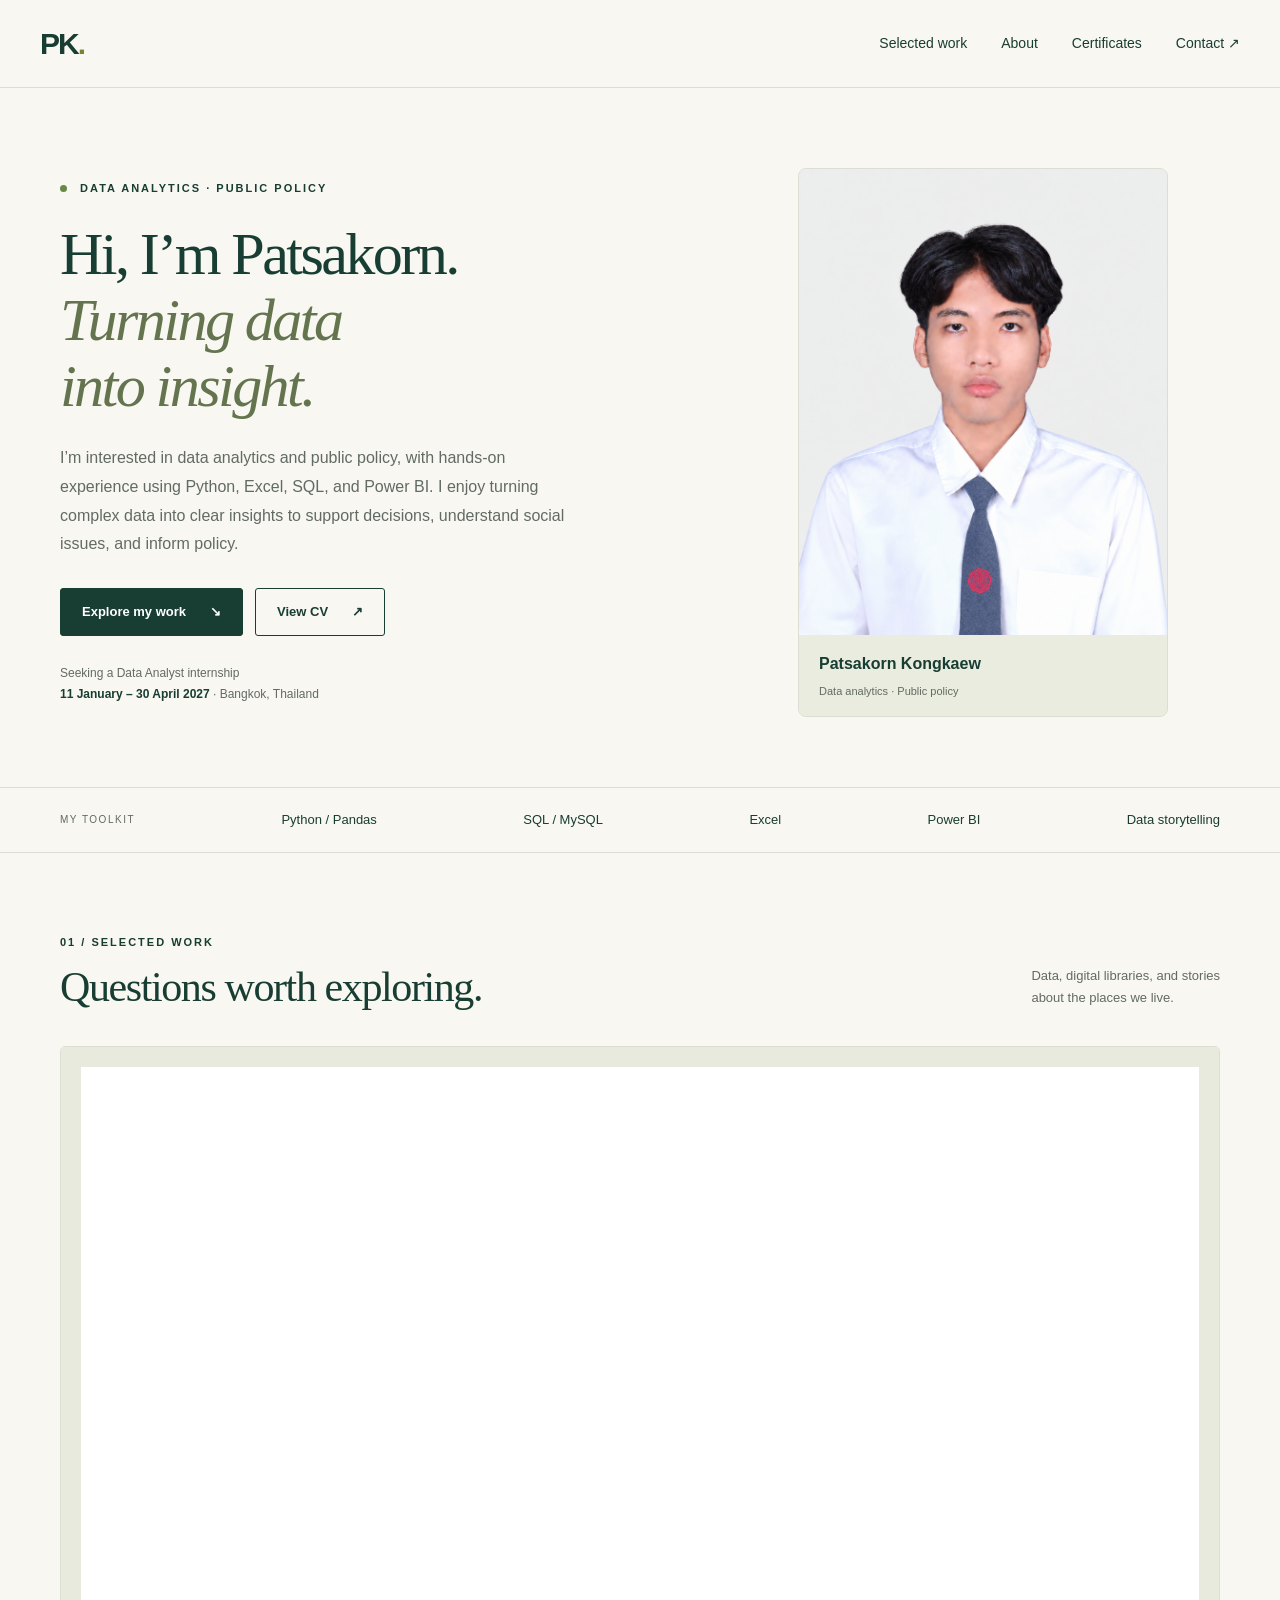
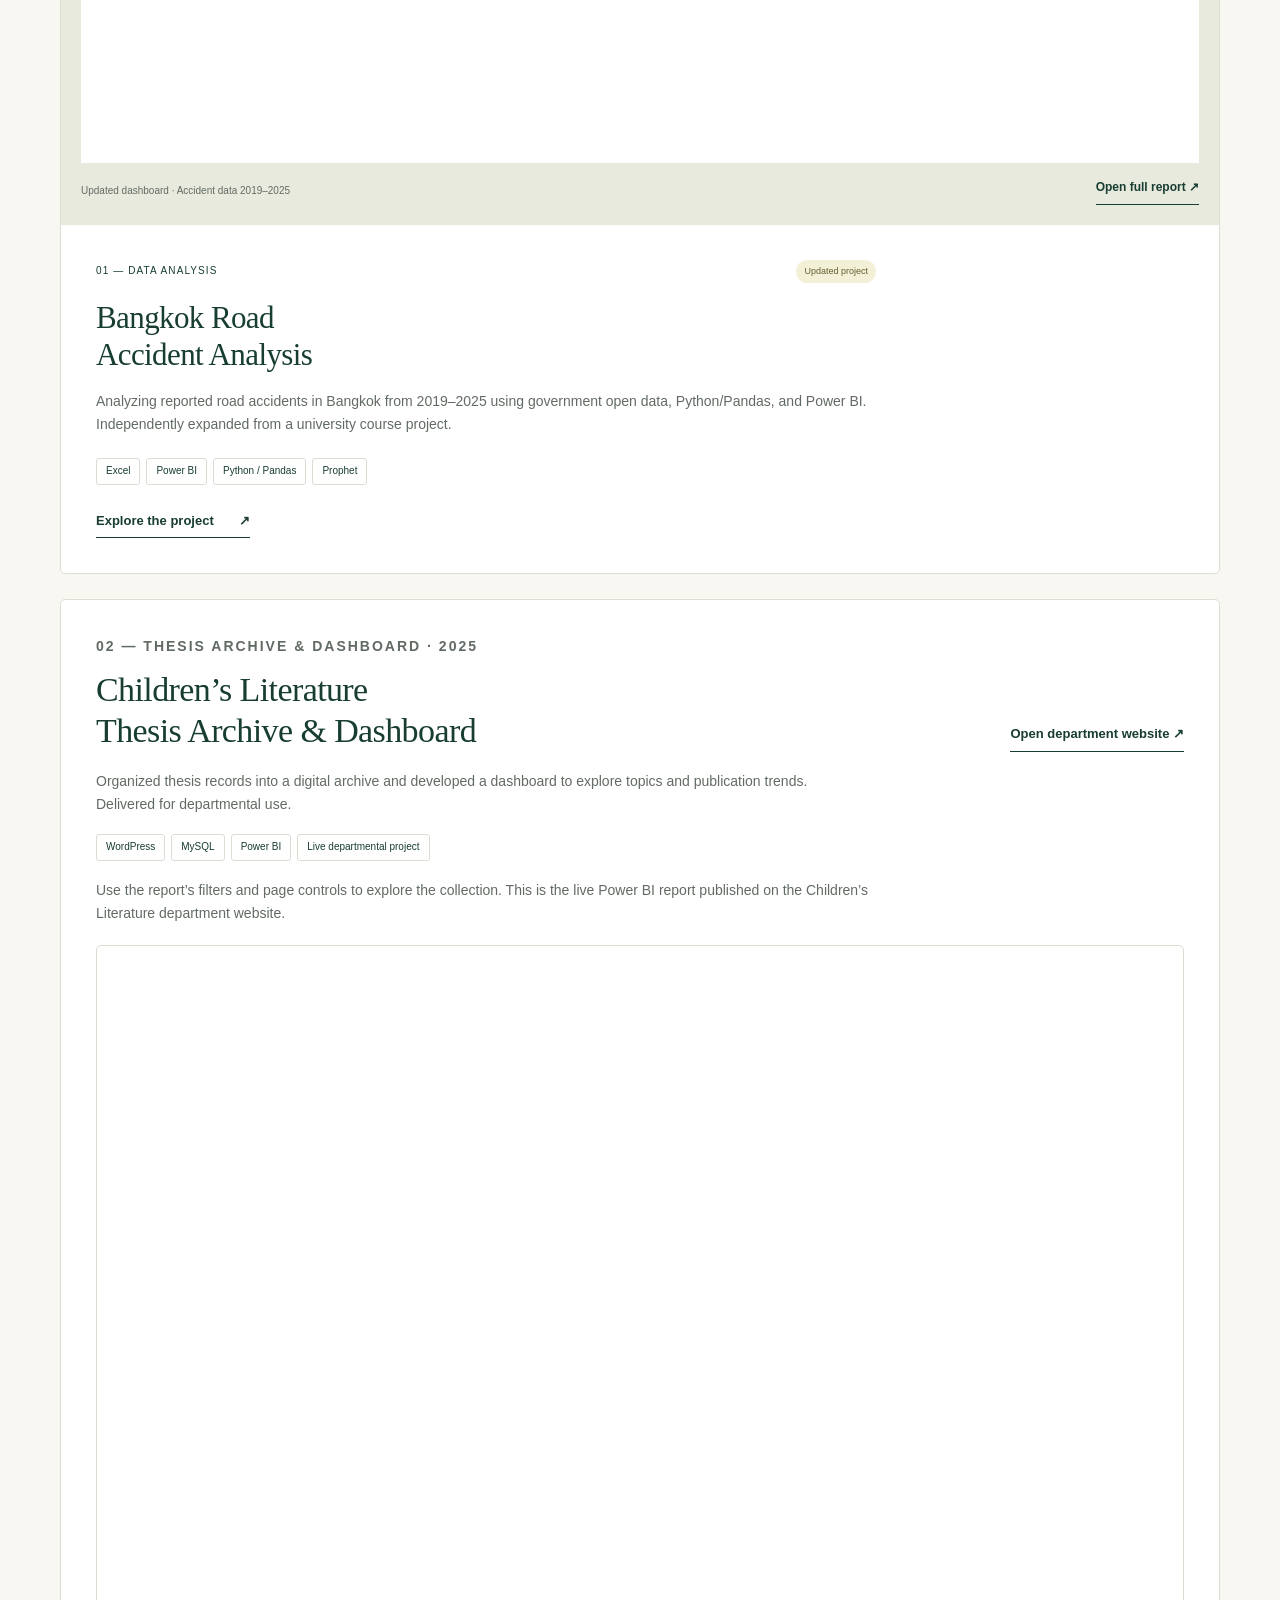
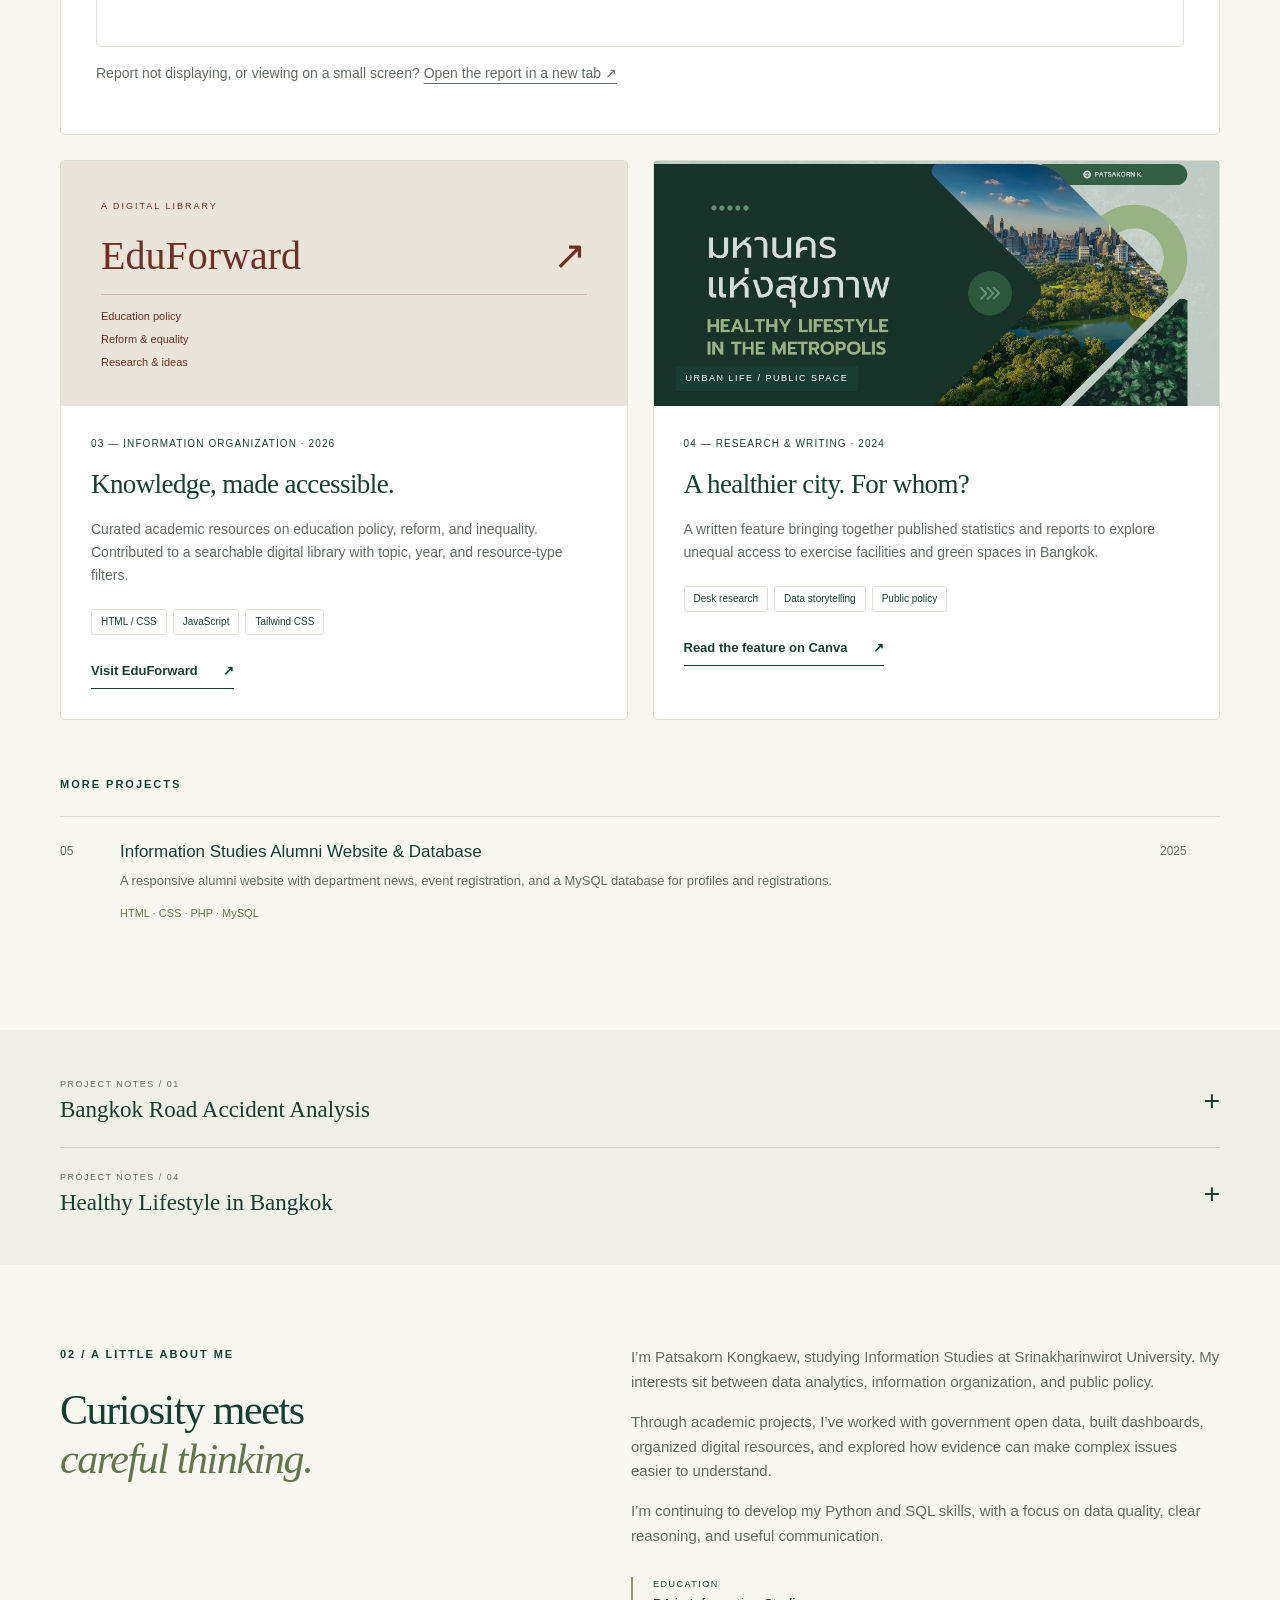
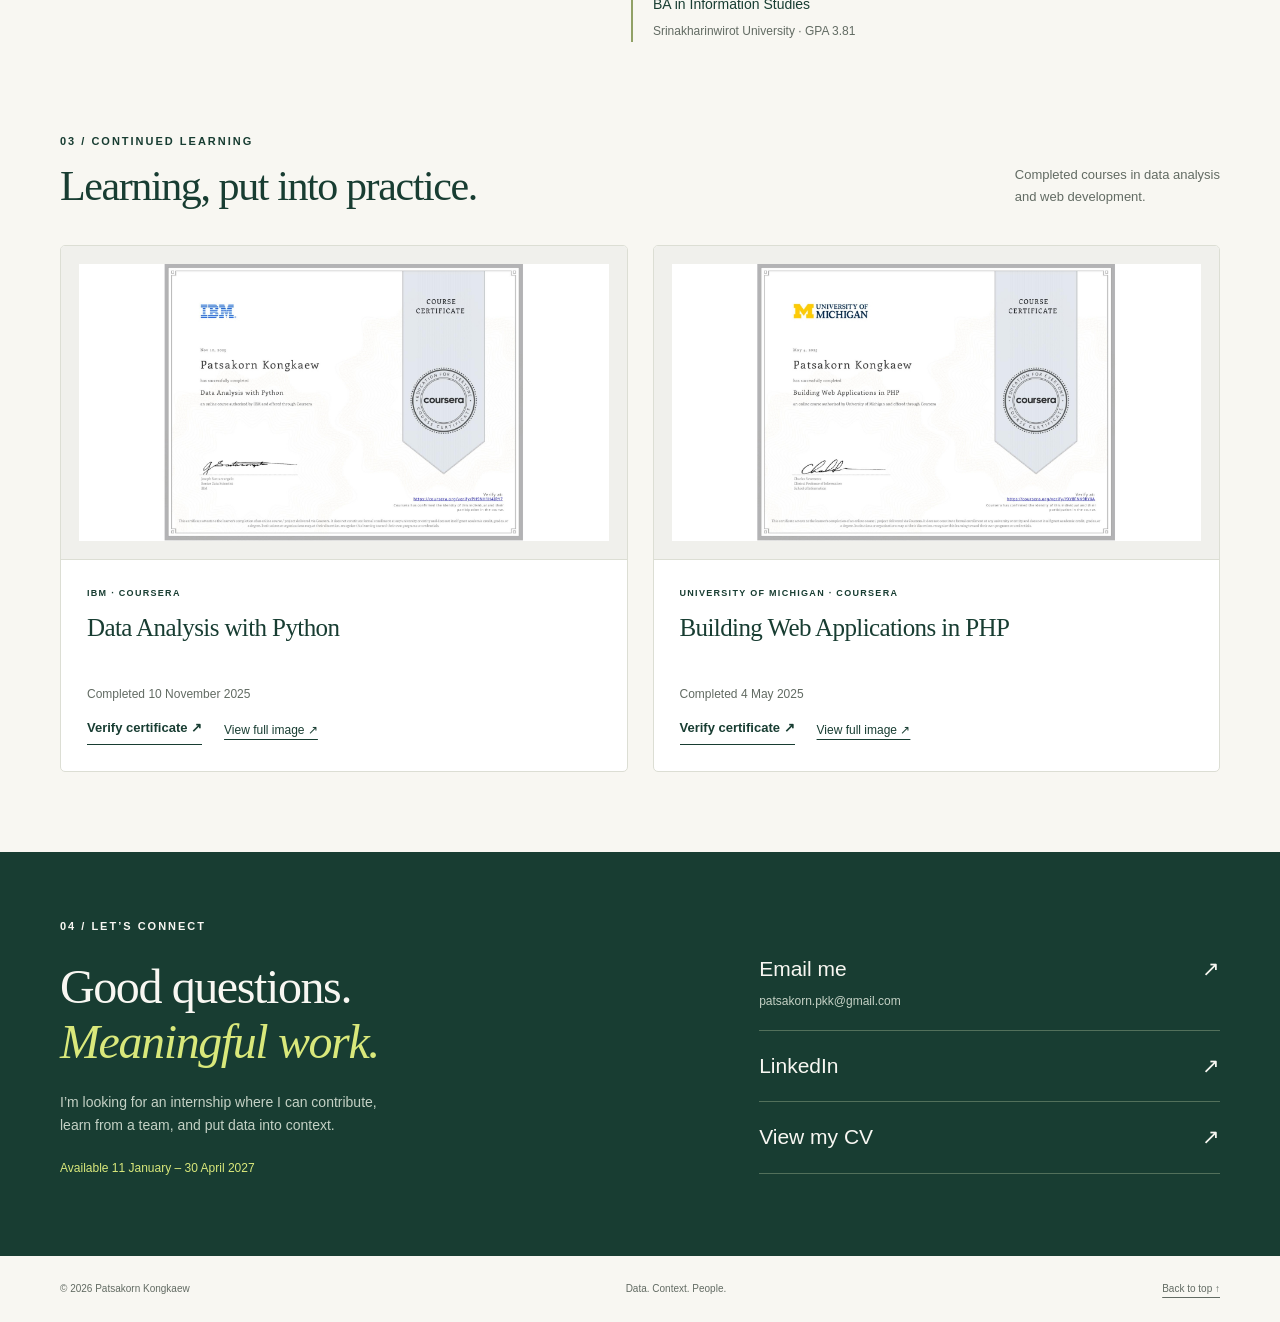
==== index.html @ ab0fe8e2 "Add files via upload" ====
<!doctype html>
<html lang="en">
<head>
  <meta charset="utf-8">
  <meta name="viewport" content="width=device-width, initial-scale=1">
  <meta name="description" content="Patsakorn Kongkaew — data analytics, public policy, and information design. Selected projects and internship portfolio.">
  <meta name="theme-color" content="#163d32">
  <title>Patsakorn Kongkaew | Data & Policy Portfolio</title>
  <link rel="icon" href="assets/favicon.svg" type="image/svg+xml">
  <link rel="stylesheet" href="styles.css">
  <script src="script.js" defer></script>
</head>
<body>
<a class="skip" href="#main">Skip to content</a>
<header class="header"><a class="wordmark" href="#home" aria-label="Patsakorn home">PK<span>.</span></a><nav aria-label="Main navigation"><a href="#work">Selected work</a><a href="#about">About</a><a href="#certificates">Certificates</a><a href="#contact">Contact <span aria-hidden="true">↗</span></a></nav></header>
<main id="main">
  <section id="home" class="hero wrap">
    <div class="hero-copy"><p class="eyebrow"><span class="status-dot"></span> DATA ANALYTICS · PUBLIC POLICY</p>
    <h1>Hi, I’m Patsakorn.<br><em>Turning data<br>into insight.</em></h1>
    <p class="intro">I’m interested in data analytics and public policy, with hands-on experience using Python, Excel, SQL, and Power BI. I enjoy turning complex data into clear insights to support decisions, understand social issues, and inform policy.</p>
    <div class="actions"><a class="button primary" href="#work">Explore my work <span aria-hidden="true">↘</span></a><a class="button secondary" href="assets/patsakorn-cv.pdf" target="_blank" rel="noopener">View CV <span aria-hidden="true">↗</span></a></div>
    <p class="availability">Seeking a Data Analyst internship<br><strong>11 January – 30 April 2027</strong> <span>· Bangkok, Thailand</span></p></div>
<figure class="hero-portrait"><img src="assets/patsakorn-portrait.png?v=2" alt="Portrait of Patsakorn Kongkaew" width="1545" height="1955" fetchpriority="high"><figcaption><strong>Patsakorn Kongkaew</strong><span>Data analytics · Public policy</span></figcaption></figure>
  </section>
  <div class="skills-strip"><div class="wrap"><span>MY TOOLKIT</span><span>Python / Pandas</span><span>SQL / MySQL</span><span>Excel</span><span>Power BI</span><span>Data storytelling</span></div></div>
  <section id="work" class="work wrap section">
    <div class="section-heading"><div><p class="eyebrow">01 / SELECTED WORK</p><h2>Questions worth exploring.</h2></div><p>Data, digital libraries, and stories<br>about the places we live.</p></div>
    <article id="accident-dashboard" class="featured project accident-feature">
      <div class="project-visual accident-live"><iframe title="accident 2019-2025" src="https://app.powerbi.com/view?r=eyJrIjoiYjRhNjEyZDYtMDhlZS00NzNiLWE5MTMtZjIyMmQ3YTM2ZWQxIiwidCI6ImY5MGM0NjQ3LTg4NmYtNGI0Yy1iMmViLTU1NWRmOWVjNGU4MSIsImMiOjEwfQ%3D%3D" loading="eager" allowfullscreen></iframe><div class="accident-report-footer"><span class="image-caption">Updated dashboard · Accident data 2019–2025</span><a class="text-link" href="https://app.powerbi.com/view?r=eyJrIjoiYjRhNjEyZDYtMDhlZS00NzNiLWE5MTMtZjIyMmQ3YTM2ZWQxIiwidCI6ImY5MGM0NjQ3LTg4NmYtNGI0Yy1iMmViLTU1NWRmOWVjNGU4MSIsImMiOjEwfQ%3D%3D" target="_blank" rel="noopener">Open full report ↗</a></div></div>
      <div class="project-copy"><div class="project-meta"><span>01 — DATA ANALYSIS</span><span class="pill">Updated project</span></div><h3>Bangkok Road<br>Accident Analysis</h3><p>Analyzing reported road accidents in Bangkok from 2019–2025 using government open data, Python/Pandas, and Power BI. Independently expanded from a university course project.</p><div class="tags"><span>Excel</span><span>Power BI</span><span>Python / Pandas</span><span>Prophet</span></div><a class="text-link" href="#accident-case">Explore the project <span aria-hidden="true">↗</span></a></div>
    </article>
  <section id="thesis-dashboard" class="project thesis-feature" aria-labelledby="thesis-title">
    <div class="section-heading"><div><p class="eyebrow">02 — THESIS ARCHIVE & DASHBOARD · 2025</p><h3 id="thesis-title">Children’s Literature<br>Thesis Archive & Dashboard</h3></div><a class="text-link" href="https://www.childrenlitswu.com/dashboard/" target="_blank" rel="noopener">Open department website ↗</a></div>
    <p class="thesis-description">Organized thesis records into a digital archive and developed a dashboard to explore topics and publication trends. Delivered for departmental use.</p><div class="tags"><span>WordPress</span><span>MySQL</span><span>Power BI</span><span>Live departmental project</span></div>
    <p class="dashboard-intro">Use the report’s filters and page controls to explore the collection. This is the live Power BI report published on the Children’s Literature department website.</p>
    <div class="dashboard-frame"><iframe title="Children’s Literature thesis collection — interactive Power BI dashboard" src="https://app.powerbi.com/view?r=eyJrIjoiOGU0MTQ4YzYtZWM5Zi00N2QwLWJkZDktYTk1NjA2MTg5Njc1IiwidCI6ImY5MGM0NjQ3LTg4NmYtNGI0Yy1iMmViLTU1NWRmOWVjNGU4MSIsImMiOjEwfQ%3D%3D" loading="eager" allowfullscreen></iframe></div>
    <p class="dashboard-help">Report not displaying, or viewing on a small screen? <a href="https://app.powerbi.com/view?r=eyJrIjoiOGU0MTQ4YzYtZWM5Zi00N2QwLWJkZDktYTk1NjA2MTg5Njc1IiwidCI6ImY5MGM0NjQ3LTg4NmYtNGI0Yy1iMmViLTU1NWRmOWVjNGU4MSIsImMiOjEwfQ%3D%3D" target="_blank" rel="noopener">Open the report in a new tab ↗</a></p>
  </section>
    <div class="project-grid">
      <article class="project small-project"><div class="edu-visual" aria-hidden="true"><span class="mini-label">A DIGITAL LIBRARY</span><strong>EduForward<span>↗</span></strong><div class="book-lines"><span>Education policy</span><span>Reform & equality</span><span>Research & ideas</span></div></div><div class="small-copy"><p class="project-meta">03 — INFORMATION ORGANIZATION · 2026</p><h3>Knowledge, made accessible.</h3><p>Curated academic resources on education policy, reform, and inequality. Contributed to a searchable digital library with topic, year, and resource-type filters.</p><div class="tags"><span>HTML / CSS</span><span>JavaScript</span><span>Tailwind CSS</span></div><a class="text-link" href="https://eduforward.vercel.app/" target="_blank" rel="noopener">Visit EduForward <span aria-hidden="true">↗</span></a></div></article>
      <article class="project small-project"><div class="feature-visual"><img src="assets/urban-feature.jpg" alt="Cover of Healthy Lifestyle in the Metropolis, a Thai feature on urban health and public spaces" loading="lazy"><span>URBAN LIFE / PUBLIC SPACE</span></div><div class="small-copy"><p class="project-meta">04 — RESEARCH & WRITING · 2024</p><h3>A healthier city. For whom?</h3><p>A written feature bringing together published statistics and reports to explore unequal access to exercise facilities and green spaces in Bangkok.</p><div class="tags"><span>Desk research</span><span>Data storytelling</span><span>Public policy</span></div><a class="text-link" href="https://canva.link/8oh652t1zyog7kq" target="_blank" rel="noopener">Read the feature on Canva <span aria-hidden="true">↗</span></a></div></article>
    </div>
    <div class="other-work"><p class="eyebrow">MORE PROJECTS</p><div class="other-row"><span class="row-number">05</span><div><h3>Information Studies Alumni Website & Database</h3><p>A responsive alumni website with department news, event registration, and a MySQL database for profiles and registrations.</p><span class="tools">HTML · CSS · PHP · MySQL</span></div><span class="year">2025</span></div></div>
  </section>


  <section class="case-section" aria-label="Project details"><div class="wrap">
    <details id="accident-case" class="case"><summary><span><small>PROJECT NOTES / 01</small>Bangkok Road Accident Analysis</span><span class="toggle" aria-hidden="true">+</span></summary><div class="case-body"><div><h4>Problem</h4><p>How can reported accident records be organized to explore patterns over time and communicate road safety questions?</p></div><div><h4>Data & scope</h4><p>Open data from Thailand’s Ministry of Transport, focused on Bangkok. Expanded from the original 2022–2025 university course project to cover 2019–2025. This is not a complete census of accidents on every Bangkok road.</p><a href="https://datagov.mot.go.th/dataset/roadaccident" target="_blank" rel="noopener">Visit the data source ↗</a></div><div><h4>Cleaning & analysis</h4><p>The original project used Excel and Power BI. The updated version uses Python/Pandas for data cleaning and standardization across years, alongside an updated Power BI dashboard. The original course project also included exploratory time-series forecasting with Prophet.</p></div><div><h4>Insight & interpretation</h4><p>The project highlights the importance of separating recorded accident counts from risk: counts alone do not account for traffic exposure. Comparisons across years also depend on coverage and completeness.</p></div><div><h4>Interpretation guidelines</h4><p>Compare reporting periods and category definitions before interpreting trends. Use the dashboard to explore recorded patterns; assessing relative road risk requires additional traffic exposure data.</p></div><div><h4>My contribution</h4><p>I carried out the original course project and independently developed this updated version, expanding the time coverage and improving data preparation and visualization.</p></div></div></details>
    <details id="urban-case" class="case"><summary><span><small>PROJECT NOTES / 04</small>Healthy Lifestyle in Bangkok</span><span class="toggle" aria-hidden="true">+</span></summary><div class="case-body"><div><h4>Question</h4><p>What does access to exercise facilities and green spaces mean for everyday life in Bangkok?</p></div><div><h4>Research approach</h4><p>Synthesized published statistics, articles, and reports into an illustrated academic feature. This work uses secondary sources rather than an original field survey.</p></div><div><h4>Story & policy context</h4><p>Connected differences in public-space access with urban wellbeing and discussed initiatives such as the 15-minute park concept and the reuse of vacant land.</p></div><div><h4>What I learned</h4><p>How a place is classified matters: a green area is not necessarily a publicly accessible park. Clear definitions, source attribution, and careful visual communication are essential when telling a story with data.</p></div></div></details>
  </div></section>
  <section id="about" class="about wrap section"><div><p class="eyebrow">02 / A LITTLE ABOUT ME</p><h2>Curiosity meets<br><em>careful thinking.</em></h2></div><div class="about-copy"><p>I’m Patsakorn Kongkaew, studying Information Studies at Srinakharinwirot University. My interests sit between data analytics, information organization, and public policy.</p><p>Through academic projects, I’ve worked with government open data, built dashboards, organized digital resources, and explored how evidence can make complex issues easier to understand.</p><p>I’m continuing to develop my Python and SQL skills, with a focus on data quality, clear reasoning, and useful communication.</p><div class="education"><span>EDUCATION</span><strong>BA in Information Studies</strong><p>Srinakharinwirot University · GPA 3.81</p></div></div></section>
  <section id="certificates" class="wrap section certificates" aria-labelledby="certificates-title">
    <div class="section-heading"><div><p class="eyebrow">03 / CONTINUED LEARNING</p><h2 id="certificates-title">Learning, put into practice.</h2></div><p>Completed courses in data analysis<br>and web development.</p></div>
    <div class="certificate-grid">
      <article class="certificate-card">
        <a class="certificate-image" href="assets/certificate-python.jpeg" target="_blank" rel="noopener" aria-label="View full certificate: Data Analysis with Python"><img src="assets/certificate-python.jpeg" alt="IBM Data Analysis with Python course certificate awarded to Patsakorn Kongkaew on November 10, 2025" loading="lazy" width="1772" height="928"></a>
        <div class="certificate-copy"><p class="eyebrow">IBM · COURSERA</p><h3>Data Analysis with Python</h3><p>Completed <time datetime="2025-11-10">10 November 2025</time></p><div class="certificate-links"><a class="text-link" href="https://www.coursera.org/account/accomplishments/verify/PH9NH1H4IRY7" target="_blank" rel="noopener">Verify certificate ↗</a><a href="assets/certificate-python.jpeg" target="_blank" rel="noopener">View full image ↗</a></div></div>
      </article>
      <article class="certificate-card">
        <a class="certificate-image" href="assets/certificate-php.jpeg" target="_blank" rel="noopener" aria-label="View full certificate: Building Web Applications in PHP"><img src="assets/certificate-php.jpeg" alt="University of Michigan Building Web Applications in PHP course certificate awarded to Patsakorn Kongkaew on May 4, 2025" loading="lazy" width="1772" height="928"></a>
        <div class="certificate-copy"><p class="eyebrow">UNIVERSITY OF MICHIGAN · COURSERA</p><h3>Building Web Applications in PHP</h3><p>Completed <time datetime="2025-05-04">4 May 2025</time></p><div class="certificate-links"><a class="text-link" href="https://www.coursera.org/account/accomplishments/verify/YXY8FNK9RYXA" target="_blank" rel="noopener">Verify certificate ↗</a><a href="assets/certificate-php.jpeg" target="_blank" rel="noopener">View full image ↗</a></div></div>
      </article>
    </div>
  </section>
  <section id="contact" class="contact"><div class="wrap contact-inner"><div><p class="eyebrow">04 / LET’S CONNECT</p><h2>Good questions.<br><em>Meaningful work.</em></h2><p>I’m looking for an internship where I can contribute,<br>learn from a team, and put data into context.</p><p class="contact-date">Available 11 January – 30 April 2027</p></div><div class="contact-links"><a href="mailto:patsakorn.pkk@gmail.com">Email me <span aria-hidden="true">↗</span><small>patsakorn.pkk@gmail.com</small></a><a href="https://www.linkedin.com/in/patsakornpk/" target="_blank" rel="noopener">LinkedIn <span aria-hidden="true">↗</span></a><a href="assets/patsakorn-cv.pdf" target="_blank" rel="noopener">View my CV <span aria-hidden="true">↗</span></a></div></div></section>
</main>
<footer class="wrap footer"><span>© <span id="year">2026</span> Patsakorn Kongkaew</span><span>Data. Context. People.</span><a href="#home">Back to top ↑</a></footer>
</body>
</html>
---- styles.css ----
@charset "UTF-8";
:root{--paper:#f8f7f2;--ink:#183d32;--muted:#626b63;--line:#dcded4;--accent:#d9e87b;--white:#fff;--serif:Georgia,'Times New Roman',serif}
*{box-sizing:border-box}html{scroll-behavior:smooth;scroll-padding-top:90px}body{margin:0;background:var(--paper);color:var(--ink);font-family:Arial,Helvetica,sans-serif;font-size:16px;line-height:1.65}a{color:inherit;text-underline-offset:5px}a:focus-visible,summary:focus-visible{outline:3px solid #987021;outline-offset:5px}img{display:block;max-width:100%}.wrap{width:min(1160px,calc(100% - 80px));margin-inline:auto}.header{height:88px;max-width:1320px;margin:auto;padding:0 40px;display:flex;align-items:center;justify-content:space-between;border-bottom:1px solid var(--line)}.wordmark{font-size:30px;letter-spacing:-2px;font-weight:bold;text-decoration:none}.wordmark span{color:#748533}nav{display:flex;gap:34px}nav a{font-size:14px;text-decoration:none}nav a:hover,.text-link:hover{color:#687b24}.skip{position:fixed;left:15px;top:-80px;z-index:10;background:white;padding:12px}.skip:focus{top:10px}.hero{display:grid;grid-template-columns:1.3fr 1fr;gap:70px;align-items:center;padding-block:80px 70px}.eyebrow{font-size:11px;letter-spacing:2px;font-weight:bold;margin:0 0 23px}.status-dot{display:inline-block;width:7px;height:7px;border-radius:50%;background:#678846;margin-right:8px}h1,h2,h3,h4,p{margin-top:0}h1{font-family:var(--serif);font-size:clamp(44px,4.7vw,65px);line-height:1.1;font-weight:normal;letter-spacing:-2.6px;margin-bottom:25px}h1 em,h2 em{font-weight:normal;color:#63744e}.intro{max-width:520px;color:var(--muted);font-size:16px;line-height:1.8}.actions{display:flex;gap:12px;margin-top:29px}.button{display:inline-flex;gap:24px;align-items:center;padding:12px 21px;border:1px solid var(--ink);text-decoration:none;font-size:13px;font-weight:bold;border-radius:3px}.primary{background:var(--ink);color:white}.button:hover{background:#dce5cd;color:var(--ink)}.availability{font-size:12px;color:var(--muted);margin:27px 0 0;line-height:1.8}.availability strong{color:var(--ink)}.hero-art{background:#e9ecdf;min-height:445px;padding:25px;position:relative;border-radius:3px;overflow:hidden}.art-top{display:flex;justify-content:space-between;font-size:9px;letter-spacing:1.3px}.art-grid{position:relative;height:310px;background-image:linear-gradient(#cbd2bf66 1px,transparent 1px),linear-gradient(90deg,#cbd2bf66 1px,transparent 1px);background-size:31px 31px;margin:15px -25px 0;overflow:hidden}.orbit{border:1px solid #748767;position:absolute;border-radius:50%;width:210px;height:210px;left:50%;top:50%;transform:translate(-50%,-50%)}.orbit.one{margin-left:-48px}.orbit.two{margin-left:48px}.orbit.three{width:160px;height:160px;background:#c5d49880}.art-center{position:absolute;inset:0;display:flex;align-items:center;justify-content:center;flex-direction:column;font:38px/1.1 var(--serif);letter-spacing:-1px}.art-point{position:absolute;width:12px;height:12px;border-radius:50%;background:var(--ink)}.p1{left:25%;top:30%}.p2{right:24%;bottom:28%}.p3{right:20%;top:23%;background:#a2b347}.art-bottom{display:flex;justify-content:space-between;align-items:end;font-size:10px;line-height:1.8;letter-spacing:1px}.art-spark{font-size:42px;line-height:1}.skills-strip{border-block:1px solid var(--line)}.skills-strip .wrap{display:flex;justify-content:space-between;gap:20px;flex-wrap:wrap;padding-block:21px;font-size:13px}.skills-strip span:first-child{font-size:10px;letter-spacing:1.5px;color:var(--muted);align-self:center}.section{padding-block:80px}.section-heading{display:flex;justify-content:space-between;align-items:end;margin-bottom:35px}.section-heading .eyebrow{margin-bottom:12px}h2{font:normal 42px/1.15 var(--serif);letter-spacing:-1.4px;margin-bottom:0}.section-heading>p{font-size:13px;color:var(--muted);margin-bottom:3px}.project{border:1px solid var(--line);background:#fff;border-radius:5px;overflow:hidden}.featured{display:grid;grid-template-columns:1.2fr 1fr}.project-visual{display:flex;flex-direction:column;justify-content:center;background:#e9eade;padding:25px;gap:15px}.project-visual img{width:100%;height:auto;box-shadow:0 8px 30px #183d3210}.image-caption{font-size:10px;color:var(--muted)}.project-copy{padding:35px}.project-meta{font-size:10px;letter-spacing:1.1px;display:flex;justify-content:space-between;gap:10px;align-items:center;margin-bottom:16px}.pill{background:#f2f0d7;color:#655f30;padding:4px 8px;border-radius:20px;font-size:9px;letter-spacing:0;white-space:nowrap}h3{font:normal 31px/1.2 var(--serif);letter-spacing:-.6px;margin-bottom:17px}.project p:not(.project-meta){color:var(--muted);font-size:14px}.tags{display:flex;flex-wrap:wrap;gap:6px;margin:22px 0}.tags span{font-size:10px;border:1px solid var(--line);padding:4px 9px;border-radius:3px}.text-link{font-size:13px;font-weight:bold;text-decoration:none;display:inline-flex;gap:25px;border-bottom:1px solid var(--ink);padding-bottom:6px}.project-grid{display:grid;grid-template-columns:1fr 1fr;gap:25px;margin-top:25px}.small-copy{padding:30px}.small-copy h3{font-size:27px}.edu-visual,.feature-visual{height:245px;overflow:hidden}.edu-visual{background:#e9e5da;padding:30px 40px;color:#712f29}.mini-label{font-size:9px;letter-spacing:2px}.edu-visual strong{font:40px var(--serif);display:flex;justify-content:space-between;border-bottom:1px solid #712f2940;padding:15px 0}.book-lines{display:flex;flex-direction:column;font-size:11px;padding-top:12px;gap:5px}.feature-visual{background:#183d32;position:relative;display:flex;justify-content:center}.feature-visual img{width:100%;height:100%;object-fit:cover;object-position:center 40%;opacity:.83}.feature-visual>span{position:absolute;bottom:15px;left:22px;background:#183d32;color:white;padding:5px 10px;font-size:9px;letter-spacing:1.5px}.other-work{margin-top:55px}.other-row{display:grid;grid-template-columns:45px 1fr 60px;gap:15px;border-top:1px solid var(--line);padding:25px 0}.row-number,.year{font-size:12px;color:var(--muted)}.other-row h3{font-family:Arial,sans-serif;font-size:17px;font-weight:normal;letter-spacing:0;margin-bottom:8px}.other-row p{font-size:13px;color:var(--muted);max-width:760px;margin-bottom:7px}.tools{font-size:11px;color:#697947}.case-section{background:#efefe7;padding-block:25px}.case{border-bottom:1px solid #cdd2c4;scroll-margin-top:25px}.case:last-child{border:0}summary{cursor:pointer;list-style:none;display:flex;justify-content:space-between;align-items:center;padding:24px 0;font:23px var(--serif);gap:20px}summary::-webkit-details-marker{display:none}summary small{display:block;font:9px Arial,sans-serif;letter-spacing:1.5px;color:var(--muted);margin-bottom:8px}.toggle{font:28px Arial,sans-serif;transition:transform .2s}.case[open] .toggle{transform:rotate(45deg)}.case-body{display:grid;grid-template-columns:1fr 1fr;gap:25px 50px;padding:15px 0 30px}.case-body h4{font-size:13px;margin-bottom:6px}.case-body p,.case-body a{font-size:13px;color:var(--muted);margin-bottom:0}.about{display:grid;grid-template-columns:1fr 1.2fr;gap:80px}.about-copy>p{font-size:15px;color:var(--muted)}.education{border-left:2px solid #91a166;padding-left:20px;margin-top:28px}.education span{display:block;font-size:9px;letter-spacing:1.5px}.education strong{font-size:14px;font-weight:normal}.education p{font-size:12px;color:var(--muted);margin:4px 0 0}.contact{background:var(--ink);color:var(--paper);padding-block:65px}.contact-inner{display:grid;grid-template-columns:1.3fr 1fr;gap:100px;align-items:center}.contact h2{font-size:48px}.contact h2 em{color:var(--accent)}.contact p:not(.eyebrow){font-size:14px;color:#c4d1c5;margin-top:22px}.contact .contact-date{font-size:12px!important;color:var(--accent)!important}.contact-links a{display:block;text-decoration:none;border-bottom:1px solid #52705b;padding:18px 0;font-size:21px}.contact-links span{float:right}.contact-links small{display:block;font-size:12px;color:#c4d1c5;margin-top:5px}.contact-links a:hover{color:var(--accent)}.footer{display:flex;justify-content:space-between;gap:15px;flex-wrap:wrap;padding-block:25px;font-size:10px;color:var(--muted)}
@media(min-width:1500px){.hero{padding-block:95px}}@media(max-width:950px){.hero{gap:30px;grid-template-columns:1.25fr 1fr}.hero-art{padding:18px;min-height:400px}.art-grid{height:285px}.art-top{font-size:7px}.orbit{width:165px;height:165px}.orbit.one{margin-left:-30px}.orbit.two{margin-left:30px}.orbit.three{width:130px;height:130px}.art-center{font-size:32px}.featured{grid-template-columns:1fr}.project-visual{padding:30px}.about,.contact-inner{gap:40px}h1{font-size:47px}.project-meta{flex-wrap:wrap}}
@media(max-width:650px){.wrap{width:calc(100% - 36px)}.header{height:72px;padding:0 18px}nav{gap:18px}nav a{font-size:11px}.wordmark{font-size:27px}.hero{display:block;padding-block:45px}.hero h1{font-size:45px;letter-spacing:-1.8px}.intro{font-size:15px}.hero-art{margin-top:38px;min-height:370px}.art-grid{height:250px}.art-top{font-size:9px}.orbit{width:180px;height:180px}.skills-strip .wrap{justify-content:flex-start;gap:12px 22px;font-size:11px}.skills-strip span:first-child{width:100%}.section{padding-block:50px}.section-heading{display:block}.section-heading>p{margin-top:18px}h2{font-size:34px}.project-copy,.small-copy{padding:24px}.project-visual{padding:15px}.project-grid{grid-template-columns:1fr}.project-meta{font-size:9px}.other-row{grid-template-columns:24px 1fr;gap:10px}.other-row .year{grid-column:2}.other-row h3{font-size:16px}.case-body{grid-template-columns:1fr;gap:22px}summary{font-size:20px}.about,.contact-inner{grid-template-columns:1fr;gap:30px}.contact{padding-block:45px}.contact h2{font-size:40px}.contact p br{display:none}.footer{font-size:10px}.footer>span:nth-child(2){display:none}}
@media(prefers-reduced-motion:reduce){html{scroll-behavior:auto}*{transition:none!important}}

.dashboard-intro,.dashboard-help{color:var(--muted);font-size:14px;max-width:820px}.dashboard-frame{border:1px solid var(--line);background:white;border-radius:5px;overflow:hidden;margin-top:25px}.dashboard-frame iframe{display:block;width:100%;height:700px;border:0}.dashboard-help{font-size:12px;margin-top:15px}.thesis-section{padding-top:15px}.thesis-section .section-heading{gap:25px;flex-wrap:wrap}@media(max-width:650px){.dashboard-frame iframe{height:540px}.thesis-section .section-heading>a{margin-top:20px}}

.certificates{padding-top:10px}.certificate-grid{display:grid;grid-template-columns:1fr 1fr;gap:25px}.certificate-card{border:1px solid var(--line);border-radius:5px;background:white;overflow:hidden}.certificate-image{display:block;background:#f0f0ec;padding:18px;border-bottom:1px solid var(--line)}.certificate-image img{width:100%;height:auto;object-fit:contain}.certificate-copy{padding:26px}.certificate-copy .eyebrow{font-size:9px;letter-spacing:1.3px;margin-bottom:12px}.certificate-copy h3{font-size:25px;min-height:60px;margin-bottom:12px}.certificate-copy>p:not(.eyebrow){font-size:12px;color:var(--muted)}.certificate-links{display:flex;align-items:center;flex-wrap:wrap;gap:15px 22px}.certificate-links>a:not(.text-link){font-size:12px}@media(max-width:650px){.certificate-grid{grid-template-columns:1fr}.certificate-copy h3{min-height:0}.header nav{gap:12px}.header nav a{font-size:10px}.certificate-copy{padding:22px}}

.thesis-feature{margin-top:25px;padding:35px}.thesis-feature .section-heading{margin-bottom:18px;gap:25px;flex-wrap:wrap}.thesis-feature h3{font-size:34px;margin-bottom:0}.thesis-description{max-width:770px;color:var(--muted);font-size:14px}.thesis-feature .tags{margin:18px 0}.thesis-feature .dashboard-frame{margin-top:20px}@media(max-width:650px){.thesis-feature{padding:22px}.thesis-feature h3{font-size:28px}.thesis-feature .section-heading>a{margin-top:20px}}

.accident-feature{grid-template-columns:1fr}.accident-live{padding:20px;min-width:0}.accident-live iframe{display:block;width:100%;height:auto;aspect-ratio:600/373.5;border:0;background:white}.accident-report-footer{display:flex;justify-content:space-between;align-items:center;gap:12px;flex-wrap:wrap}.accident-report-footer .text-link{font-size:12px}.accident-feature .project-copy{max-width:850px}@media(max-width:650px){.accident-live{padding:10px}.accident-live iframe{min-height:280px}}

.hero-portrait{margin:0;max-width:370px;width:100%;justify-self:center;align-self:center;border:1px solid var(--line);border-radius:8px;overflow:hidden;background:#eeefec}.hero-portrait img{display:block;width:100%;height:auto}.hero-portrait figcaption{padding:16px 20px;background:#e9ecdf}.hero-portrait strong{display:block;font-size:16px}.hero-portrait figcaption span{display:block;margin-top:5px;font-size:11px;color:var(--muted)}@media(max-width:650px){.hero-portrait{max-width:290px;margin:30px auto 0}}
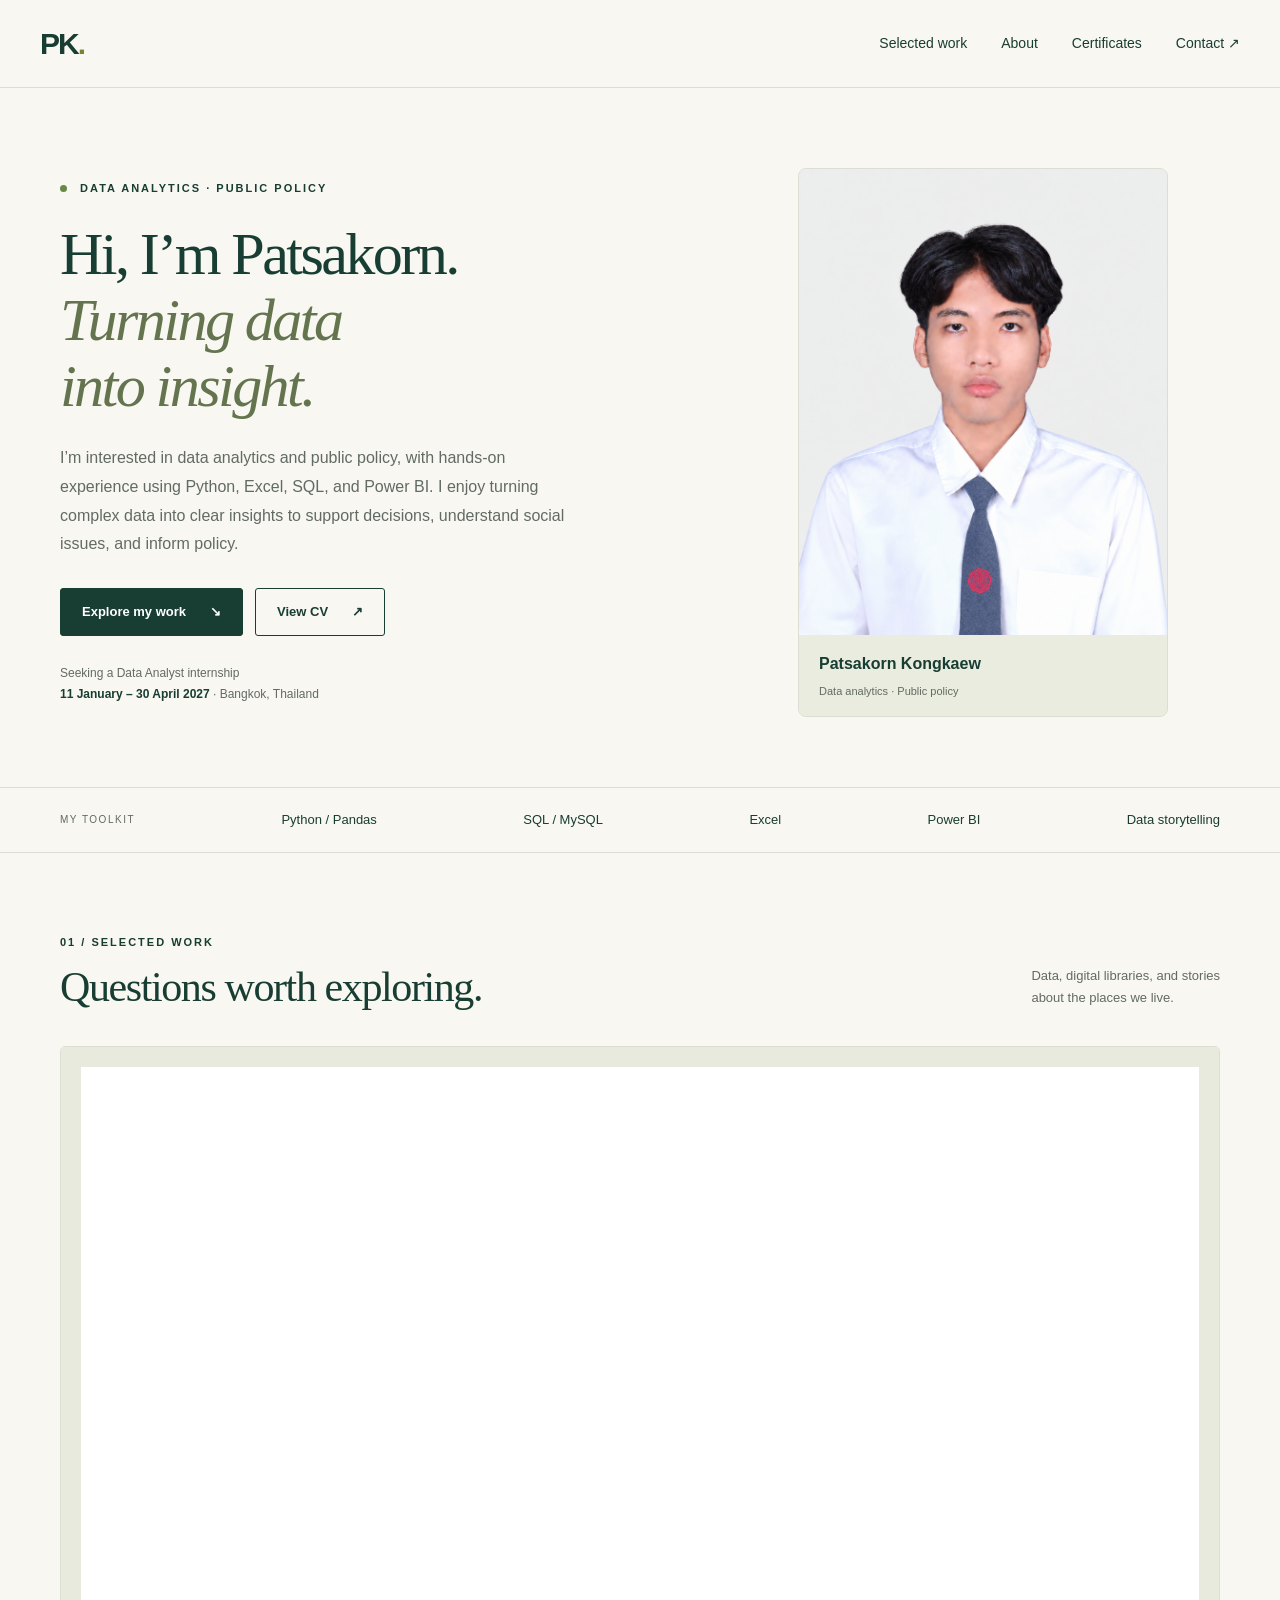
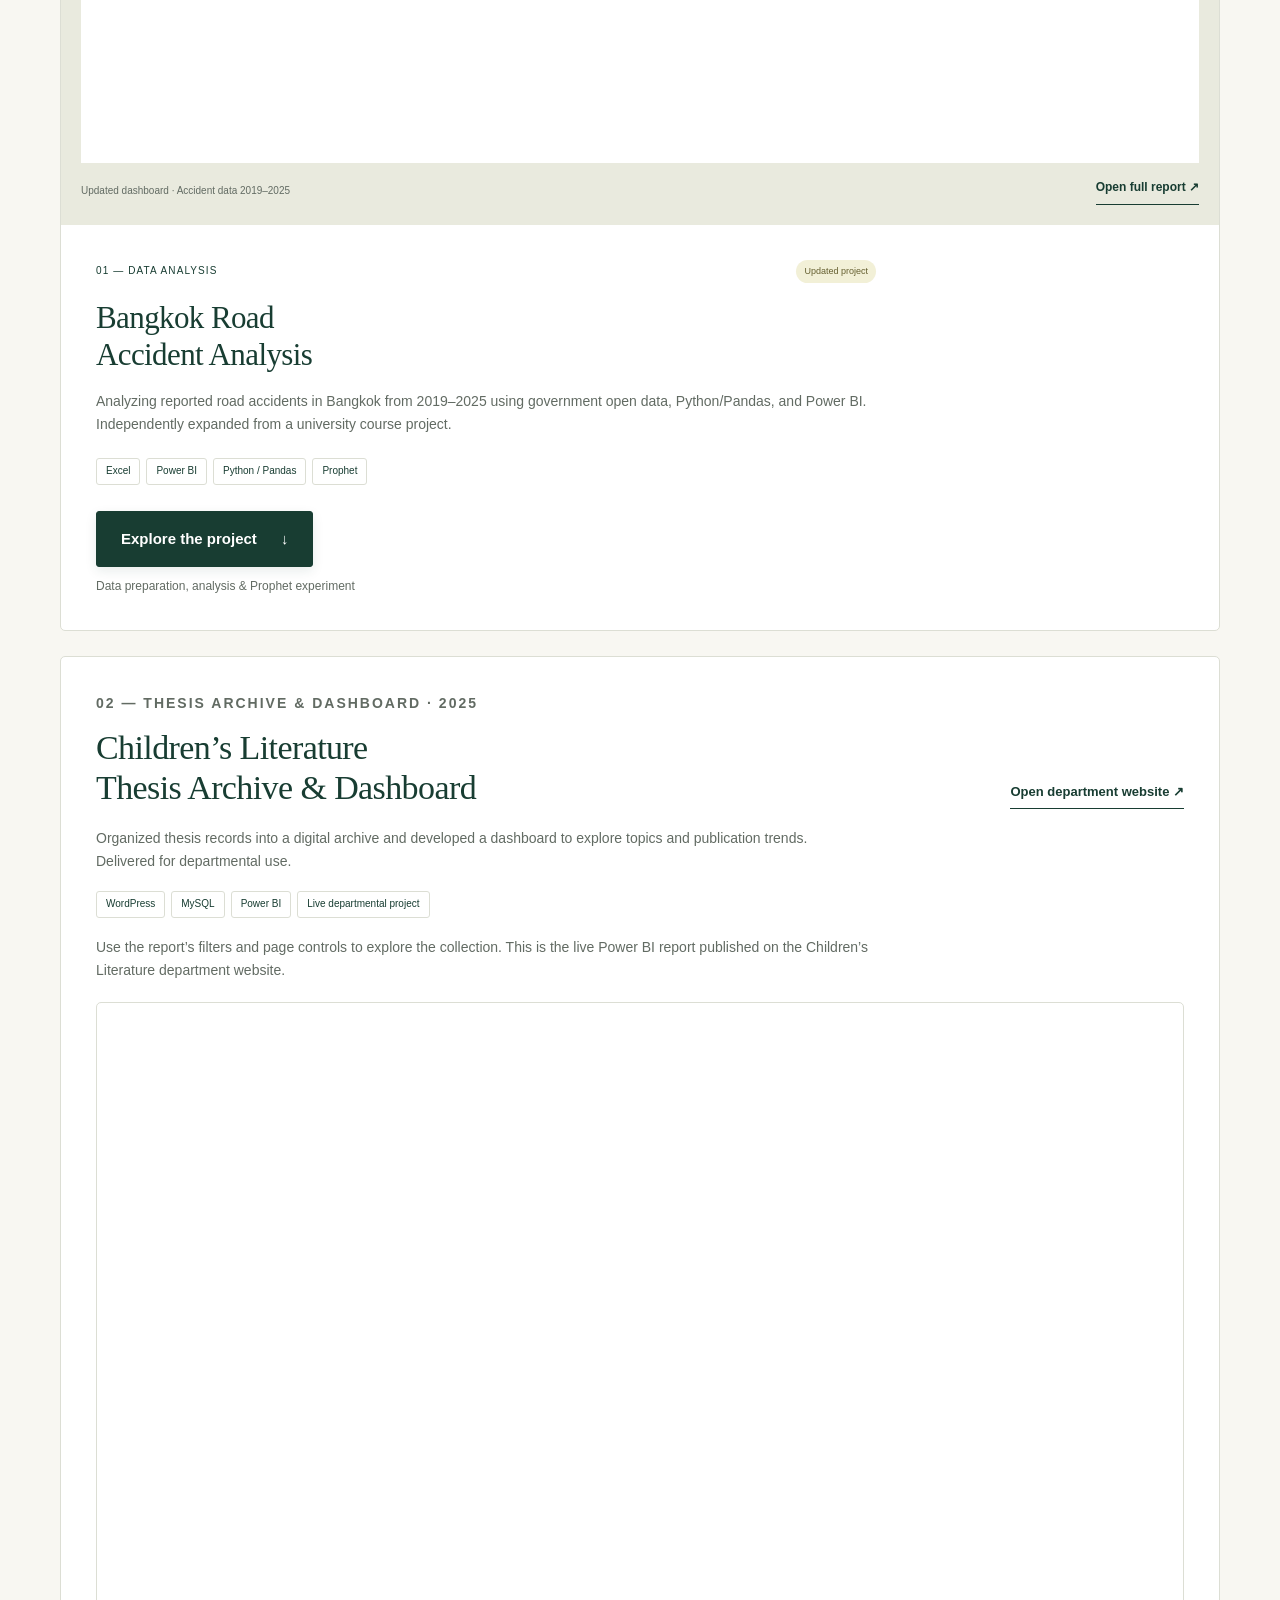
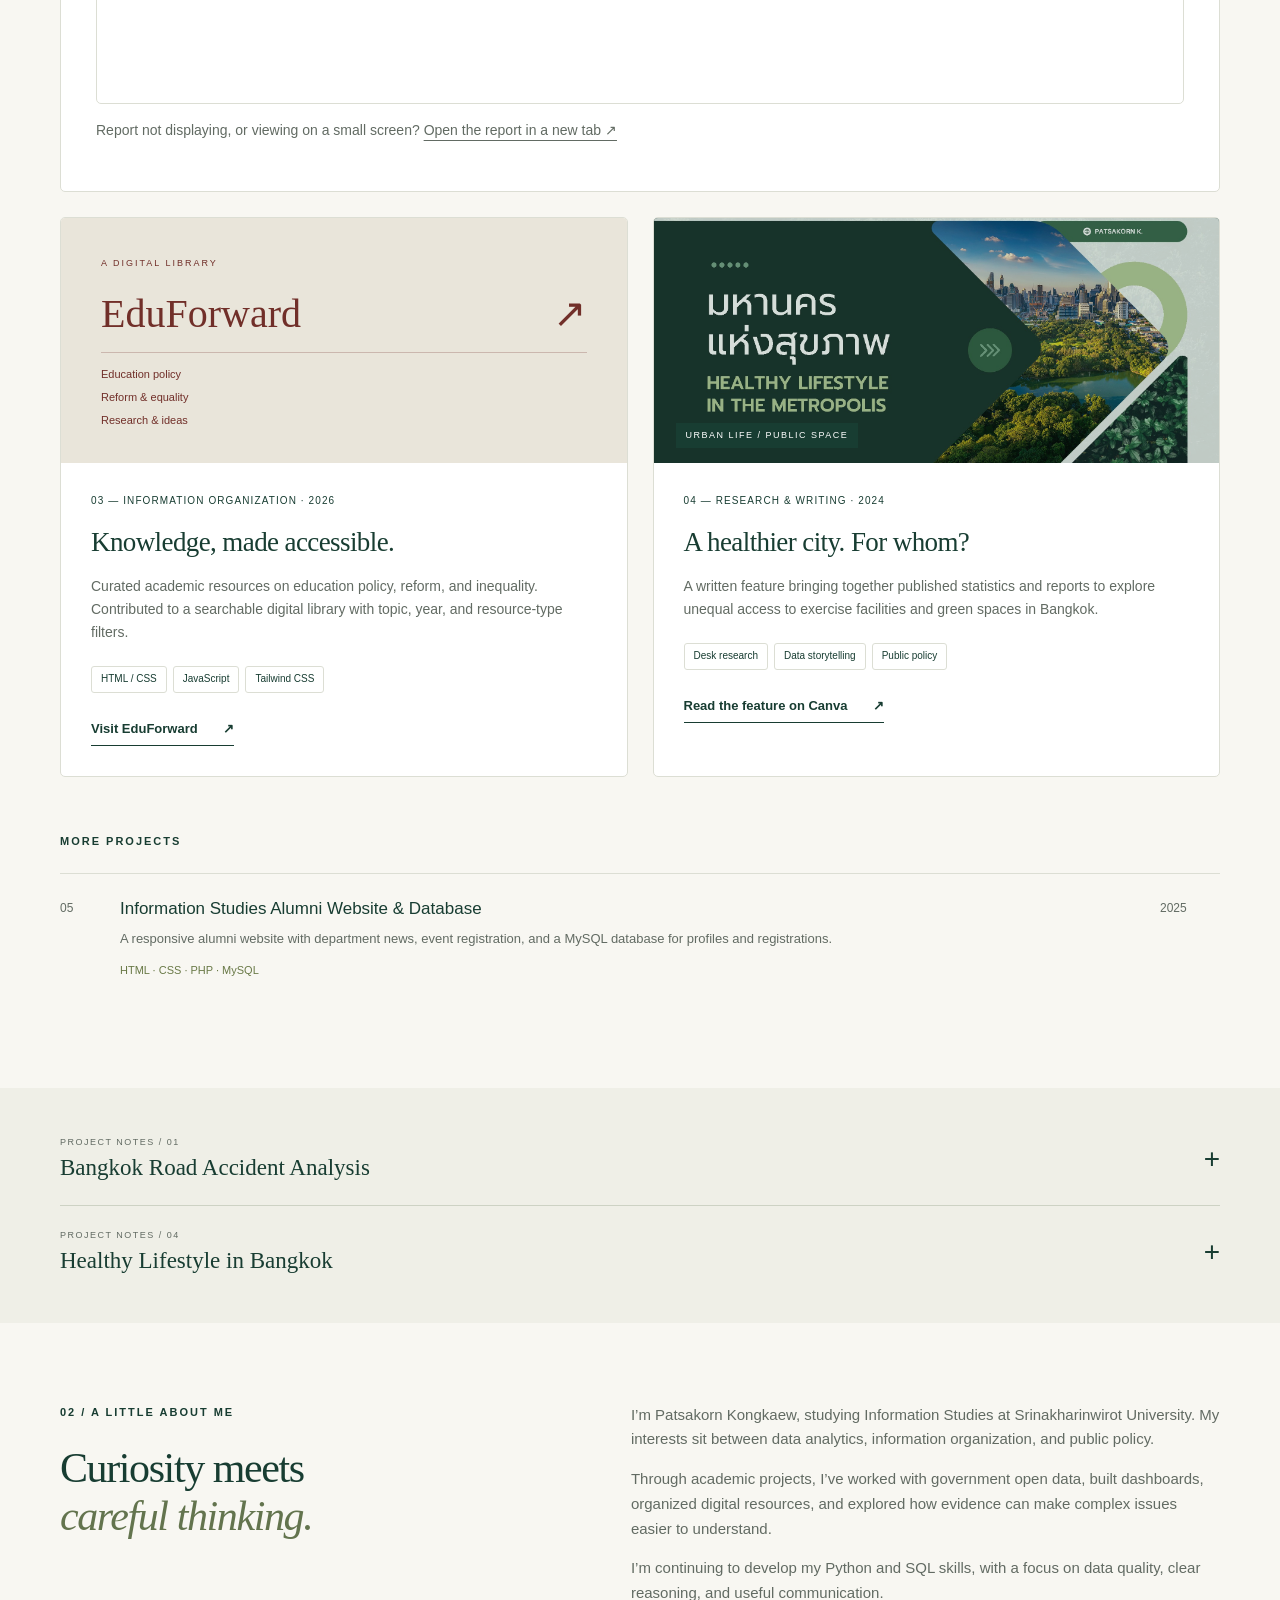
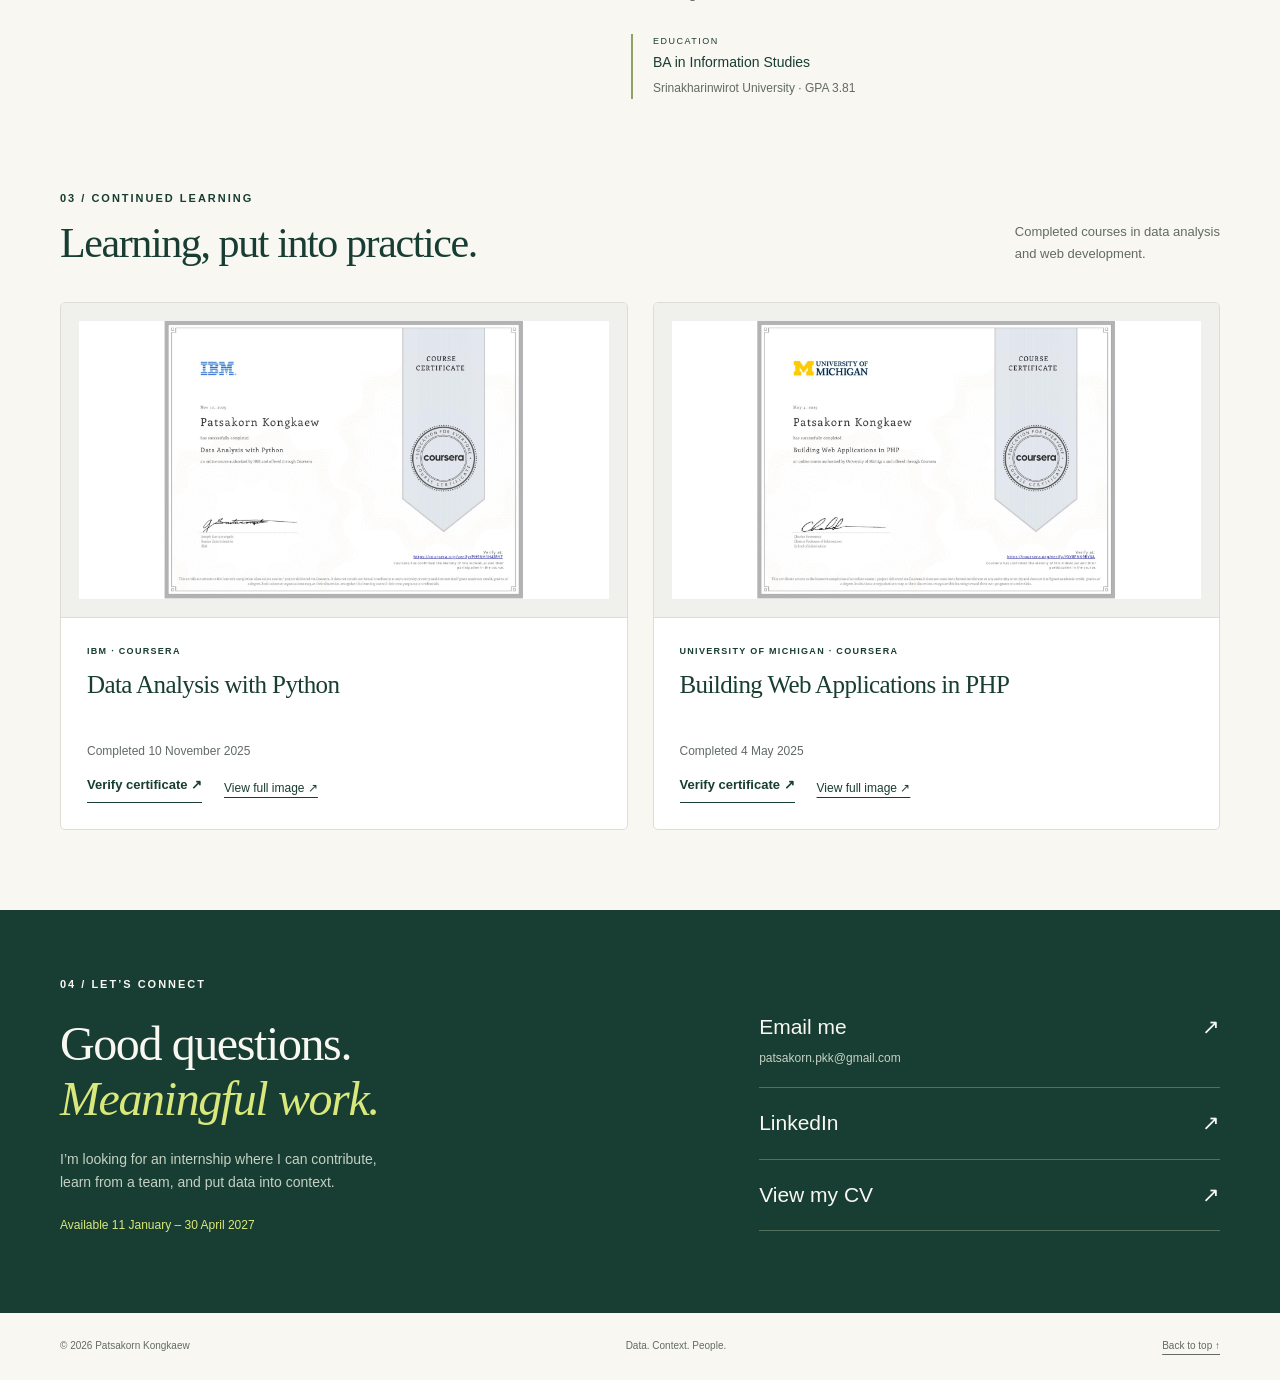
==== commit 6d036174: "Add files via upload" ====
--- a/index.html
+++ b/index.html
@@ -27,7 +27,7 @@
     <div class="section-heading"><div><p class="eyebrow">01 / SELECTED WORK</p><h2>Questions worth exploring.</h2></div><p>Data, digital libraries, and stories<br>about the places we live.</p></div>
     <article id="accident-dashboard" class="featured project accident-feature">
       <div class="project-visual accident-live"><iframe title="accident 2019-2025" src="https://app.powerbi.com/view?r=eyJrIjoiYjRhNjEyZDYtMDhlZS00NzNiLWE5MTMtZjIyMmQ3YTM2ZWQxIiwidCI6ImY5MGM0NjQ3LTg4NmYtNGI0Yy1iMmViLTU1NWRmOWVjNGU4MSIsImMiOjEwfQ%3D%3D" loading="eager" allowfullscreen></iframe><div class="accident-report-footer"><span class="image-caption">Updated dashboard · Accident data 2019–2025</span><a class="text-link" href="https://app.powerbi.com/view?r=eyJrIjoiYjRhNjEyZDYtMDhlZS00NzNiLWE5MTMtZjIyMmQ3YTM2ZWQxIiwidCI6ImY5MGM0NjQ3LTg4NmYtNGI0Yy1iMmViLTU1NWRmOWVjNGU4MSIsImMiOjEwfQ%3D%3D" target="_blank" rel="noopener">Open full report ↗</a></div></div>
-      <div class="project-copy"><div class="project-meta"><span>01 — DATA ANALYSIS</span><span class="pill">Updated project</span></div><h3>Bangkok Road<br>Accident Analysis</h3><p>Analyzing reported road accidents in Bangkok from 2019–2025 using government open data, Python/Pandas, and Power BI. Independently expanded from a university course project.</p><div class="tags"><span>Excel</span><span>Power BI</span><span>Python / Pandas</span><span>Prophet</span></div><a class="text-link" href="#accident-case">Explore the project <span aria-hidden="true">↗</span></a></div>
+      <div class="project-copy"><div class="project-meta"><span>01 — DATA ANALYSIS</span><span class="pill">Updated project</span></div><h3>Bangkok Road<br>Accident Analysis</h3><p>Analyzing reported road accidents in Bangkok from 2019–2025 using government open data, Python/Pandas, and Power BI. Independently expanded from a university course project.</p><div class="tags"><span>Excel</span><span>Power BI</span><span>Python / Pandas</span><span>Prophet</span></div><div class="project-details-cta"><a class="button primary project-details-button" href="#accident-case">Explore the project <span aria-hidden="true">↓</span></a><span class="project-details-hint">Data preparation, analysis &amp; Prophet experiment</span></div></div>
     </article>
   <section id="thesis-dashboard" class="project thesis-feature" aria-labelledby="thesis-title">
     <div class="section-heading"><div><p class="eyebrow">02 — THESIS ARCHIVE & DASHBOARD · 2025</p><h3 id="thesis-title">Children’s Literature<br>Thesis Archive & Dashboard</h3></div><a class="text-link" href="https://www.childrenlitswu.com/dashboard/" target="_blank" rel="noopener">Open department website ↗</a></div>
@@ -45,7 +45,19 @@
 
 
   <section class="case-section" aria-label="Project details"><div class="wrap">
-    <details id="accident-case" class="case"><summary><span><small>PROJECT NOTES / 01</small>Bangkok Road Accident Analysis</span><span class="toggle" aria-hidden="true">+</span></summary><div class="case-body"><div><h4>Problem</h4><p>How can reported accident records be organized to explore patterns over time and communicate road safety questions?</p></div><div><h4>Data & scope</h4><p>Open data from Thailand’s Ministry of Transport, focused on Bangkok. Expanded from the original 2022–2025 university course project to cover 2019–2025. This is not a complete census of accidents on every Bangkok road.</p><a href="https://datagov.mot.go.th/dataset/roadaccident" target="_blank" rel="noopener">Visit the data source ↗</a></div><div><h4>Cleaning & analysis</h4><p>The original project used Excel and Power BI. The updated version uses Python/Pandas for data cleaning and standardization across years, alongside an updated Power BI dashboard. The original course project also included exploratory time-series forecasting with Prophet.</p></div><div><h4>Insight & interpretation</h4><p>The project highlights the importance of separating recorded accident counts from risk: counts alone do not account for traffic exposure. Comparisons across years also depend on coverage and completeness.</p></div><div><h4>Interpretation guidelines</h4><p>Compare reporting periods and category definitions before interpreting trends. Use the dashboard to explore recorded patterns; assessing relative road risk requires additional traffic exposure data.</p></div><div><h4>My contribution</h4><p>I carried out the original course project and independently developed this updated version, expanding the time coverage and improving data preparation and visualization.</p></div></div></details>
+    <details id="accident-case" class="case"><summary><span><small>PROJECT NOTES / 01</small>Bangkok Road Accident Analysis</span><span class="toggle" aria-hidden="true">+</span></summary><div class="case-body"><div><h4>Problem</h4><p>How can reported accident records be organized to explore patterns over time and communicate road safety questions?</p></div><div><h4>Data & scope</h4><p>Open data from Thailand’s Ministry of Transport, focused on Bangkok. Expanded from the original 2022–2025 university course project to cover 2019–2025. This is not a complete census of accidents on every Bangkok road.</p><a href="https://datagov.mot.go.th/dataset/roadaccident" target="_blank" rel="noopener">Visit the data source ↗</a></div><div><h4>Cleaning & analysis</h4><p>The original project used Excel and Power BI. The updated version uses Python/Pandas for data cleaning and standardization across years, alongside an updated Power BI dashboard. The original course project also included exploratory time-series forecasting with Prophet.</p></div><div><h4>Insight & interpretation</h4><p>The project highlights the importance of separating recorded accident counts from risk: counts alone do not account for traffic exposure. Comparisons across years also depend on coverage and completeness.</p></div><div><h4>Interpretation guidelines</h4><p>Compare reporting periods and category definitions before interpreting trends. Use the dashboard to explore recorded patterns; assessing relative road risk requires additional traffic exposure data.</p></div><div><h4>My contribution</h4><p>I carried out the original course project and independently developed this updated version, expanding the time coverage and improving data preparation and visualization.</p></div></div><section class="forecast-experiment" aria-labelledby="forecast-title">
+<p class="eyebrow">EARLIER COURSE PROJECT · 2022–2025 DATA</p>
+<h3 id="forecast-title">Exploring time-series forecasting with Prophet</h3>
+<p>I experimented with Prophet in Python to produce a 365-day forecast and explore trend, weekly, and yearly components. These figures come from the earlier university project, rather than a new model trained on the expanded 2019–2025 dataset.</p>
+<p class="forecast-note"><strong>Experimental work:</strong> These plots illustrate model outputs, not demonstrated forecasting accuracy. No holdout evaluation or baseline comparison is presented here. Seasonal components describe estimated contributions to the forecast, not observed accident counts or evidence that holidays cause accidents.</p>
+<div class="forecast-gallery">
+<figure><a href="assets/prophet-forecast.png" target="_blank" rel="noopener"><img src="assets/prophet-forecast.png" alt="Earlier Prophet experiment showing historical observations, a 365-day forecast and a shaded uncertainty interval" loading="lazy"></a><figcaption><strong>365-day forecast.</strong> An exploratory projection with uncertainty; the highlighted periods are annotations from the original presentation.</figcaption></figure>
+<figure><a href="assets/prophet-trend.png" target="_blank" rel="noopener"><img src="assets/prophet-trend.png" alt="Estimated long-term trend component from the earlier Prophet model" loading="lazy"></a><figcaption><strong>Trend component.</strong> The fitted long-term direction and its extrapolation, rather than a confirmed future decline.</figcaption></figure>
+<figure><a href="assets/prophet-weekly.png" target="_blank" rel="noopener"><img src="assets/prophet-weekly.png" alt="Estimated weekly seasonality component with higher values on Friday and Saturday" loading="lazy"></a><figcaption><strong>Weekly component.</strong> Friday and Saturday show higher estimated contributions in this model. This is not a direct ranking of observed accident totals.</figcaption></figure>
+<figure><a href="assets/prophet-yearly.png" target="_blank" rel="noopener"><img src="assets/prophet-yearly.png" alt="Estimated yearly seasonality component plotted across the calendar year" loading="lazy"></a><figcaption><strong>Yearly component.</strong> Estimated seasonal variation across the year. The original image title says “Day of week”; its horizontal axis actually represents the day of year. Holiday annotations are exploratory interpretations.</figcaption></figure>
+</div>
+<p><strong>Further validation:</strong> Use a chronological holdout or rolling evaluation and compare with a simple seasonal baseline before using forecasts to support decisions.</p>
+</section></details>
     <details id="urban-case" class="case"><summary><span><small>PROJECT NOTES / 04</small>Healthy Lifestyle in Bangkok</span><span class="toggle" aria-hidden="true">+</span></summary><div class="case-body"><div><h4>Question</h4><p>What does access to exercise facilities and green spaces mean for everyday life in Bangkok?</p></div><div><h4>Research approach</h4><p>Synthesized published statistics, articles, and reports into an illustrated academic feature. This work uses secondary sources rather than an original field survey.</p></div><div><h4>Story & policy context</h4><p>Connected differences in public-space access with urban wellbeing and discussed initiatives such as the 15-minute park concept and the reuse of vacant land.</p></div><div><h4>What I learned</h4><p>How a place is classified matters: a green area is not necessarily a publicly accessible park. Clear definitions, source attribution, and careful visual communication are essential when telling a story with data.</p></div></div></details>
   </div></section>
   <section id="about" class="about wrap section"><div><p class="eyebrow">02 / A LITTLE ABOUT ME</p><h2>Curiosity meets<br><em>careful thinking.</em></h2></div><div class="about-copy"><p>I’m Patsakorn Kongkaew, studying Information Studies at Srinakharinwirot University. My interests sit between data analytics, information organization, and public policy.</p><p>Through academic projects, I’ve worked with government open data, built dashboards, organized digital resources, and explored how evidence can make complex issues easier to understand.</p><p>I’m continuing to develop my Python and SQL skills, with a focus on data quality, clear reasoning, and useful communication.</p><div class="education"><span>EDUCATION</span><strong>BA in Information Studies</strong><p>Srinakharinwirot University · GPA 3.81</p></div></div></section>
--- a/styles.css
+++ b/styles.css
@@ -15,3 +15,9 @@
 
 .hero-portrait{margin:0;max-width:370px;width:100%;justify-self:center;align-self:center;border:1px solid var(--line);border-radius:8px;overflow:hidden;background:#eeefec}.hero-portrait img{display:block;width:100%;height:auto}.hero-portrait figcaption{padding:16px 20px;background:#e9ecdf}.hero-portrait strong{display:block;font-size:16px}.hero-portrait figcaption span{display:block;margin-top:5px;font-size:11px;color:var(--muted)}@media(max-width:650px){.hero-portrait{max-width:290px;margin:30px auto 0}}
 
+
+.forecast-experiment{padding:25px 0 35px;border-top:1px solid var(--line)}.forecast-experiment>p{max-width:900px;font-size:14px;color:var(--muted)}.forecast-experiment h3{font-size:28px}.forecast-note{padding:16px;background:#e9ecdf;border-left:3px solid #748767}.forecast-gallery{display:grid;grid-template-columns:1fr 1fr;gap:24px;margin:24px 0}.forecast-gallery figure{margin:0;min-width:0;background:white;border:1px solid var(--line);border-radius:5px;overflow:hidden}.forecast-gallery img{display:block;width:100%;height:auto}.forecast-gallery figcaption{padding:15px;font-size:12px;line-height:1.65;color:var(--muted)}@media(max-width:650px){.forecast-gallery{grid-template-columns:1fr}}
+
+
+.project-details-cta{display:flex;align-items:flex-start;flex-direction:column;gap:10px;margin-top:26px}.project-details-button{font-size:15px;padding:15px 24px;min-height:50px;box-shadow:0 4px 12px #183d3218}.project-details-button:hover{background:#284f40;color:white}.project-details-button:focus-visible{outline:3px solid #748767;outline-offset:4px}.project-details-hint{font-size:12px;color:var(--muted);line-height:1.5}@media(max-width:650px){.project-details-button{width:100%;justify-content:space-between}}
+
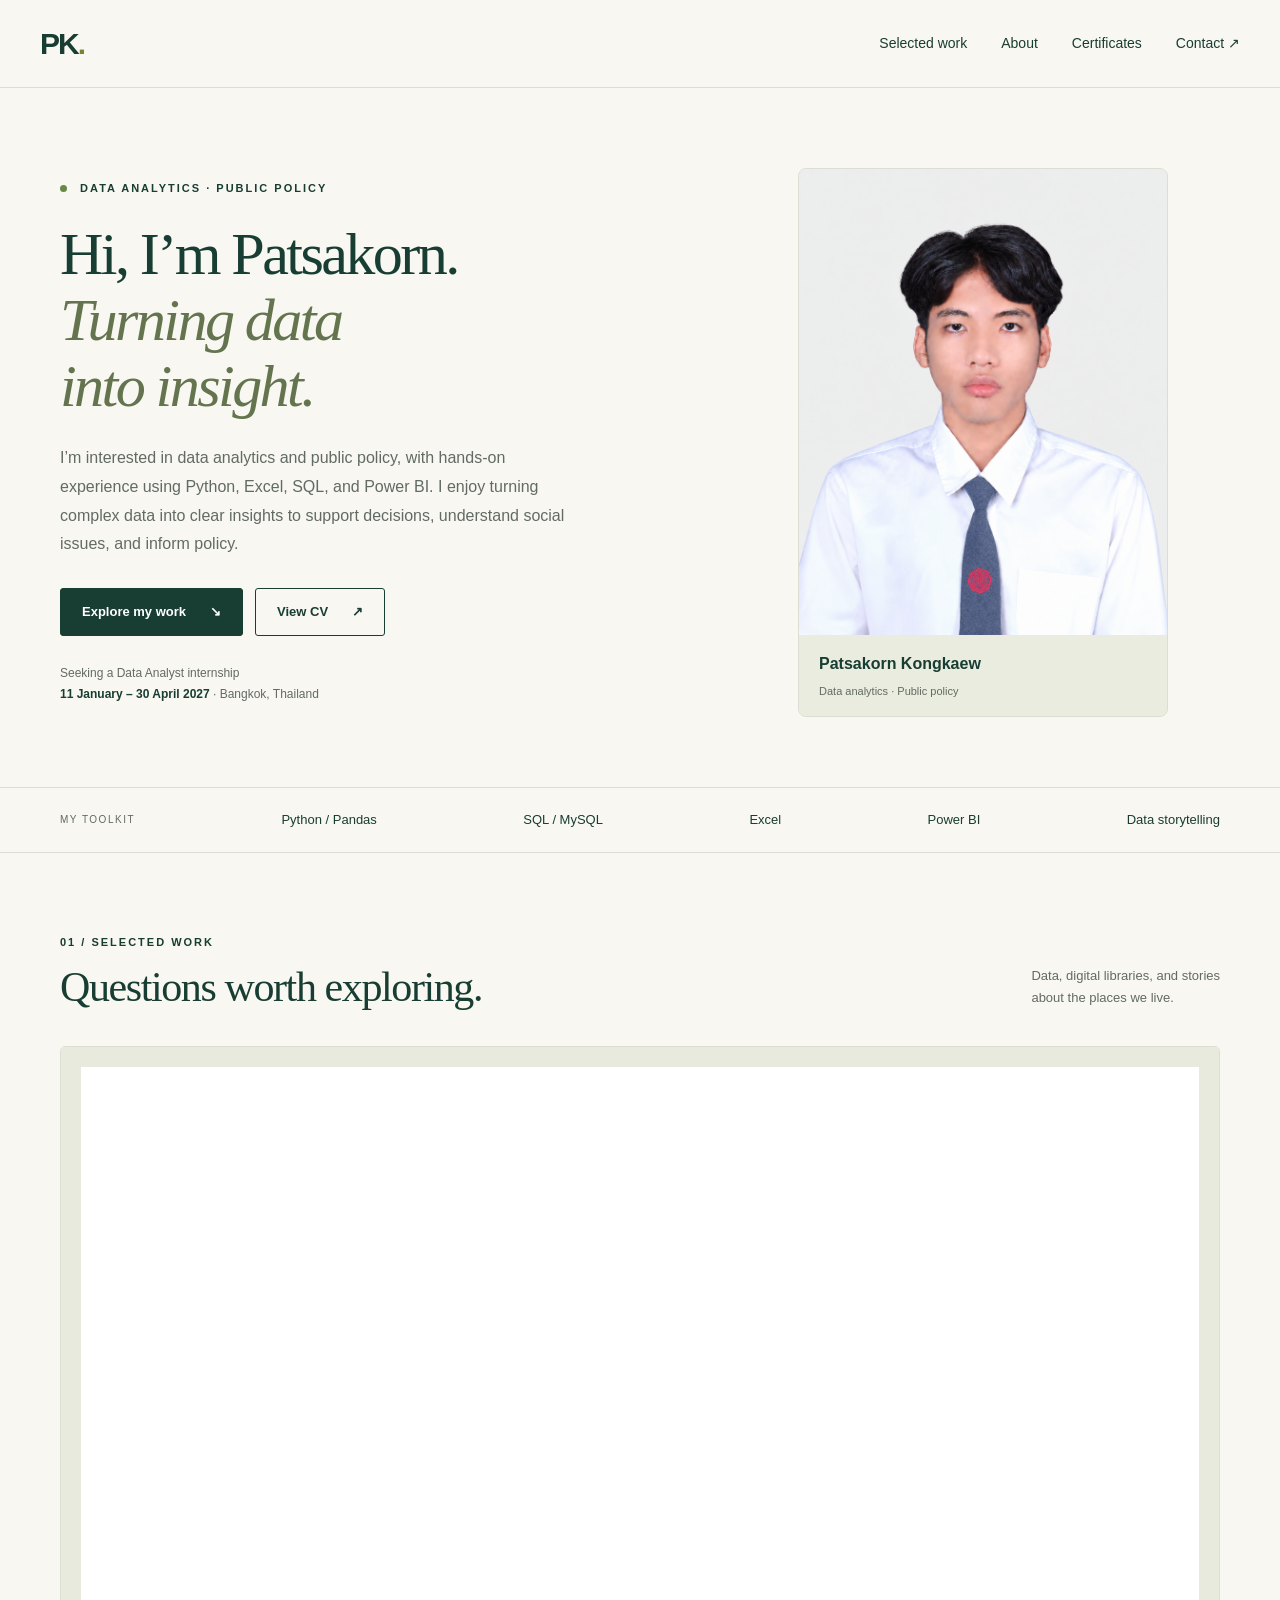
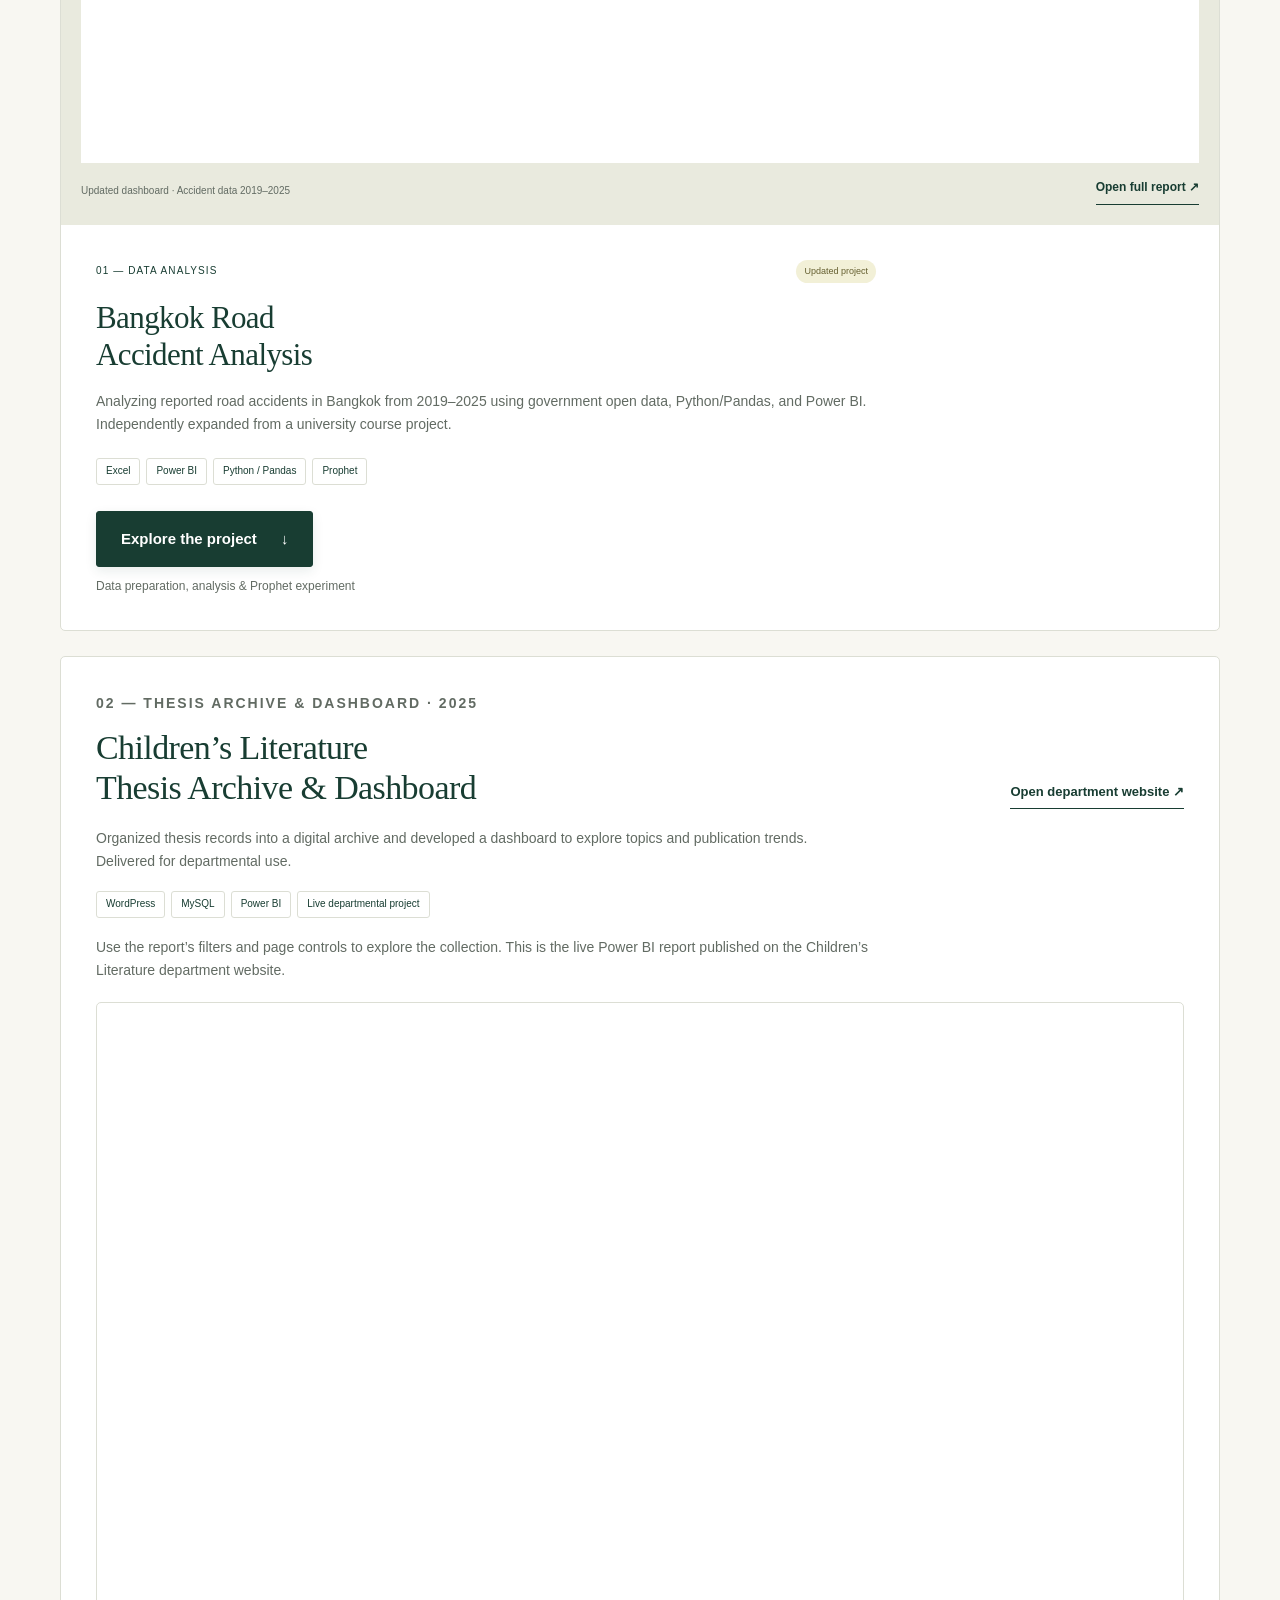
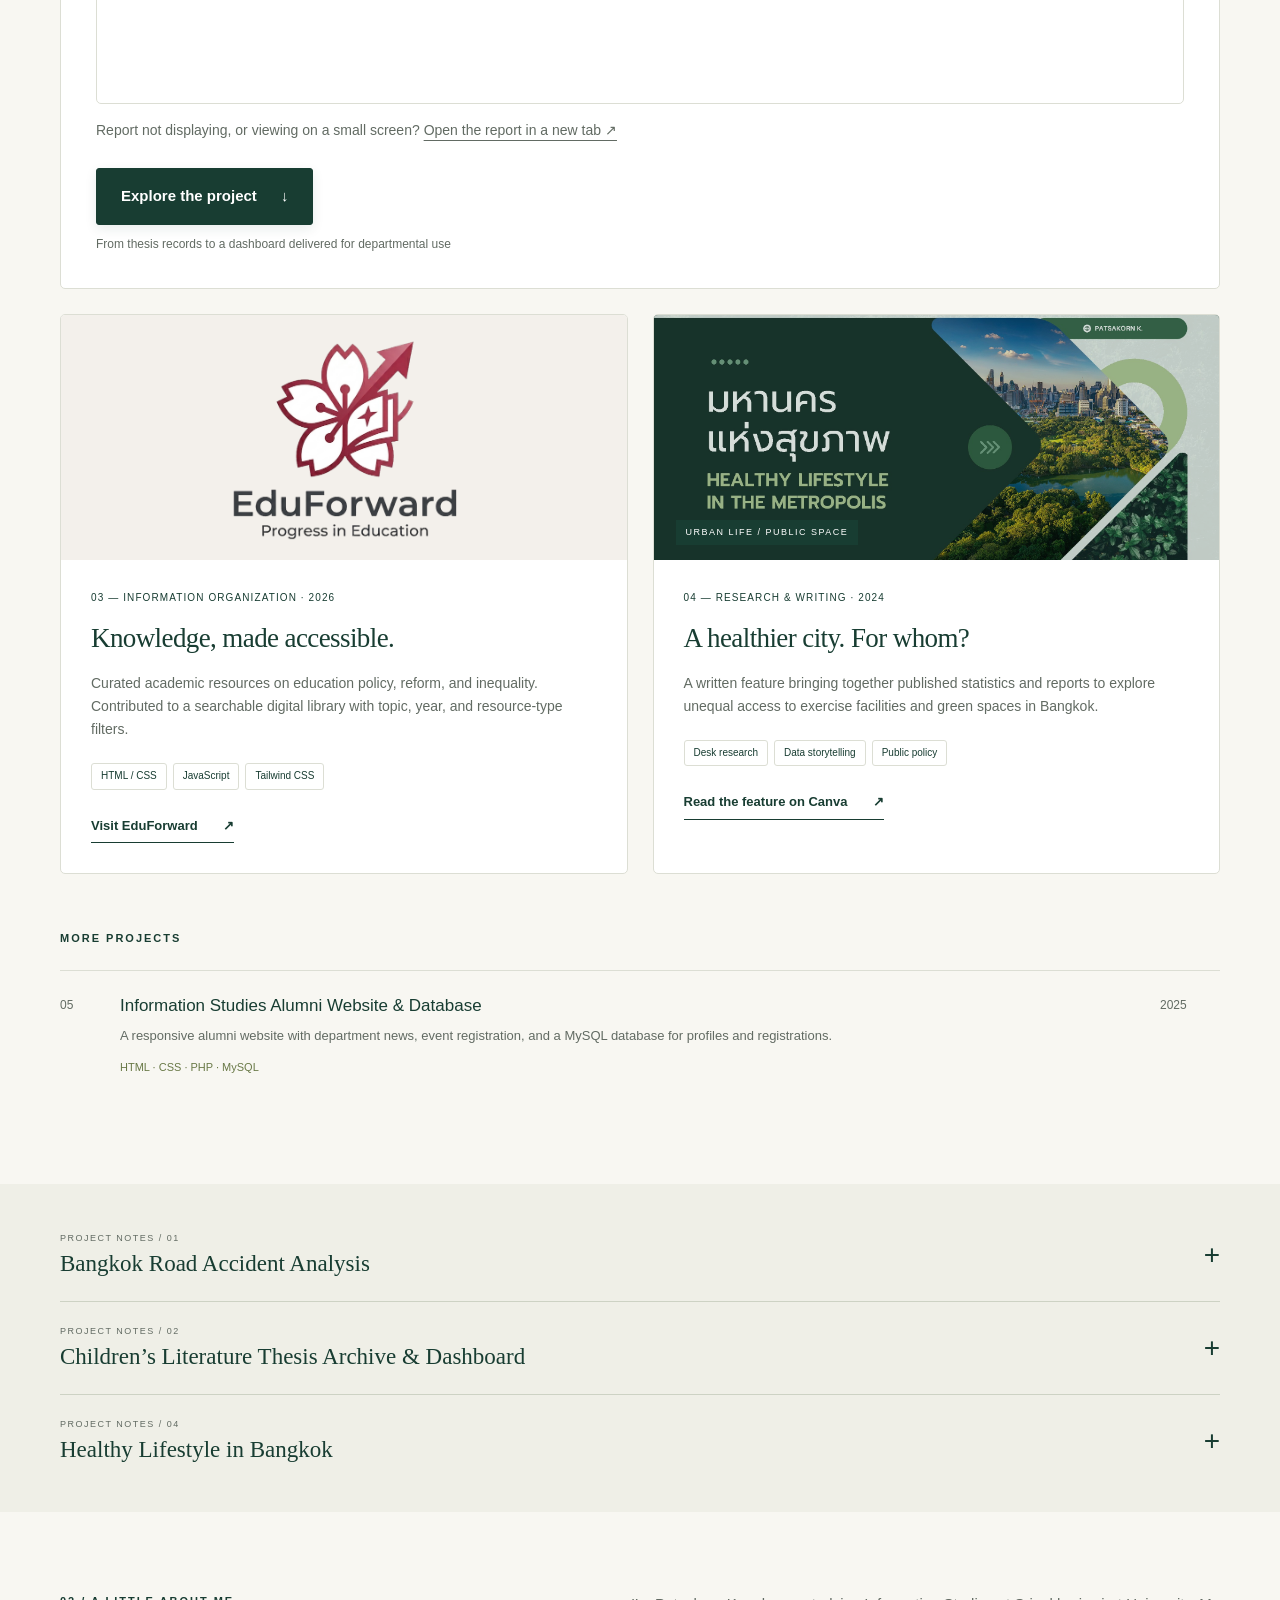
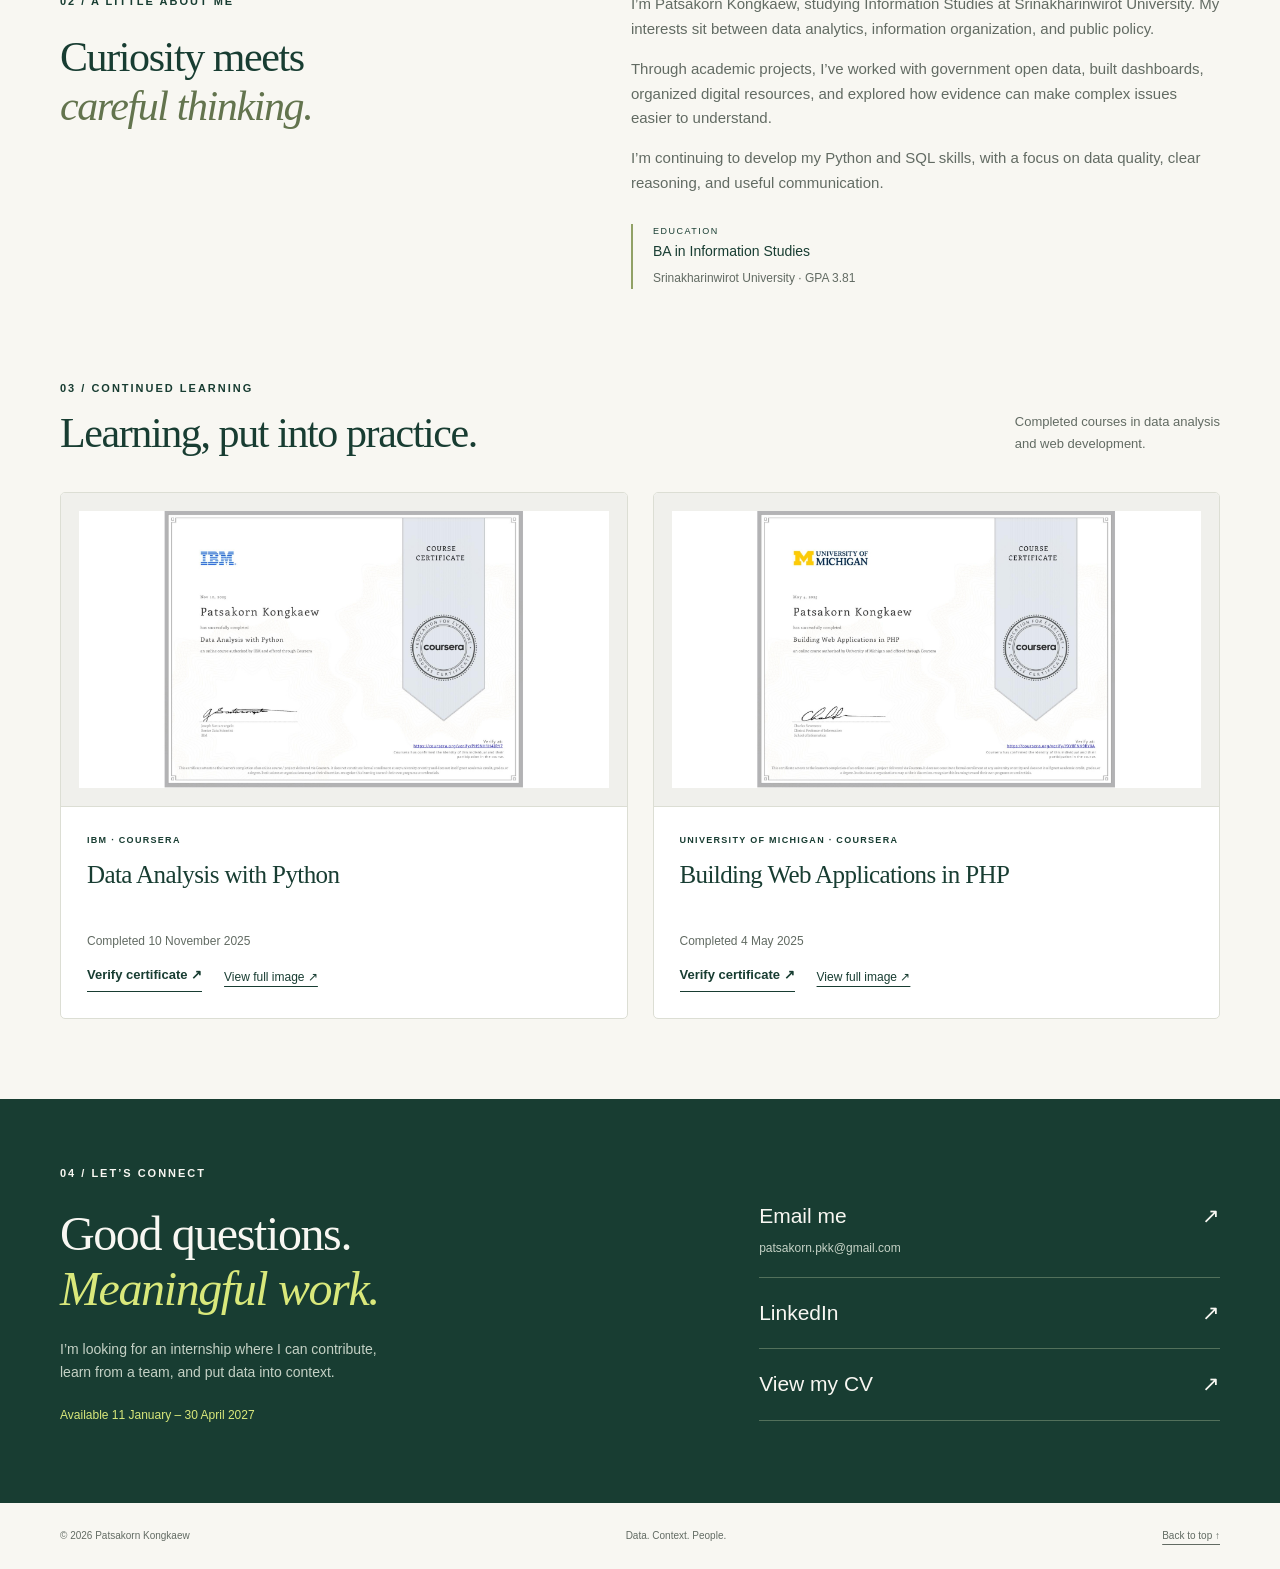
==== commit 8a5847a9: "Add files via upload" ====
--- a/index.html
+++ b/index.html
@@ -35,9 +35,9 @@
     <p class="dashboard-intro">Use the report’s filters and page controls to explore the collection. This is the live Power BI report published on the Children’s Literature department website.</p>
     <div class="dashboard-frame"><iframe title="Children’s Literature thesis collection — interactive Power BI dashboard" src="https://app.powerbi.com/view?r=eyJrIjoiOGU0MTQ4YzYtZWM5Zi00N2QwLWJkZDktYTk1NjA2MTg5Njc1IiwidCI6ImY5MGM0NjQ3LTg4NmYtNGI0Yy1iMmViLTU1NWRmOWVjNGU4MSIsImMiOjEwfQ%3D%3D" loading="eager" allowfullscreen></iframe></div>
     <p class="dashboard-help">Report not displaying, or viewing on a small screen? <a href="https://app.powerbi.com/view?r=eyJrIjoiOGU0MTQ4YzYtZWM5Zi00N2QwLWJkZDktYTk1NjA2MTg5Njc1IiwidCI6ImY5MGM0NjQ3LTg4NmYtNGI0Yy1iMmViLTU1NWRmOWVjNGU4MSIsImMiOjEwfQ%3D%3D" target="_blank" rel="noopener">Open the report in a new tab ↗</a></p>
-  </section>
+  <div class="project-details-cta"><a class="button primary project-details-button" href="#thesis-case">Explore the project <span aria-hidden="true">↓</span></a><span class="project-details-hint">From thesis records to a dashboard delivered for departmental use</span></div></section>
     <div class="project-grid">
-      <article class="project small-project"><div class="edu-visual" aria-hidden="true"><span class="mini-label">A DIGITAL LIBRARY</span><strong>EduForward<span>↗</span></strong><div class="book-lines"><span>Education policy</span><span>Reform & equality</span><span>Research & ideas</span></div></div><div class="small-copy"><p class="project-meta">03 — INFORMATION ORGANIZATION · 2026</p><h3>Knowledge, made accessible.</h3><p>Curated academic resources on education policy, reform, and inequality. Contributed to a searchable digital library with topic, year, and resource-type filters.</p><div class="tags"><span>HTML / CSS</span><span>JavaScript</span><span>Tailwind CSS</span></div><a class="text-link" href="https://eduforward.vercel.app/" target="_blank" rel="noopener">Visit EduForward <span aria-hidden="true">↗</span></a></div></article>
+      <article class="project small-project"><div class="edu-visual edu-logo-visual"><img src="assets/eduforward-logo.png" alt="EduForward — Progress in Education" loading="lazy"></div><div class="small-copy"><p class="project-meta">03 — INFORMATION ORGANIZATION · 2026</p><h3>Knowledge, made accessible.</h3><p>Curated academic resources on education policy, reform, and inequality. Contributed to a searchable digital library with topic, year, and resource-type filters.</p><div class="tags"><span>HTML / CSS</span><span>JavaScript</span><span>Tailwind CSS</span></div><a class="text-link" href="https://eduforward.vercel.app/" target="_blank" rel="noopener">Visit EduForward <span aria-hidden="true">↗</span></a></div></article>
       <article class="project small-project"><div class="feature-visual"><img src="assets/urban-feature.jpg" alt="Cover of Healthy Lifestyle in the Metropolis, a Thai feature on urban health and public spaces" loading="lazy"><span>URBAN LIFE / PUBLIC SPACE</span></div><div class="small-copy"><p class="project-meta">04 — RESEARCH & WRITING · 2024</p><h3>A healthier city. For whom?</h3><p>A written feature bringing together published statistics and reports to explore unequal access to exercise facilities and green spaces in Bangkok.</p><div class="tags"><span>Desk research</span><span>Data storytelling</span><span>Public policy</span></div><a class="text-link" href="https://canva.link/8oh652t1zyog7kq" target="_blank" rel="noopener">Read the feature on Canva <span aria-hidden="true">↗</span></a></div></article>
     </div>
     <div class="other-work"><p class="eyebrow">MORE PROJECTS</p><div class="other-row"><span class="row-number">05</span><div><h3>Information Studies Alumni Website & Database</h3><p>A responsive alumni website with department news, event registration, and a MySQL database for profiles and registrations.</p><span class="tools">HTML · CSS · PHP · MySQL</span></div><span class="year">2025</span></div></div>
@@ -58,7 +58,15 @@
 </div>
 <p><strong>Further validation:</strong> Use a chronological holdout or rolling evaluation and compare with a simple seasonal baseline before using forecasts to support decisions.</p>
 </section></details>
-    <details id="urban-case" class="case"><summary><span><small>PROJECT NOTES / 04</small>Healthy Lifestyle in Bangkok</span><span class="toggle" aria-hidden="true">+</span></summary><div class="case-body"><div><h4>Question</h4><p>What does access to exercise facilities and green spaces mean for everyday life in Bangkok?</p></div><div><h4>Research approach</h4><p>Synthesized published statistics, articles, and reports into an illustrated academic feature. This work uses secondary sources rather than an original field survey.</p></div><div><h4>Story & policy context</h4><p>Connected differences in public-space access with urban wellbeing and discussed initiatives such as the 15-minute park concept and the reuse of vacant land.</p></div><div><h4>What I learned</h4><p>How a place is classified matters: a green area is not necessarily a publicly accessible park. Clear definitions, source attribution, and careful visual communication are essential when telling a story with data.</p></div></div></details>
+    <details id="thesis-case" class="case"><summary><span><small>PROJECT NOTES / 02</small>Children’s Literature Thesis Archive &amp; Dashboard</span><span class="toggle" aria-hidden="true">+</span></summary>
+<div class="case-body">
+<div><h4>Problem</h4><p>How can a department organize thesis records into an accessible digital collection and make patterns across the collection easier to explore?</p></div>
+<div><h4>Data preparation &amp; organization</h4><p>Collected, cleaned, and organized thesis information for a digital archive, with a database supporting the website and records used for dashboard analysis.</p></div>
+<div><h4>Analysis &amp; dashboard</h4><p>Developed a Power BI dashboard to explore thesis topics and publication trends over time. Report pages and filters let visitors examine the collection from different perspectives.</p></div>
+<div><h4>Delivered for real use</h4><p>This project was developed for the Children’s Literature department and handed over for departmental use. The archive and dashboard were delivered as a working system, with the dashboard available on the department website.</p><a class="text-link" href="https://www.childrenlitswu.com/dashboard/" target="_blank" rel="noopener">View the departmental dashboard ↗</a></div>
+<div><h4>My contribution</h4><p>Contributed across data collection, cleaning, database and website development, and dashboard creation, working with the project team to deliver the system to the department.</p></div>
+<div><h4>Tools &amp; handover</h4><p>WordPress · MySQL · Power BI. The completed system was handed over to the department; the linked website provides a public example of the delivered work.</p></div>
+</div></details><details id="urban-case" class="case"><summary><span><small>PROJECT NOTES / 04</small>Healthy Lifestyle in Bangkok</span><span class="toggle" aria-hidden="true">+</span></summary><div class="case-body"><div><h4>Question</h4><p>What does access to exercise facilities and green spaces mean for everyday life in Bangkok?</p></div><div><h4>Research approach</h4><p>Synthesized published statistics, articles, and reports into an illustrated academic feature. This work uses secondary sources rather than an original field survey.</p></div><div><h4>Story & policy context</h4><p>Connected differences in public-space access with urban wellbeing and discussed initiatives such as the 15-minute park concept and the reuse of vacant land.</p></div><div><h4>What I learned</h4><p>How a place is classified matters: a green area is not necessarily a publicly accessible park. Clear definitions, source attribution, and careful visual communication are essential when telling a story with data.</p></div></div></details>
   </div></section>
   <section id="about" class="about wrap section"><div><p class="eyebrow">02 / A LITTLE ABOUT ME</p><h2>Curiosity meets<br><em>careful thinking.</em></h2></div><div class="about-copy"><p>I’m Patsakorn Kongkaew, studying Information Studies at Srinakharinwirot University. My interests sit between data analytics, information organization, and public policy.</p><p>Through academic projects, I’ve worked with government open data, built dashboards, organized digital resources, and explored how evidence can make complex issues easier to understand.</p><p>I’m continuing to develop my Python and SQL skills, with a focus on data quality, clear reasoning, and useful communication.</p><div class="education"><span>EDUCATION</span><strong>BA in Information Studies</strong><p>Srinakharinwirot University · GPA 3.81</p></div></div></section>
   <section id="certificates" class="wrap section certificates" aria-labelledby="certificates-title">
--- a/styles.css
+++ b/styles.css
@@ -21,3 +21,6 @@
 
 .project-details-cta{display:flex;align-items:flex-start;flex-direction:column;gap:10px;margin-top:26px}.project-details-button{font-size:15px;padding:15px 24px;min-height:50px;box-shadow:0 4px 12px #183d3218}.project-details-button:hover{background:#284f40;color:white}.project-details-button:focus-visible{outline:3px solid #748767;outline-offset:4px}.project-details-hint{font-size:12px;color:var(--muted);line-height:1.5}@media(max-width:650px){.project-details-button{width:100%;justify-content:space-between}}
 
+
+.edu-logo-visual{display:flex;align-items:center;justify-content:center;background:#f3f0eb;padding:20px}.edu-logo-visual img{display:block;width:100%;height:100%;object-fit:contain}
+
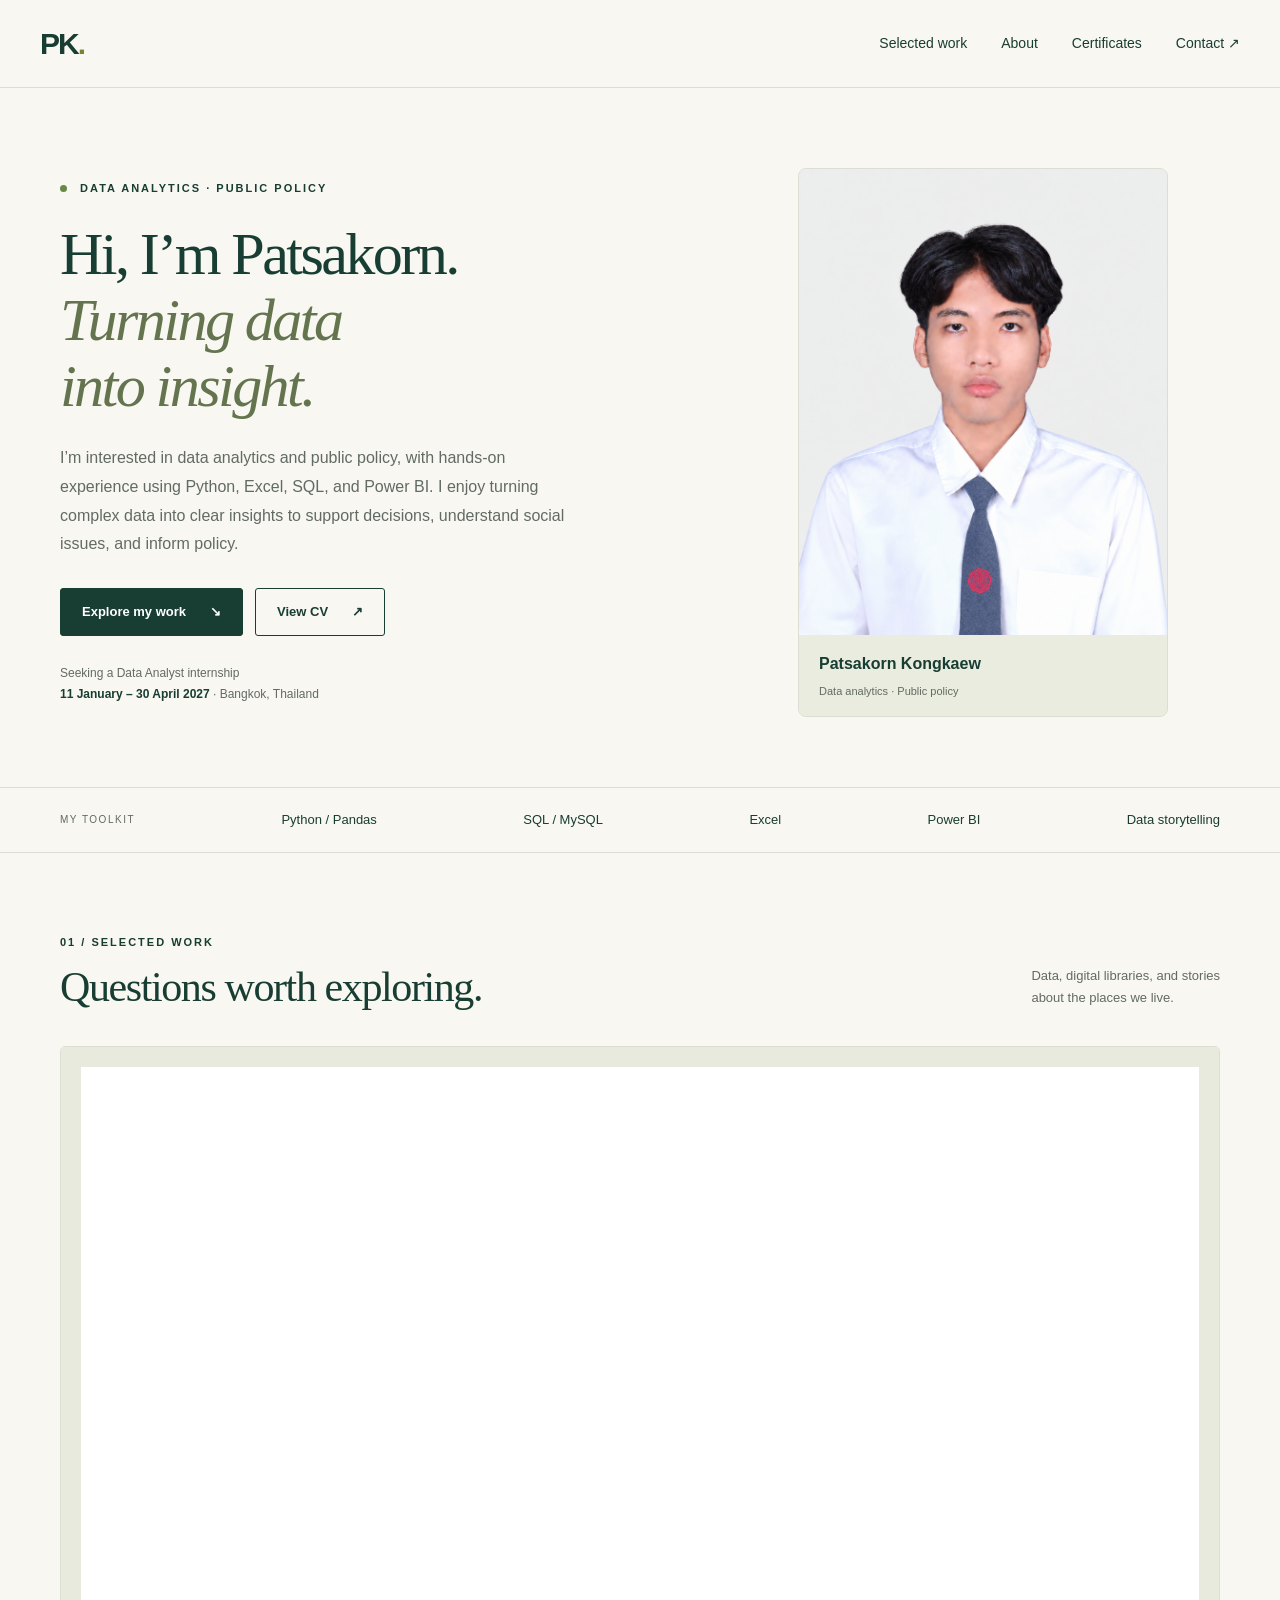
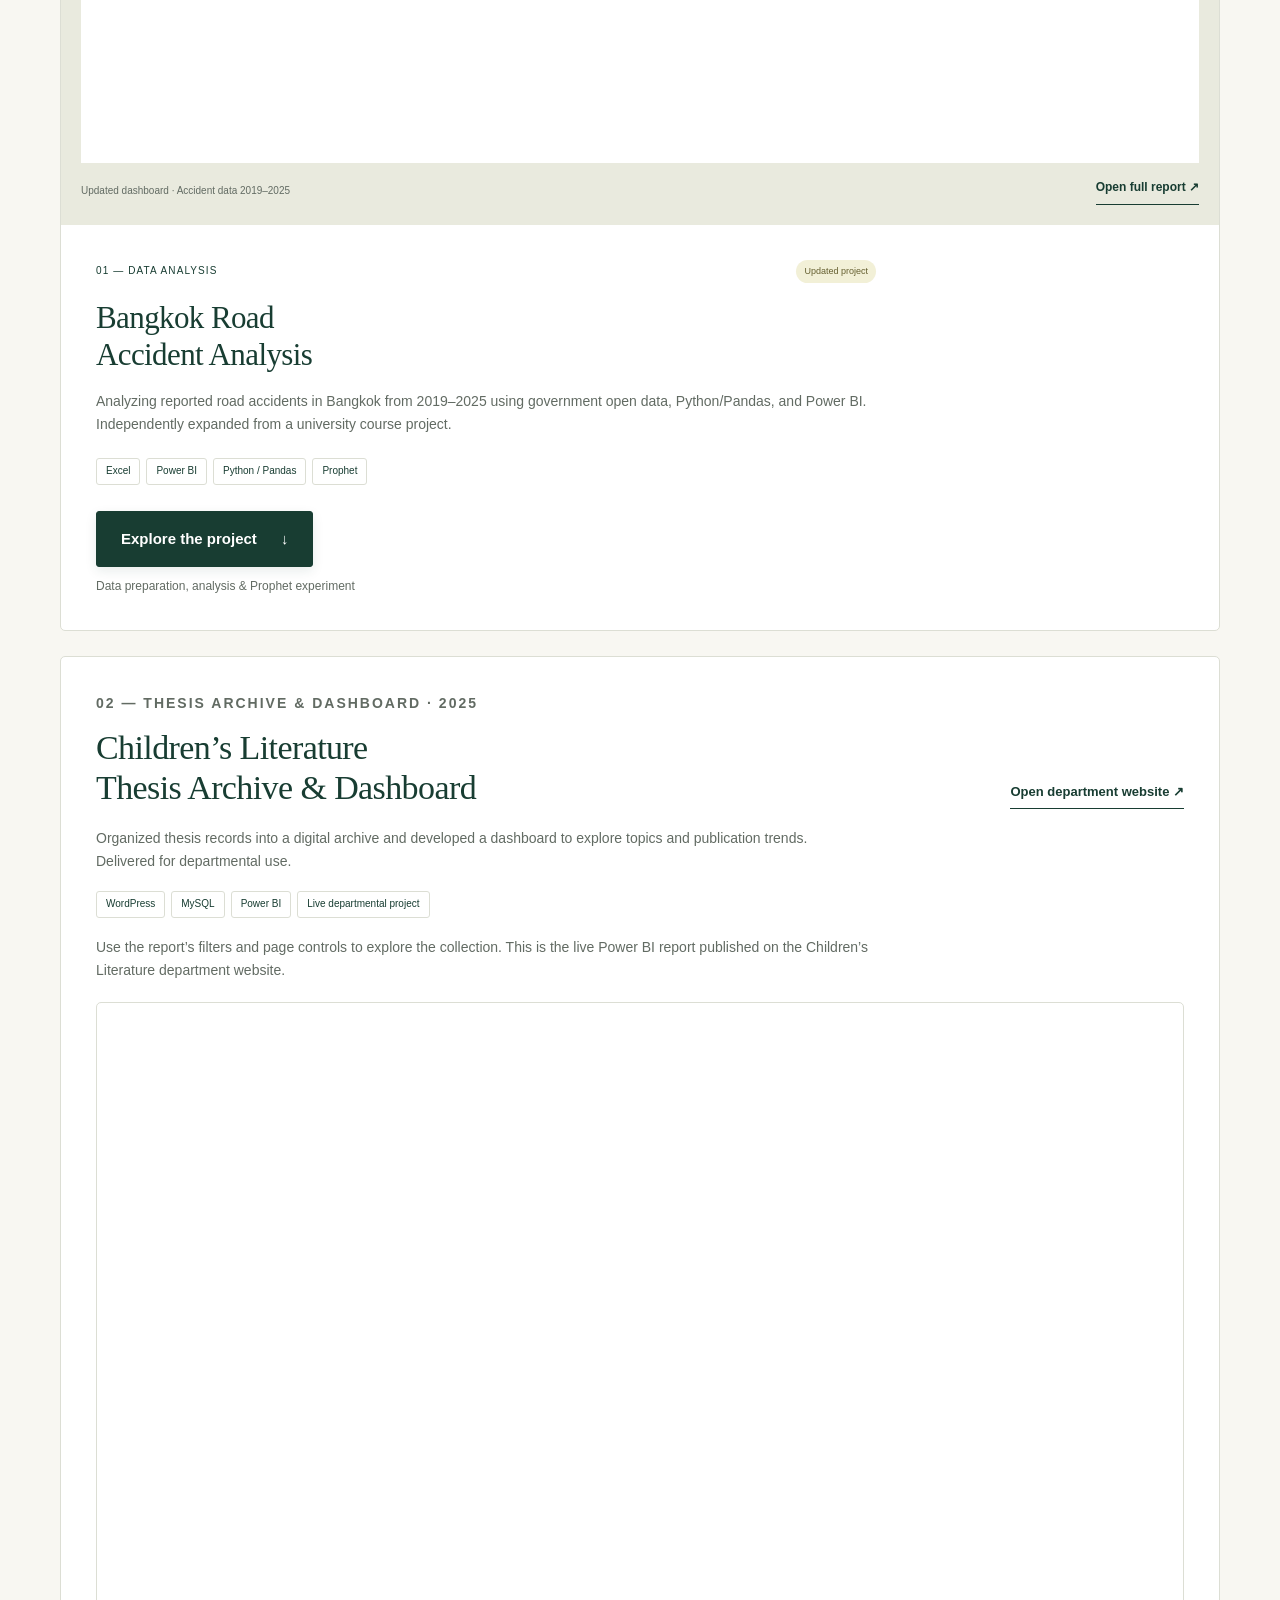
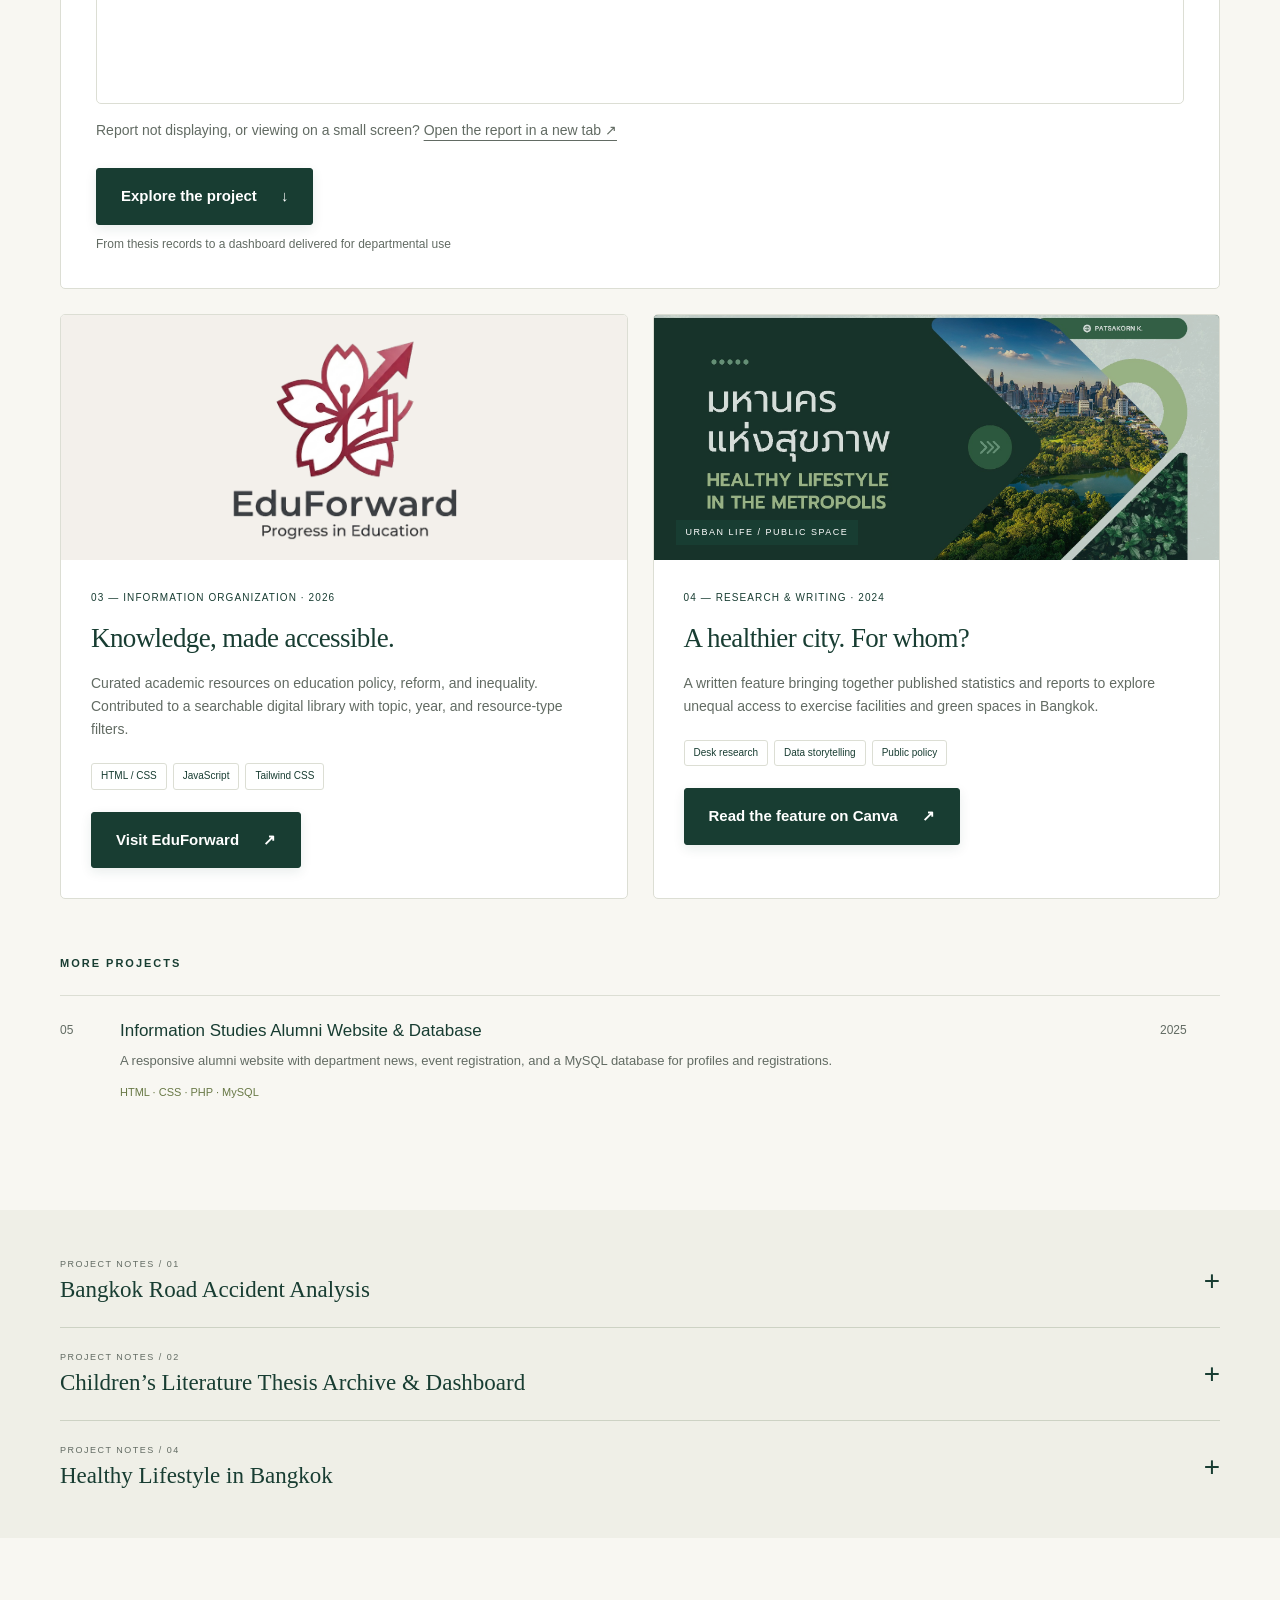
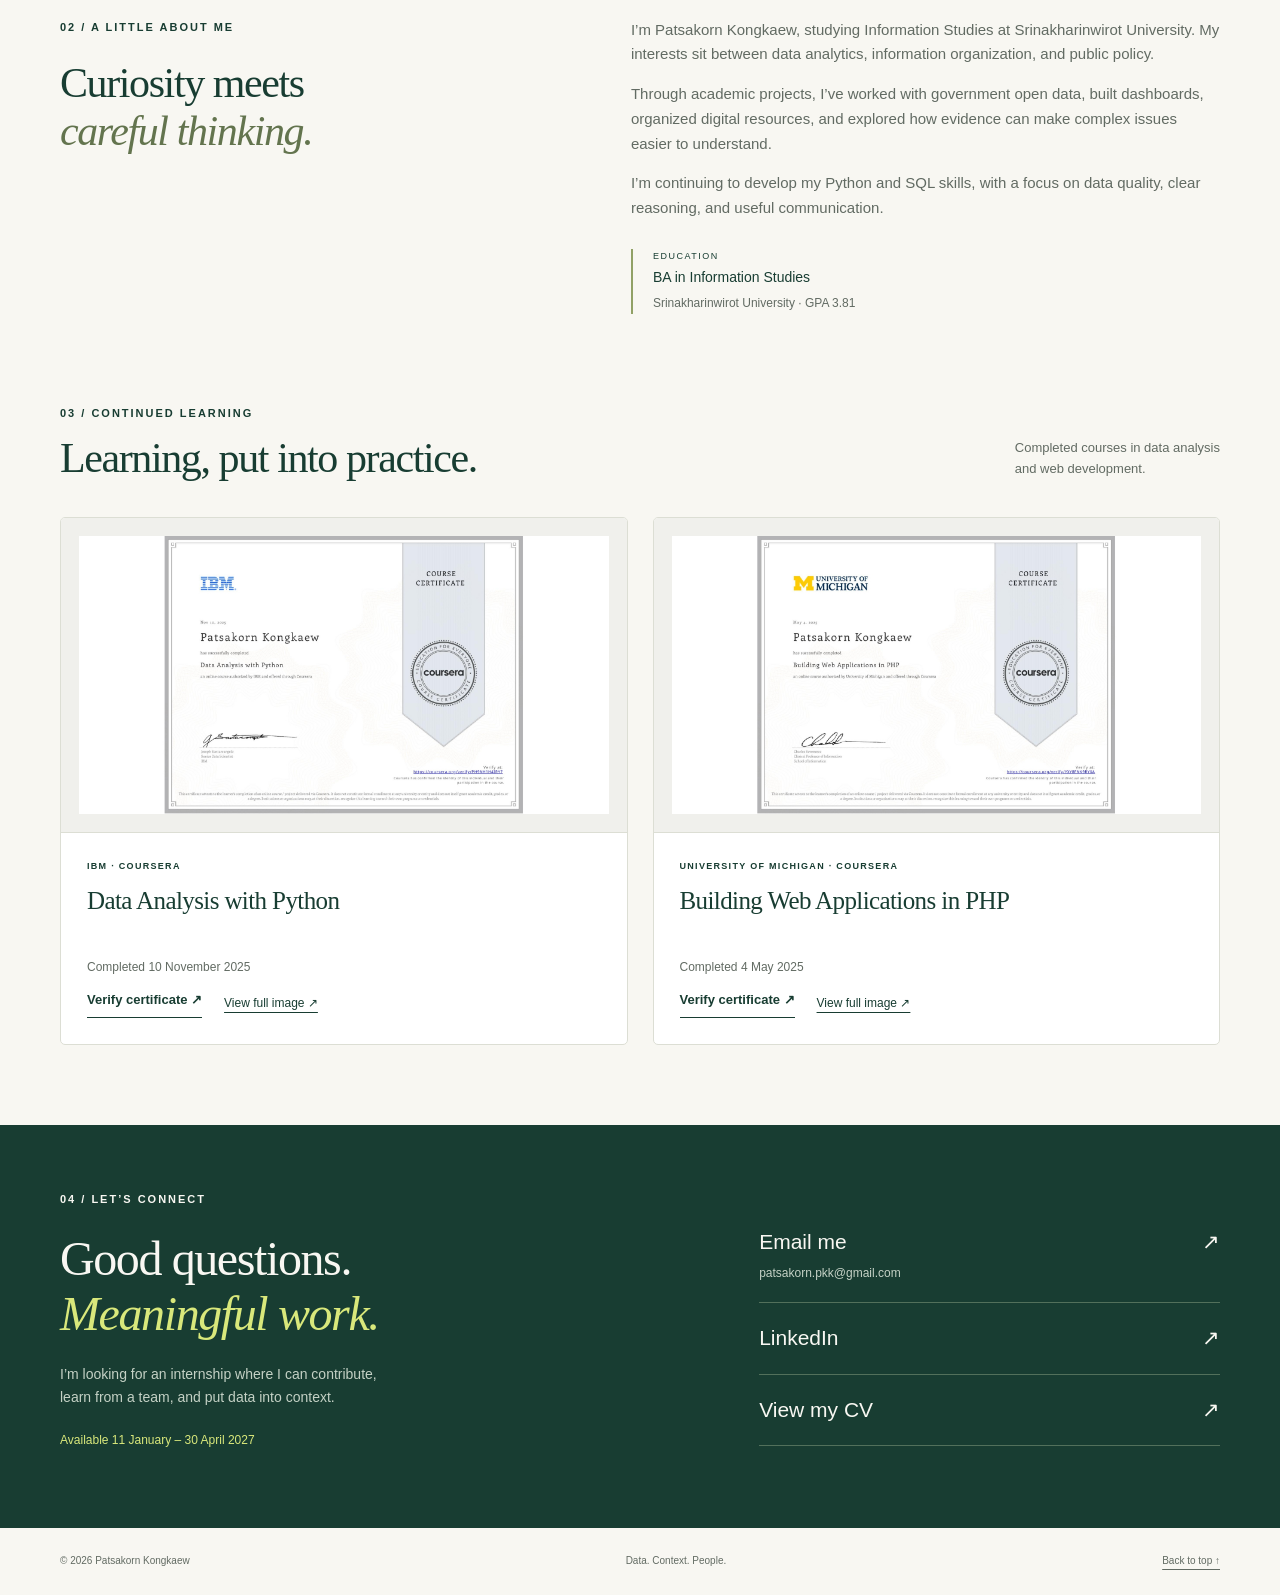
==== commit a5b645c2: "Add files via upload" ====
--- a/index.html
+++ b/index.html
@@ -37,8 +37,8 @@
     <p class="dashboard-help">Report not displaying, or viewing on a small screen? <a href="https://app.powerbi.com/view?r=eyJrIjoiOGU0MTQ4YzYtZWM5Zi00N2QwLWJkZDktYTk1NjA2MTg5Njc1IiwidCI6ImY5MGM0NjQ3LTg4NmYtNGI0Yy1iMmViLTU1NWRmOWVjNGU4MSIsImMiOjEwfQ%3D%3D" target="_blank" rel="noopener">Open the report in a new tab ↗</a></p>
   <div class="project-details-cta"><a class="button primary project-details-button" href="#thesis-case">Explore the project <span aria-hidden="true">↓</span></a><span class="project-details-hint">From thesis records to a dashboard delivered for departmental use</span></div></section>
     <div class="project-grid">
-      <article class="project small-project"><div class="edu-visual edu-logo-visual"><img src="assets/eduforward-logo.png" alt="EduForward — Progress in Education" loading="lazy"></div><div class="small-copy"><p class="project-meta">03 — INFORMATION ORGANIZATION · 2026</p><h3>Knowledge, made accessible.</h3><p>Curated academic resources on education policy, reform, and inequality. Contributed to a searchable digital library with topic, year, and resource-type filters.</p><div class="tags"><span>HTML / CSS</span><span>JavaScript</span><span>Tailwind CSS</span></div><a class="text-link" href="https://eduforward.vercel.app/" target="_blank" rel="noopener">Visit EduForward <span aria-hidden="true">↗</span></a></div></article>
-      <article class="project small-project"><div class="feature-visual"><img src="assets/urban-feature.jpg" alt="Cover of Healthy Lifestyle in the Metropolis, a Thai feature on urban health and public spaces" loading="lazy"><span>URBAN LIFE / PUBLIC SPACE</span></div><div class="small-copy"><p class="project-meta">04 — RESEARCH & WRITING · 2024</p><h3>A healthier city. For whom?</h3><p>A written feature bringing together published statistics and reports to explore unequal access to exercise facilities and green spaces in Bangkok.</p><div class="tags"><span>Desk research</span><span>Data storytelling</span><span>Public policy</span></div><a class="text-link" href="https://canva.link/8oh652t1zyog7kq" target="_blank" rel="noopener">Read the feature on Canva <span aria-hidden="true">↗</span></a></div></article>
+      <article class="project small-project"><div class="edu-visual edu-logo-visual"><img src="assets/eduforward-logo.png" alt="EduForward — Progress in Education" loading="lazy"></div><div class="small-copy"><p class="project-meta">03 — INFORMATION ORGANIZATION · 2026</p><h3>Knowledge, made accessible.</h3><p>Curated academic resources on education policy, reform, and inequality. Contributed to a searchable digital library with topic, year, and resource-type filters.</p><div class="tags"><span>HTML / CSS</span><span>JavaScript</span><span>Tailwind CSS</span></div><a class="button primary project-details-button" href="https://eduforward.vercel.app/" target="_blank" rel="noopener">Visit EduForward <span aria-hidden="true">↗</span></a></div></article>
+      <article class="project small-project"><div class="feature-visual"><img src="assets/urban-feature.jpg" alt="Cover of Healthy Lifestyle in the Metropolis, a Thai feature on urban health and public spaces" loading="lazy"><span>URBAN LIFE / PUBLIC SPACE</span></div><div class="small-copy"><p class="project-meta">04 — RESEARCH & WRITING · 2024</p><h3>A healthier city. For whom?</h3><p>A written feature bringing together published statistics and reports to explore unequal access to exercise facilities and green spaces in Bangkok.</p><div class="tags"><span>Desk research</span><span>Data storytelling</span><span>Public policy</span></div><a class="button primary project-details-button" href="https://canva.link/8oh652t1zyog7kq" target="_blank" rel="noopener">Read the feature on Canva <span aria-hidden="true">↗</span></a></div></article>
     </div>
     <div class="other-work"><p class="eyebrow">MORE PROJECTS</p><div class="other-row"><span class="row-number">05</span><div><h3>Information Studies Alumni Website & Database</h3><p>A responsive alumni website with department news, event registration, and a MySQL database for profiles and registrations.</p><span class="tools">HTML · CSS · PHP · MySQL</span></div><span class="year">2025</span></div></div>
   </section>
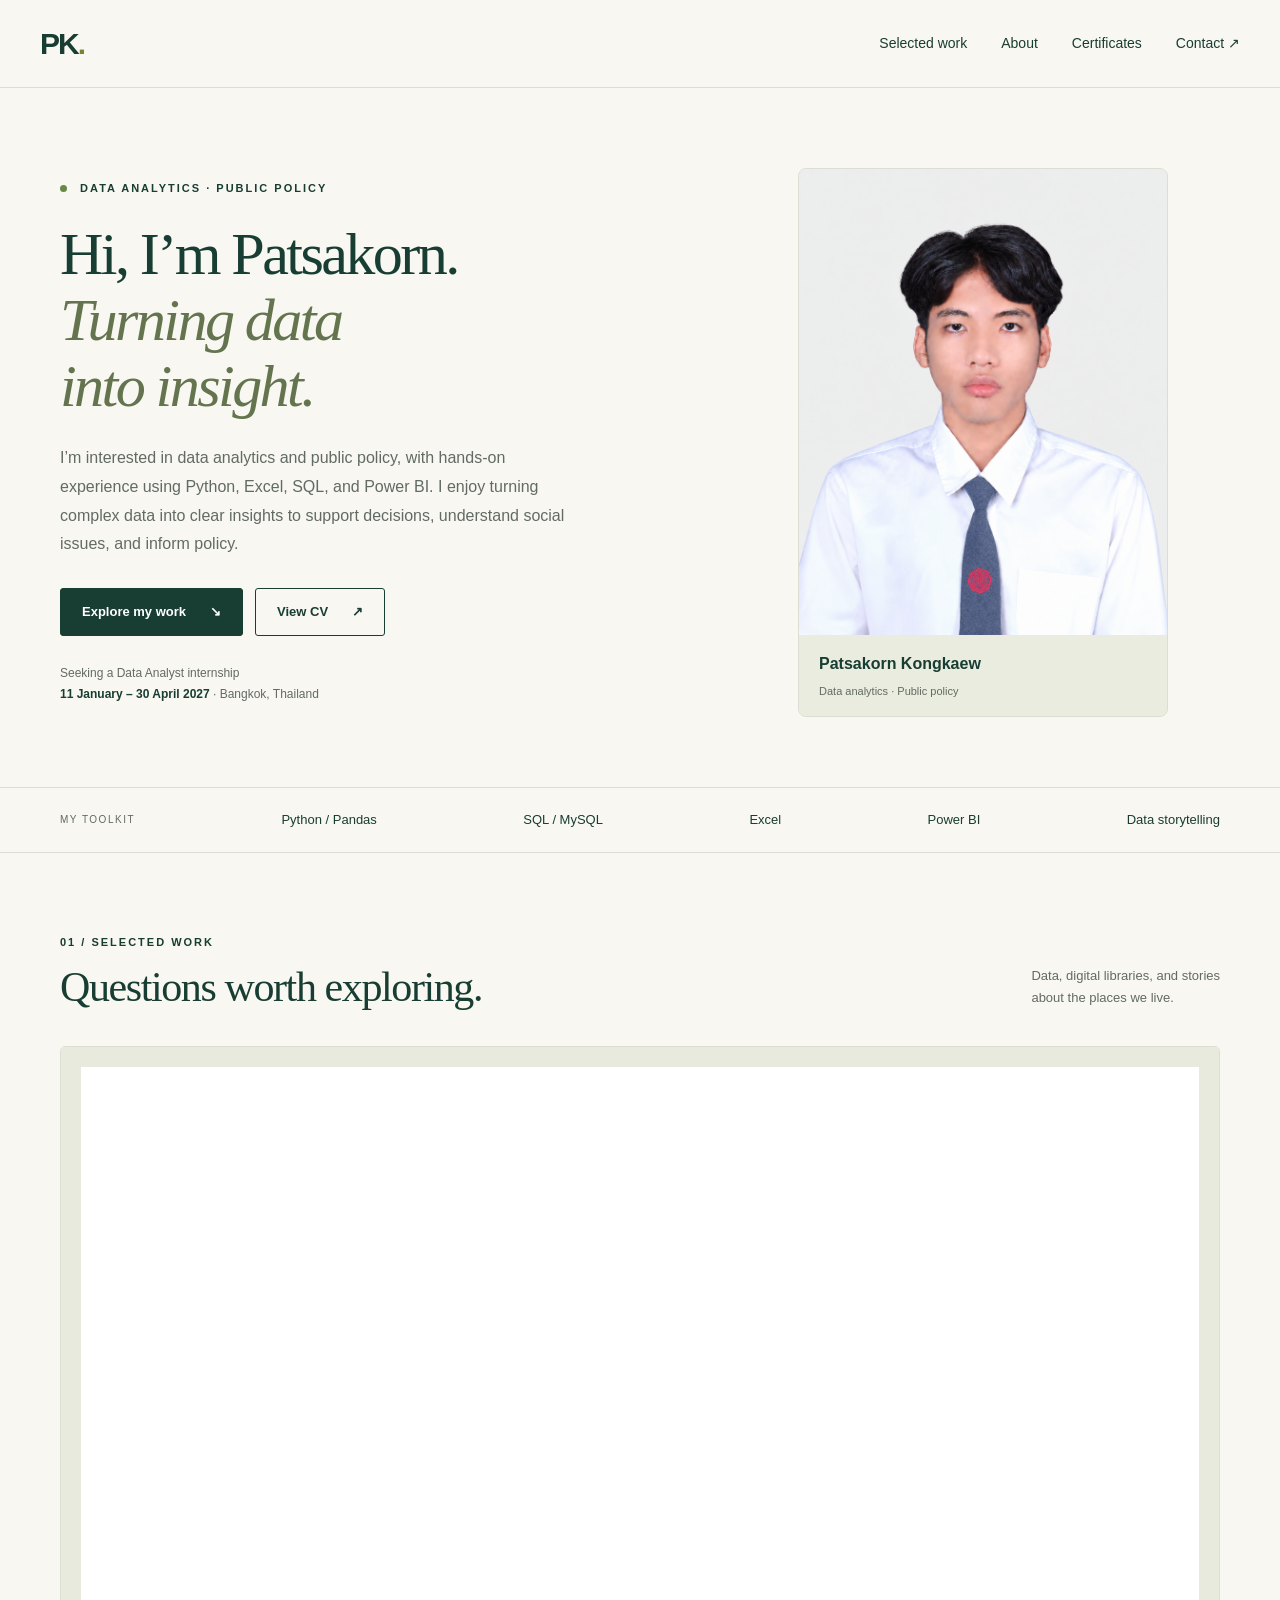
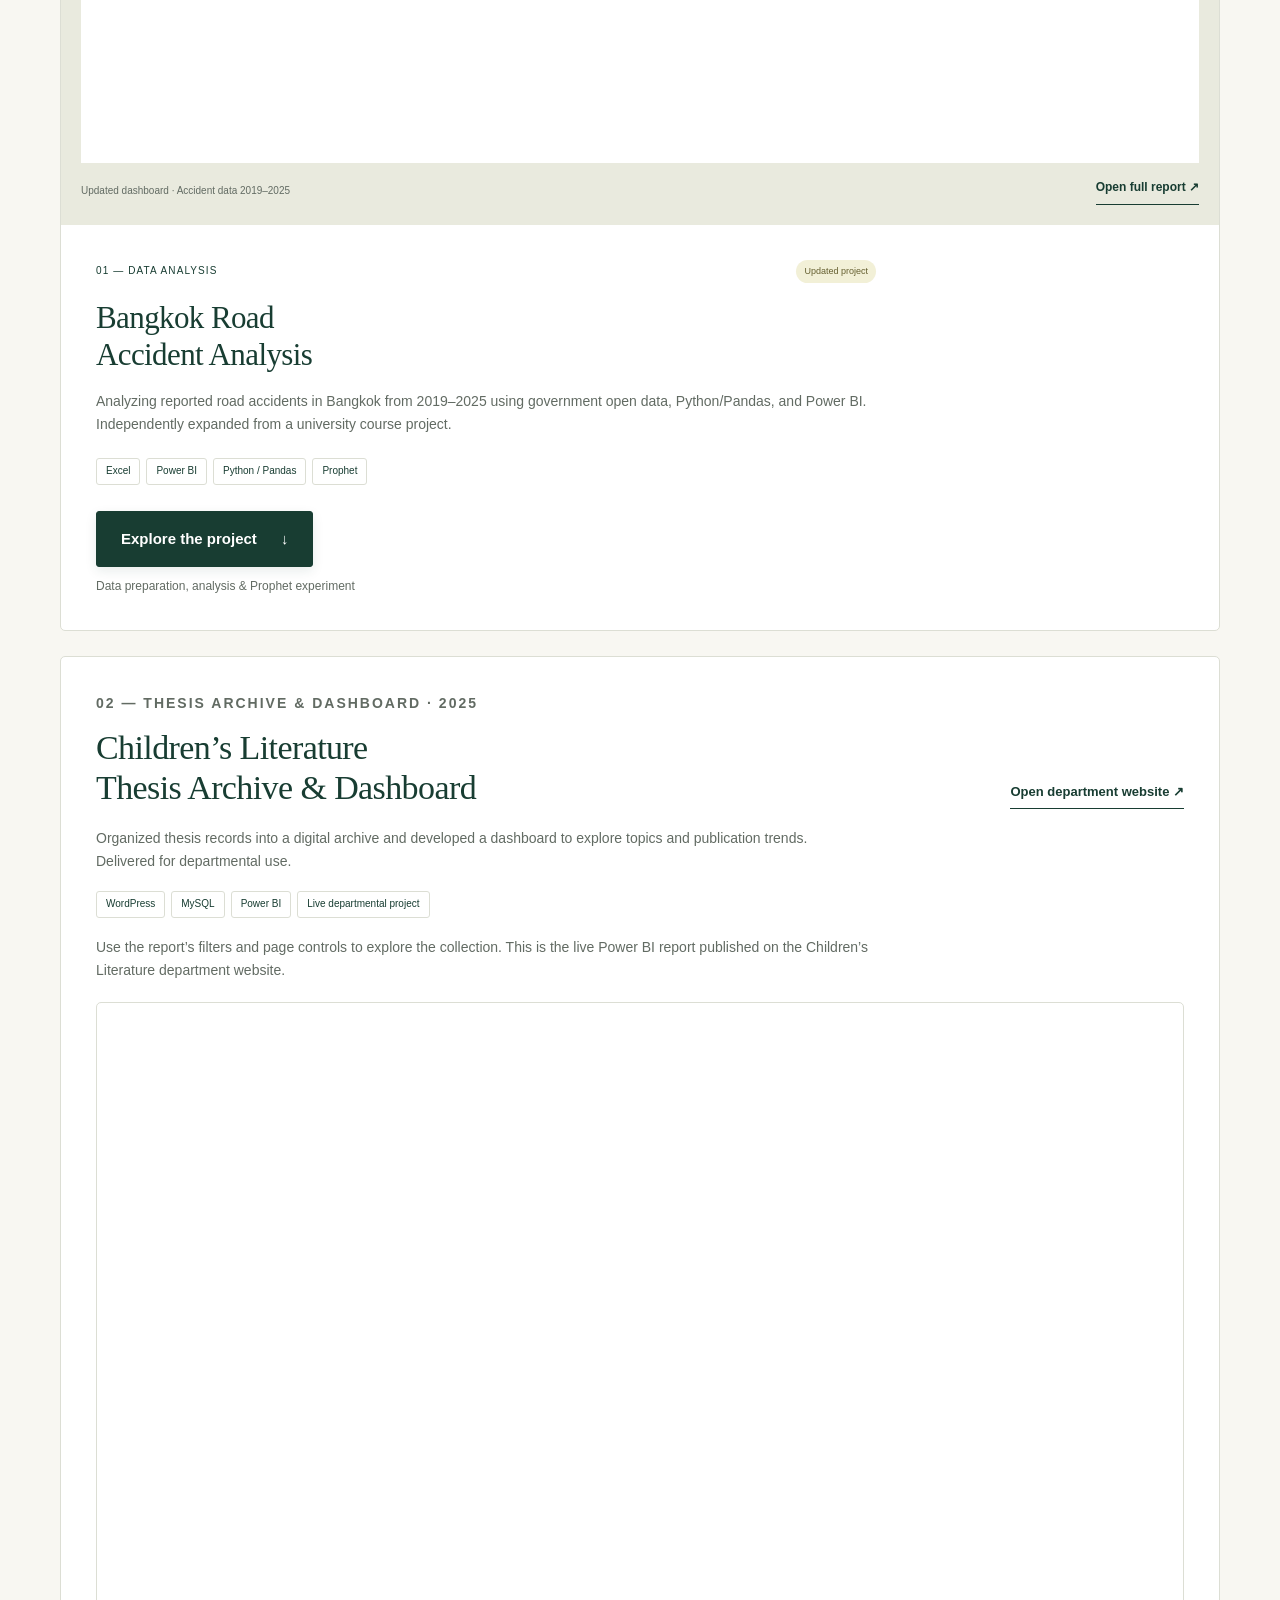
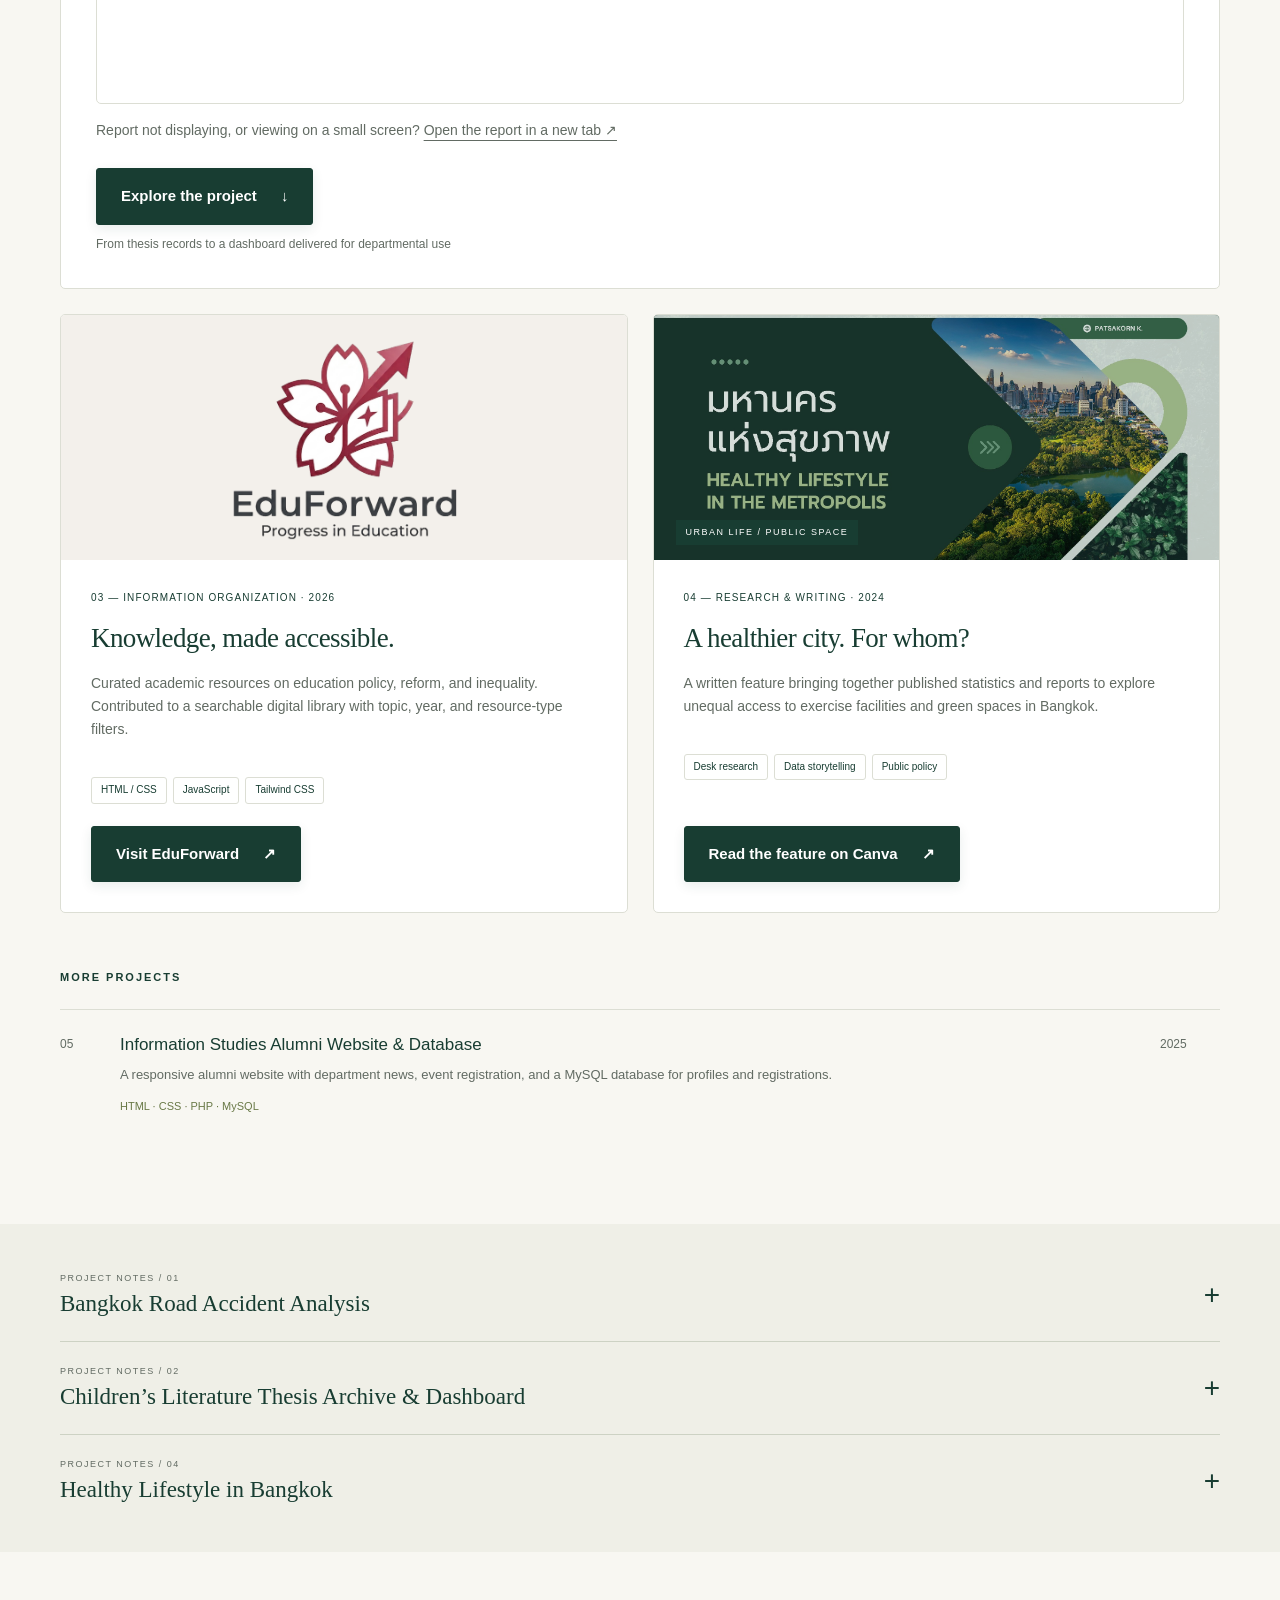
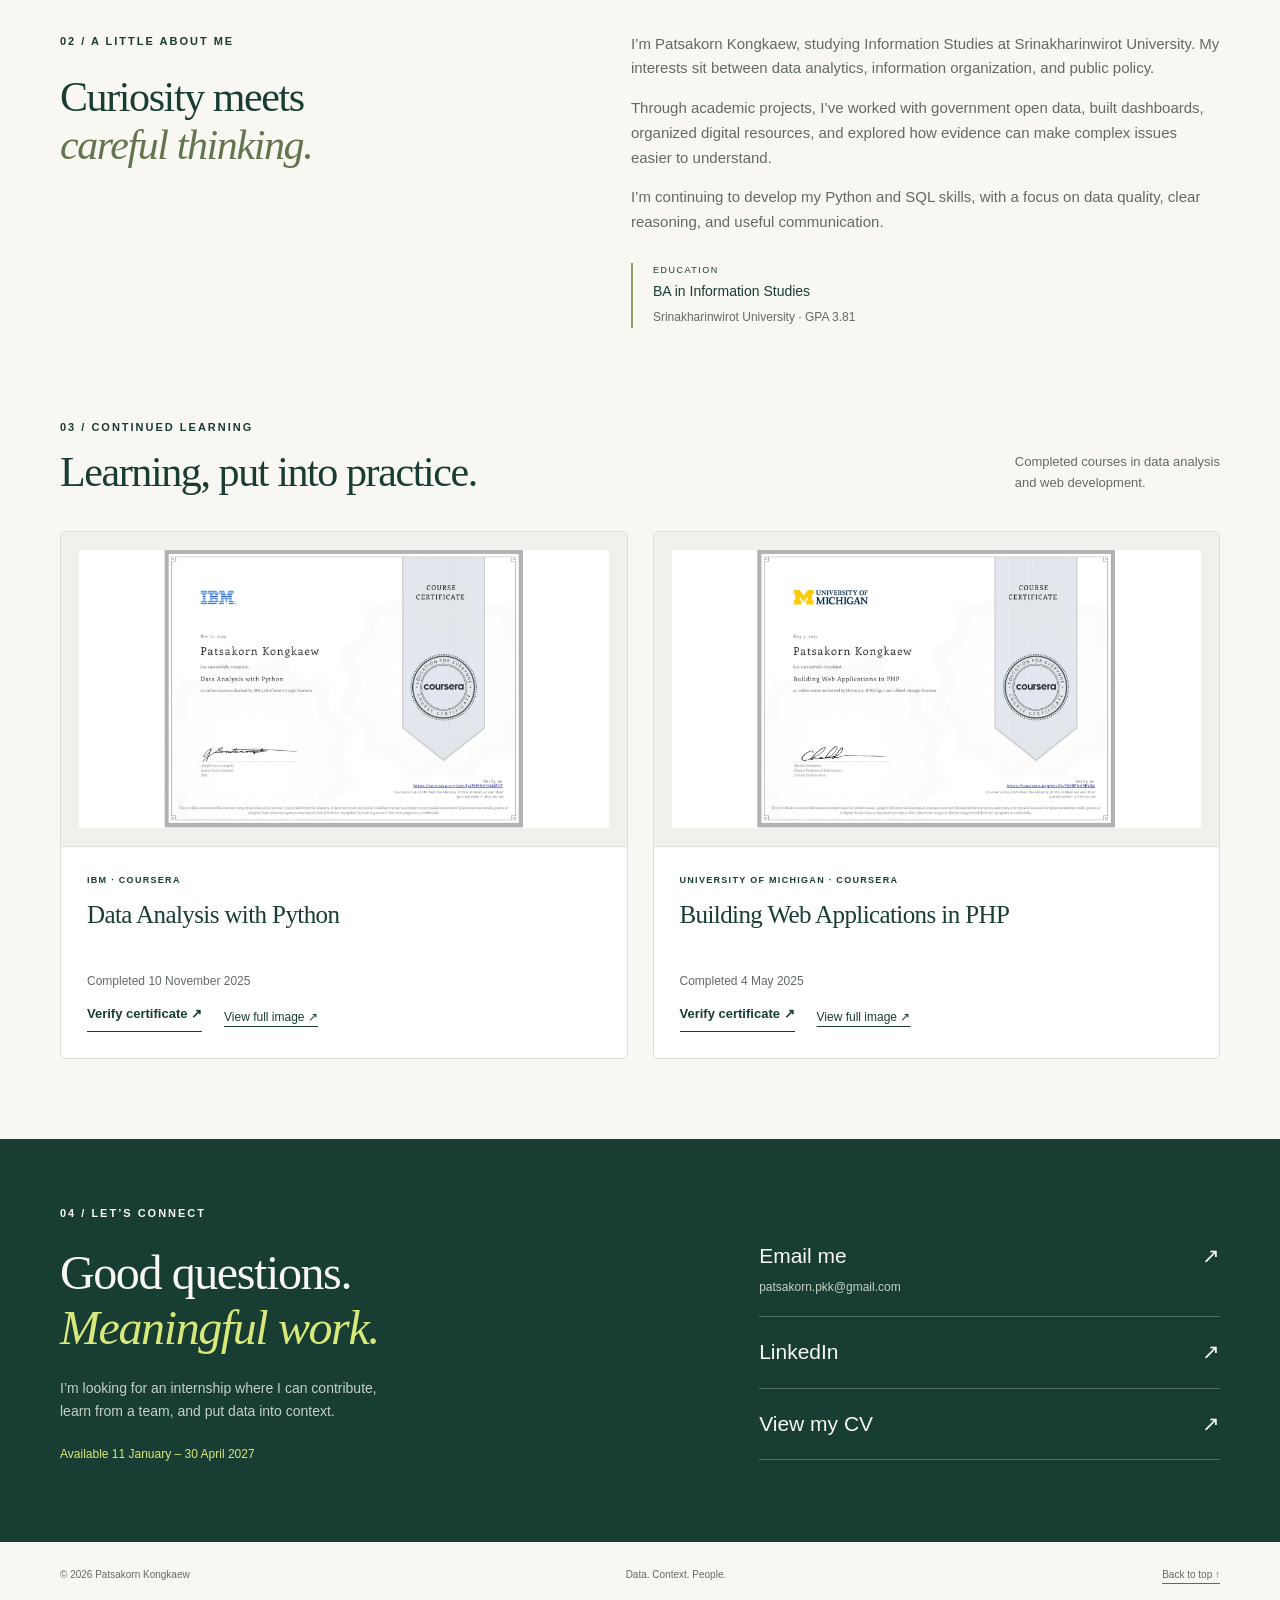
==== commit be539605: "Update index.html" ====
--- a/index.html
+++ b/index.html
@@ -26,7 +26,7 @@
   <section id="work" class="work wrap section">
     <div class="section-heading"><div><p class="eyebrow">01 / SELECTED WORK</p><h2>Questions worth exploring.</h2></div><p>Data, digital libraries, and stories<br>about the places we live.</p></div>
     <article id="accident-dashboard" class="featured project accident-feature">
-      <div class="project-visual accident-live"><iframe title="accident 2019-2025" src="https://app.powerbi.com/view?r=eyJrIjoiYjRhNjEyZDYtMDhlZS00NzNiLWE5MTMtZjIyMmQ3YTM2ZWQxIiwidCI6ImY5MGM0NjQ3LTg4NmYtNGI0Yy1iMmViLTU1NWRmOWVjNGU4MSIsImMiOjEwfQ%3D%3D" loading="eager" allowfullscreen></iframe><div class="accident-report-footer"><span class="image-caption">Updated dashboard · Accident data 2019–2025</span><a class="text-link" href="https://app.powerbi.com/view?r=eyJrIjoiYjRhNjEyZDYtMDhlZS00NzNiLWE5MTMtZjIyMmQ3YTM2ZWQxIiwidCI6ImY5MGM0NjQ3LTg4NmYtNGI0Yy1iMmViLTU1NWRmOWVjNGU4MSIsImMiOjEwfQ%3D%3D" target="_blank" rel="noopener">Open full report ↗</a></div></div>
+      <div class="project-visual accident-live"><iframe title="accident 2019-2025" src="https://app.powerbi.com/view?r=eyJrIjoiMjQ4ODNjZjAtOTk1ZC00MjNhLTgzZDYtNzEzYzg1NDIxYTRjIiwidCI6ImY5MGM0NjQ3LTg4NmYtNGI0Yy1iMmViLTU1NWRmOWVjNGU4MSIsImMiOjEwfQ%3D%3D" loading="eager" allowfullscreen></iframe><div class="accident-report-footer"><span class="image-caption">Updated dashboard · Accident data 2019–2025</span><a class="text-link" href="https://app.powerbi.com/view?r=eyJrIjoiYjRhNjEyZDYtMDhlZS00NzNiLWE5MTMtZjIyMmQ3YTM2ZWQxIiwidCI6ImY5MGM0NjQ3LTg4NmYtNGI0Yy1iMmViLTU1NWRmOWVjNGU4MSIsImMiOjEwfQ%3D%3D" target="_blank" rel="noopener">Open full report ↗</a></div></div>
       <div class="project-copy"><div class="project-meta"><span>01 — DATA ANALYSIS</span><span class="pill">Updated project</span></div><h3>Bangkok Road<br>Accident Analysis</h3><p>Analyzing reported road accidents in Bangkok from 2019–2025 using government open data, Python/Pandas, and Power BI. Independently expanded from a university course project.</p><div class="tags"><span>Excel</span><span>Power BI</span><span>Python / Pandas</span><span>Prophet</span></div><div class="project-details-cta"><a class="button primary project-details-button" href="#accident-case">Explore the project <span aria-hidden="true">↓</span></a><span class="project-details-hint">Data preparation, analysis &amp; Prophet experiment</span></div></div>
     </article>
   <section id="thesis-dashboard" class="project thesis-feature" aria-labelledby="thesis-title">
@@ -45,27 +45,27 @@
 
 
   <section class="case-section" aria-label="Project details"><div class="wrap">
-    <details id="accident-case" class="case"><summary><span><small>PROJECT NOTES / 01</small>Bangkok Road Accident Analysis</span><span class="toggle" aria-hidden="true">+</span></summary><div class="case-body"><div><h4>Problem</h4><p>How can reported accident records be organized to explore patterns over time and communicate road safety questions?</p></div><div><h4>Data & scope</h4><p>Open data from Thailand’s Ministry of Transport, focused on Bangkok. Expanded from the original 2022–2025 university course project to cover 2019–2025. This is not a complete census of accidents on every Bangkok road.</p><a href="https://datagov.mot.go.th/dataset/roadaccident" target="_blank" rel="noopener">Visit the data source ↗</a></div><div><h4>Cleaning & analysis</h4><p>The original project used Excel and Power BI. The updated version uses Python/Pandas for data cleaning and standardization across years, alongside an updated Power BI dashboard. The original course project also included exploratory time-series forecasting with Prophet.</p></div><div><h4>Insight & interpretation</h4><p>The project highlights the importance of separating recorded accident counts from risk: counts alone do not account for traffic exposure. Comparisons across years also depend on coverage and completeness.</p></div><div><h4>Interpretation guidelines</h4><p>Compare reporting periods and category definitions before interpreting trends. Use the dashboard to explore recorded patterns; assessing relative road risk requires additional traffic exposure data.</p></div><div><h4>My contribution</h4><p>I carried out the original course project and independently developed this updated version, expanding the time coverage and improving data preparation and visualization.</p></div></div><section class="forecast-experiment" aria-labelledby="forecast-title">
-<p class="eyebrow">EARLIER COURSE PROJECT · 2022–2025 DATA</p>
-<h3 id="forecast-title">Exploring time-series forecasting with Prophet</h3>
-<p>I experimented with Prophet in Python to produce a 365-day forecast and explore trend, weekly, and yearly components. These figures come from the earlier university project, rather than a new model trained on the expanded 2019–2025 dataset.</p>
-<p class="forecast-note"><strong>Experimental work:</strong> These plots illustrate model outputs, not demonstrated forecasting accuracy. No holdout evaluation or baseline comparison is presented here. Seasonal components describe estimated contributions to the forecast, not observed accident counts or evidence that holidays cause accidents.</p>
-<div class="forecast-gallery">
-<figure><a href="assets/prophet-forecast.png" target="_blank" rel="noopener"><img src="assets/prophet-forecast.png" alt="Earlier Prophet experiment showing historical observations, a 365-day forecast and a shaded uncertainty interval" loading="lazy"></a><figcaption><strong>365-day forecast.</strong> An exploratory projection with uncertainty; the highlighted periods are annotations from the original presentation.</figcaption></figure>
-<figure><a href="assets/prophet-trend.png" target="_blank" rel="noopener"><img src="assets/prophet-trend.png" alt="Estimated long-term trend component from the earlier Prophet model" loading="lazy"></a><figcaption><strong>Trend component.</strong> The fitted long-term direction and its extrapolation, rather than a confirmed future decline.</figcaption></figure>
-<figure><a href="assets/prophet-weekly.png" target="_blank" rel="noopener"><img src="assets/prophet-weekly.png" alt="Estimated weekly seasonality component with higher values on Friday and Saturday" loading="lazy"></a><figcaption><strong>Weekly component.</strong> Friday and Saturday show higher estimated contributions in this model. This is not a direct ranking of observed accident totals.</figcaption></figure>
-<figure><a href="assets/prophet-yearly.png" target="_blank" rel="noopener"><img src="assets/prophet-yearly.png" alt="Estimated yearly seasonality component plotted across the calendar year" loading="lazy"></a><figcaption><strong>Yearly component.</strong> Estimated seasonal variation across the year. The original image title says “Day of week”; its horizontal axis actually represents the day of year. Holiday annotations are exploratory interpretations.</figcaption></figure>
-</div>
-<p><strong>Further validation:</strong> Use a chronological holdout or rolling evaluation and compare with a simple seasonal baseline before using forecasts to support decisions.</p>
+    <details id="accident-case" class="case"><summary><span><small>PROJECT NOTES / 01</small>Bangkok Road Accident Analysis</span><span class="toggle" aria-hidden="true">+</span></summary><div class="case-body"><div><h4>Problem</h4><p>How can reported accident records be organized to explore patterns over time and communicate road safety questions?</p></div><div><h4>Data & scope</h4><p>Open data from Thailand’s Ministry of Transport, focused on Bangkok. Expanded from the original 2022–2025 university course project to cover 2019–2025. This is not a complete census of accidents on every Bangkok road.</p><a href="https://datagov.mot.go.th/dataset/roadaccident" target="_blank" rel="noopener">Visit the data source ↗</a></div><div><h4>Cleaning & analysis</h4><p>The original project used Excel and Power BI. The updated version uses Python/Pandas for data cleaning and standardization across years, alongside an updated Power BI dashboard. The original course project also included exploratory time-series forecasting with Prophet.</p></div><div><h4>Insight & interpretation</h4><p>The project highlights the importance of separating recorded accident counts from risk: counts alone do not account for traffic exposure. Comparisons across years also depend on coverage and completeness.</p></div><div><h4>Interpretation guidelines</h4><p>Compare reporting periods and category definitions before interpreting trends. Use the dashboard to explore recorded patterns; assessing relative road risk requires additional traffic exposure data.</p></div><div><h4>My contribution</h4><p>I carried out the original course project and independently developed this updated version, expanding the time coverage and improving data preparation and visualization.</p></div></div><section class="forecast-experiment" aria-labelledby="forecast-title">
+<p class="eyebrow">EARLIER COURSE PROJECT · 2022–2025 DATA</p>
+<h3 id="forecast-title">Exploring time-series forecasting with Prophet</h3>
+<p>I experimented with Prophet in Python to produce a 365-day forecast and explore trend, weekly, and yearly components. These figures come from the earlier university project, rather than a new model trained on the expanded 2019–2025 dataset.</p>
+<p class="forecast-note"><strong>Experimental work:</strong> These plots illustrate model outputs, not demonstrated forecasting accuracy. No holdout evaluation or baseline comparison is presented here. Seasonal components describe estimated contributions to the forecast, not observed accident counts or evidence that holidays cause accidents.</p>
+<div class="forecast-gallery">
+<figure><a href="assets/prophet-forecast.png" target="_blank" rel="noopener"><img src="assets/prophet-forecast.png" alt="Earlier Prophet experiment showing historical observations, a 365-day forecast and a shaded uncertainty interval" loading="lazy"></a><figcaption><strong>365-day forecast.</strong> An exploratory projection with uncertainty; the highlighted periods are annotations from the original presentation.</figcaption></figure>
+<figure><a href="assets/prophet-trend.png" target="_blank" rel="noopener"><img src="assets/prophet-trend.png" alt="Estimated long-term trend component from the earlier Prophet model" loading="lazy"></a><figcaption><strong>Trend component.</strong> The fitted long-term direction and its extrapolation, rather than a confirmed future decline.</figcaption></figure>
+<figure><a href="assets/prophet-weekly.png" target="_blank" rel="noopener"><img src="assets/prophet-weekly.png" alt="Estimated weekly seasonality component with higher values on Friday and Saturday" loading="lazy"></a><figcaption><strong>Weekly component.</strong> Friday and Saturday show higher estimated contributions in this model. This is not a direct ranking of observed accident totals.</figcaption></figure>
+<figure><a href="assets/prophet-yearly.png" target="_blank" rel="noopener"><img src="assets/prophet-yearly.png" alt="Estimated yearly seasonality component plotted across the calendar year" loading="lazy"></a><figcaption><strong>Yearly component.</strong> Estimated seasonal variation across the year. The original image title says “Day of week”; its horizontal axis actually represents the day of year. Holiday annotations are exploratory interpretations.</figcaption></figure>
+</div>
+<p><strong>Further validation:</strong> Use a chronological holdout or rolling evaluation and compare with a simple seasonal baseline before using forecasts to support decisions.</p>
 </section></details>
-    <details id="thesis-case" class="case"><summary><span><small>PROJECT NOTES / 02</small>Children’s Literature Thesis Archive &amp; Dashboard</span><span class="toggle" aria-hidden="true">+</span></summary>
-<div class="case-body">
-<div><h4>Problem</h4><p>How can a department organize thesis records into an accessible digital collection and make patterns across the collection easier to explore?</p></div>
-<div><h4>Data preparation &amp; organization</h4><p>Collected, cleaned, and organized thesis information for a digital archive, with a database supporting the website and records used for dashboard analysis.</p></div>
-<div><h4>Analysis &amp; dashboard</h4><p>Developed a Power BI dashboard to explore thesis topics and publication trends over time. Report pages and filters let visitors examine the collection from different perspectives.</p></div>
-<div><h4>Delivered for real use</h4><p>This project was developed for the Children’s Literature department and handed over for departmental use. The archive and dashboard were delivered as a working system, with the dashboard available on the department website.</p><a class="text-link" href="https://www.childrenlitswu.com/dashboard/" target="_blank" rel="noopener">View the departmental dashboard ↗</a></div>
-<div><h4>My contribution</h4><p>Contributed across data collection, cleaning, database and website development, and dashboard creation, working with the project team to deliver the system to the department.</p></div>
-<div><h4>Tools &amp; handover</h4><p>WordPress · MySQL · Power BI. The completed system was handed over to the department; the linked website provides a public example of the delivered work.</p></div>
+    <details id="thesis-case" class="case"><summary><span><small>PROJECT NOTES / 02</small>Children’s Literature Thesis Archive &amp; Dashboard</span><span class="toggle" aria-hidden="true">+</span></summary>
+<div class="case-body">
+<div><h4>Problem</h4><p>How can a department organize thesis records into an accessible digital collection and make patterns across the collection easier to explore?</p></div>
+<div><h4>Data preparation &amp; organization</h4><p>Collected, cleaned, and organized thesis information for a digital archive, with a database supporting the website and records used for dashboard analysis.</p></div>
+<div><h4>Analysis &amp; dashboard</h4><p>Developed a Power BI dashboard to explore thesis topics and publication trends over time. Report pages and filters let visitors examine the collection from different perspectives.</p></div>
+<div><h4>Delivered for real use</h4><p>This project was developed for the Children’s Literature department and handed over for departmental use. The archive and dashboard were delivered as a working system, with the dashboard available on the department website.</p><a class="text-link" href="https://www.childrenlitswu.com/dashboard/" target="_blank" rel="noopener">View the departmental dashboard ↗</a></div>
+<div><h4>My contribution</h4><p>Contributed across data collection, cleaning, database and website development, and dashboard creation, working with the project team to deliver the system to the department.</p></div>
+<div><h4>Tools &amp; handover</h4><p>WordPress · MySQL · Power BI. The completed system was handed over to the department; the linked website provides a public example of the delivered work.</p></div>
 </div></details><details id="urban-case" class="case"><summary><span><small>PROJECT NOTES / 04</small>Healthy Lifestyle in Bangkok</span><span class="toggle" aria-hidden="true">+</span></summary><div class="case-body"><div><h4>Question</h4><p>What does access to exercise facilities and green spaces mean for everyday life in Bangkok?</p></div><div><h4>Research approach</h4><p>Synthesized published statistics, articles, and reports into an illustrated academic feature. This work uses secondary sources rather than an original field survey.</p></div><div><h4>Story & policy context</h4><p>Connected differences in public-space access with urban wellbeing and discussed initiatives such as the 15-minute park concept and the reuse of vacant land.</p></div><div><h4>What I learned</h4><p>How a place is classified matters: a green area is not necessarily a publicly accessible park. Clear definitions, source attribution, and careful visual communication are essential when telling a story with data.</p></div></div></details>
   </div></section>
   <section id="about" class="about wrap section"><div><p class="eyebrow">02 / A LITTLE ABOUT ME</p><h2>Curiosity meets<br><em>careful thinking.</em></h2></div><div class="about-copy"><p>I’m Patsakorn Kongkaew, studying Information Studies at Srinakharinwirot University. My interests sit between data analytics, information organization, and public policy.</p><p>Through academic projects, I’ve worked with government open data, built dashboards, organized digital resources, and explored how evidence can make complex issues easier to understand.</p><p>I’m continuing to develop my Python and SQL skills, with a focus on data quality, clear reasoning, and useful communication.</p><div class="education"><span>EDUCATION</span><strong>BA in Information Studies</strong><p>Srinakharinwirot University · GPA 3.81</p></div></div></section>
--- a/styles.css
+++ b/styles.css
@@ -24,3 +24,7 @@
 
 .edu-logo-visual{display:flex;align-items:center;justify-content:center;background:#f3f0eb;padding:20px}.edu-logo-visual img{display:block;width:100%;height:100%;object-fit:contain}
 
+
+/* Align project actions across cards with different description lengths. */
+.project-grid>.small-project{display:flex;flex-direction:column}.project-grid>.small-project>.edu-visual,.project-grid>.small-project>.feature-visual{flex-shrink:0}.project-grid .small-copy{display:flex;flex-direction:column;flex:1}.project-grid .small-copy>.project-details-button{margin-top:auto;align-self:flex-start}
+
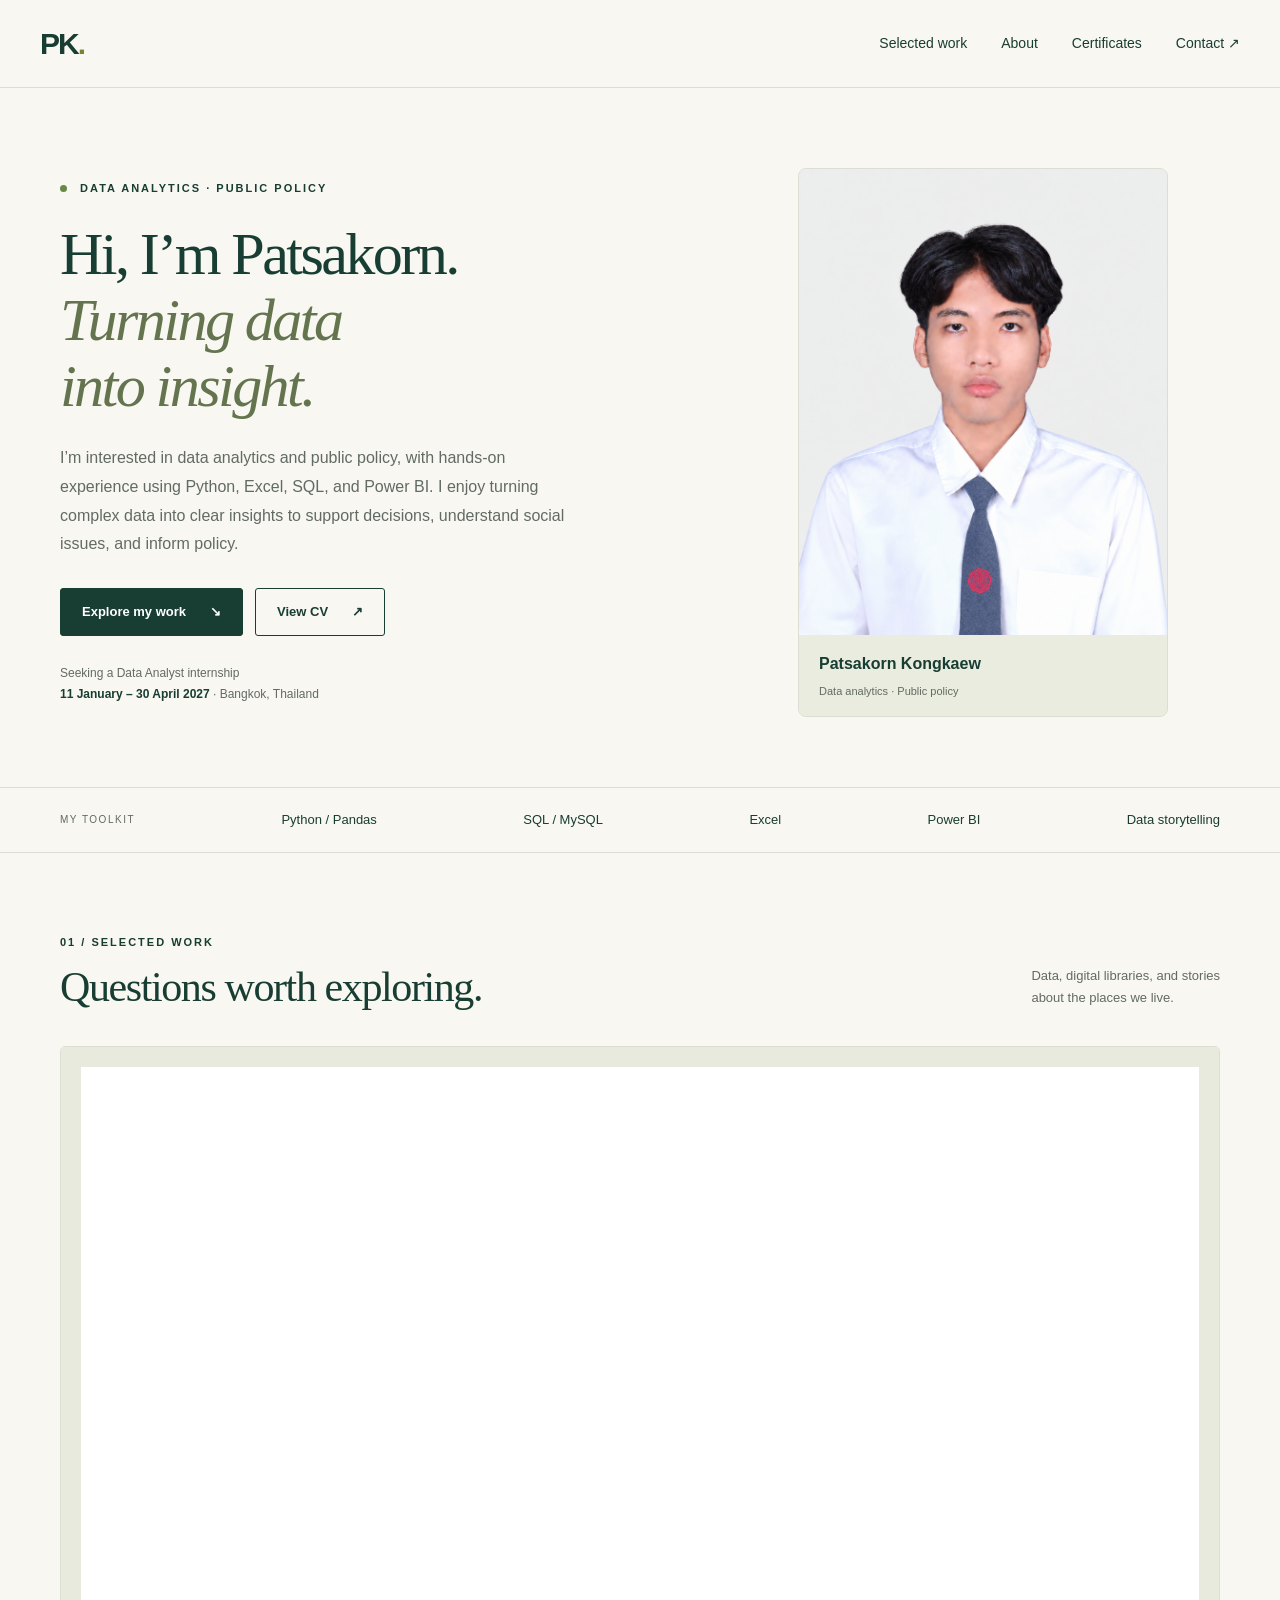
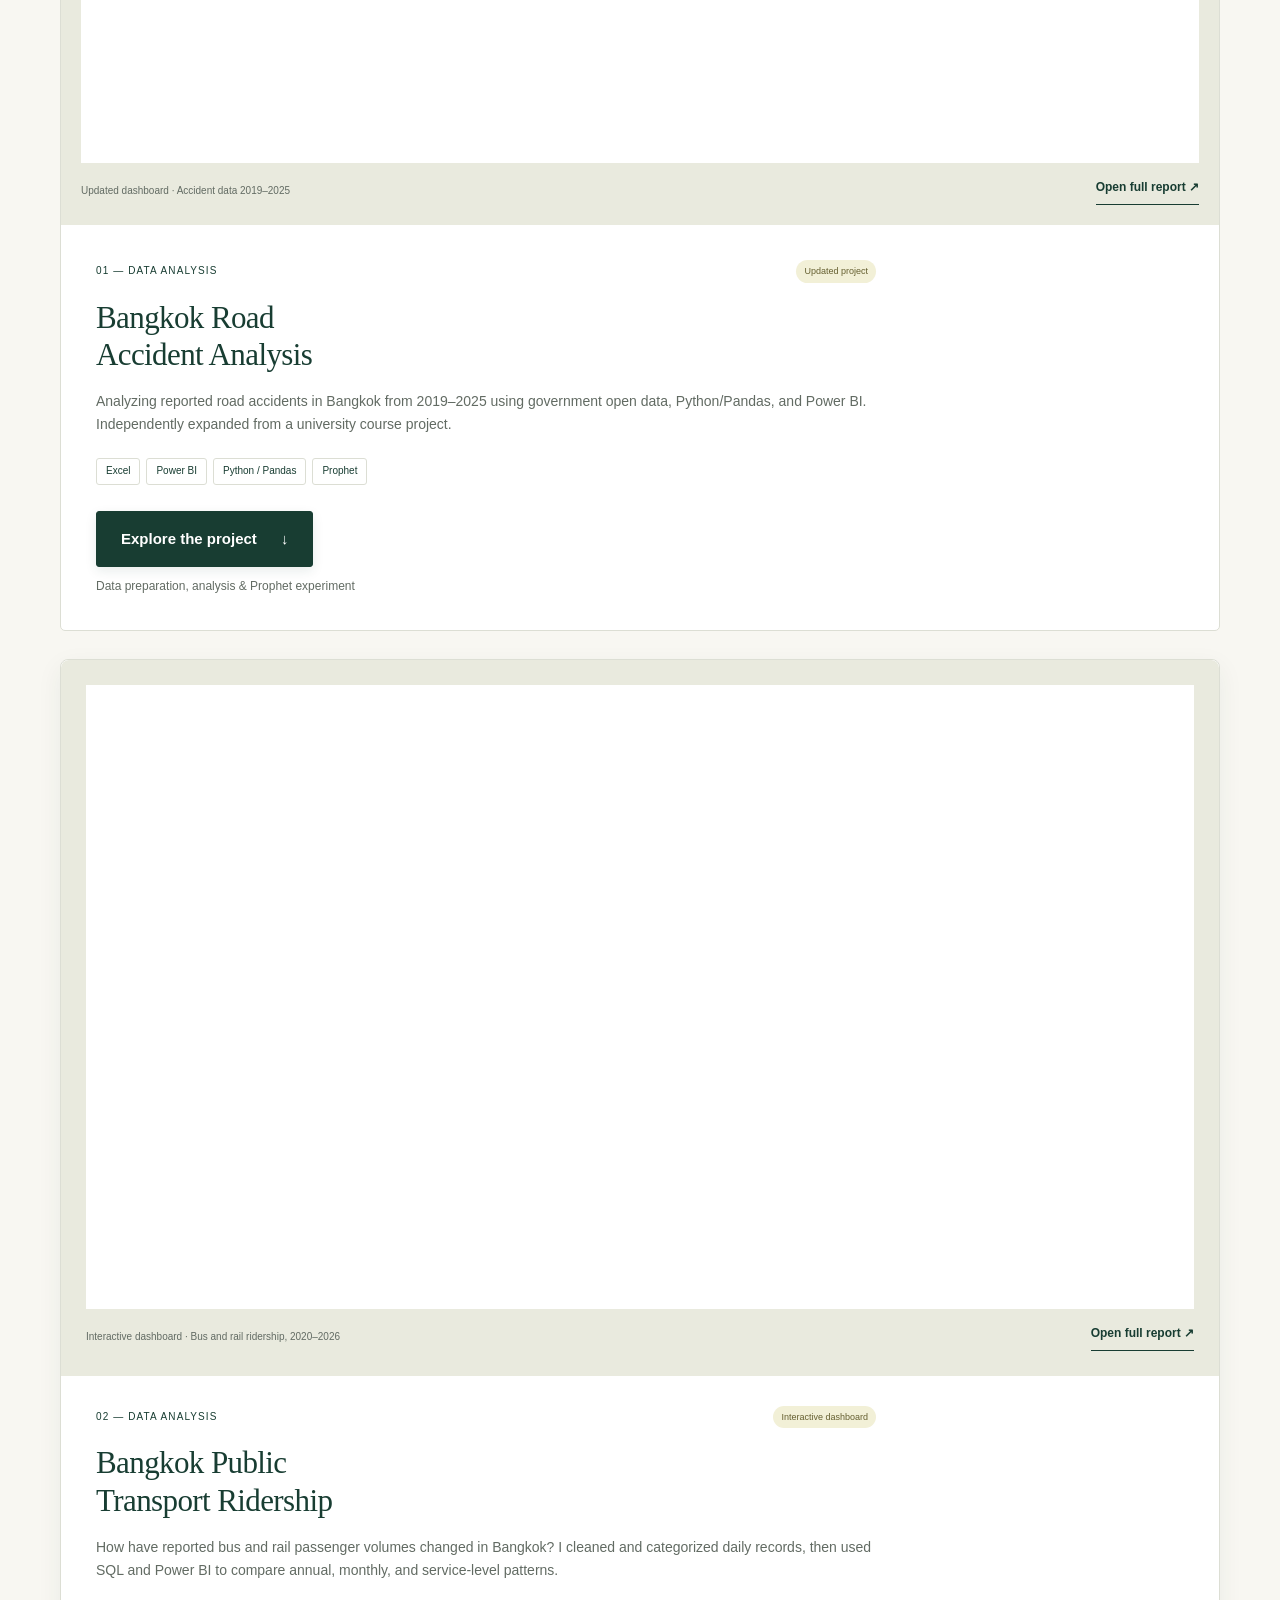
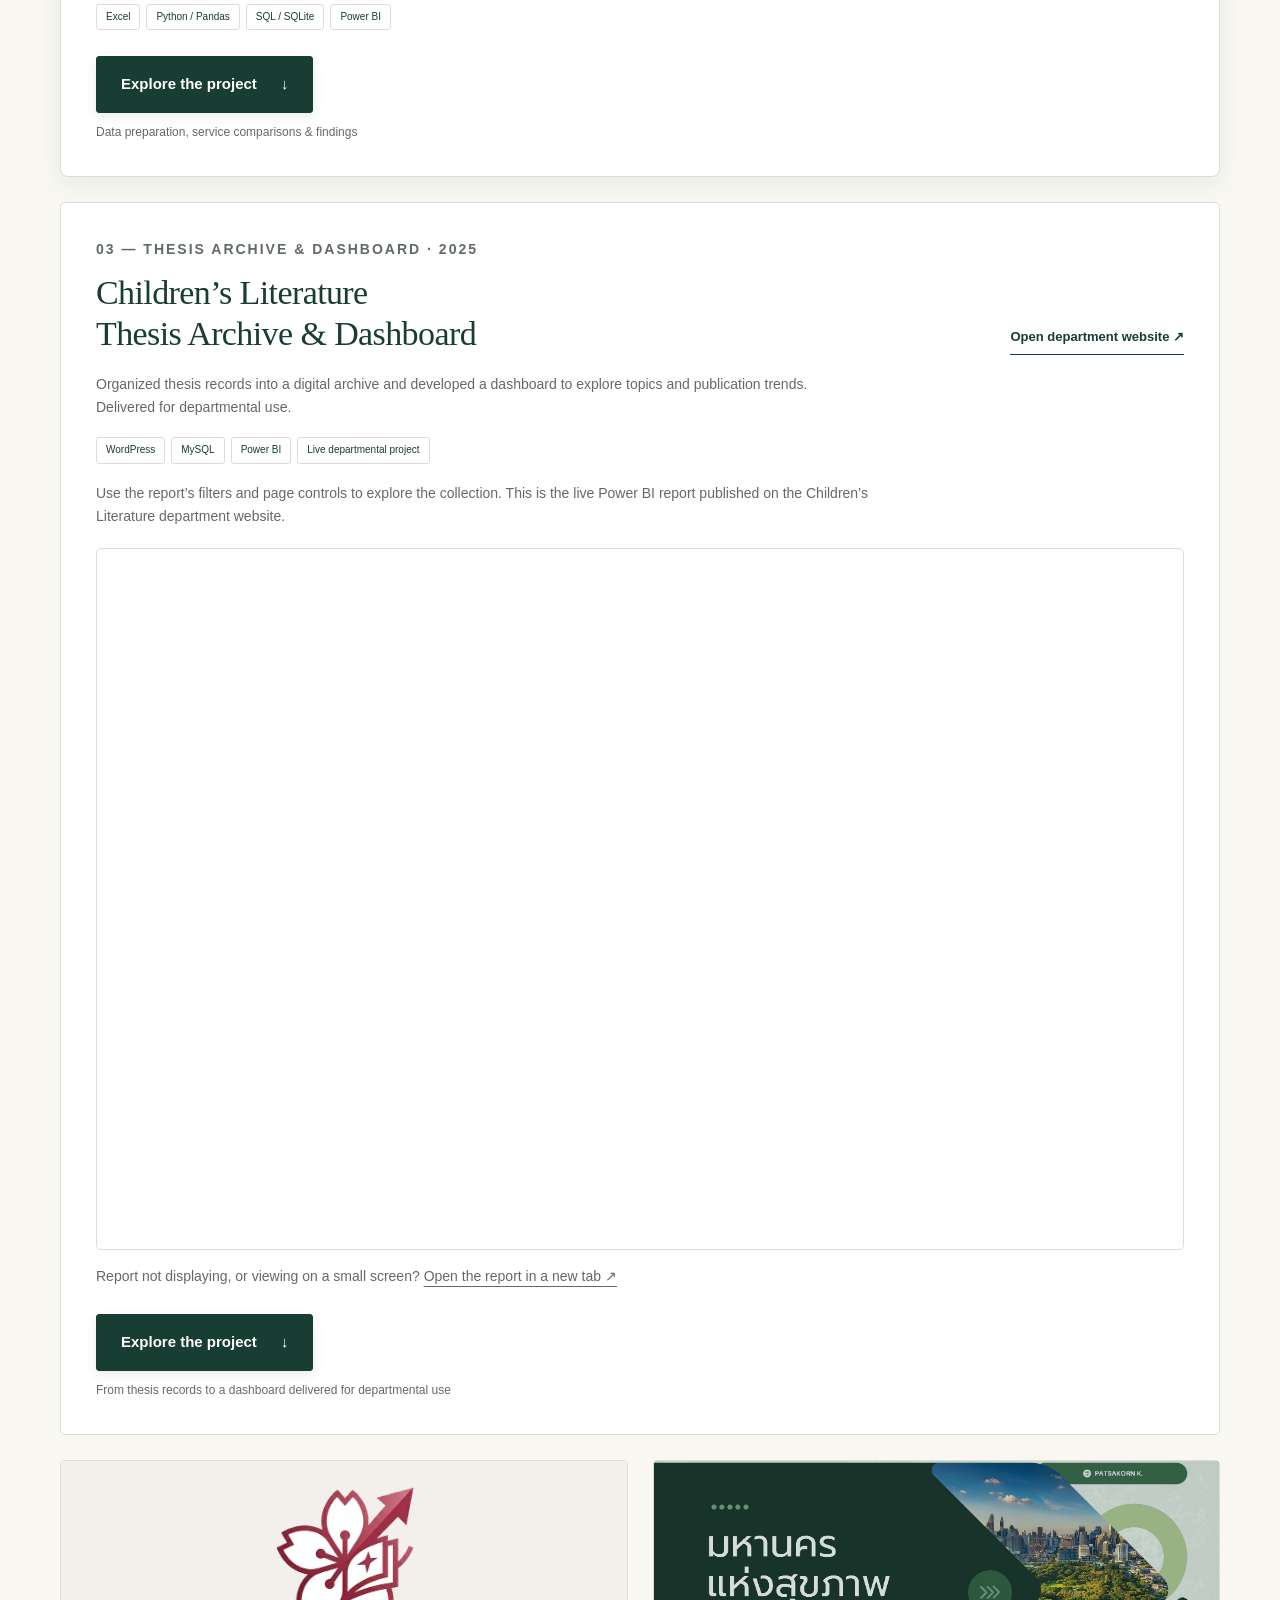
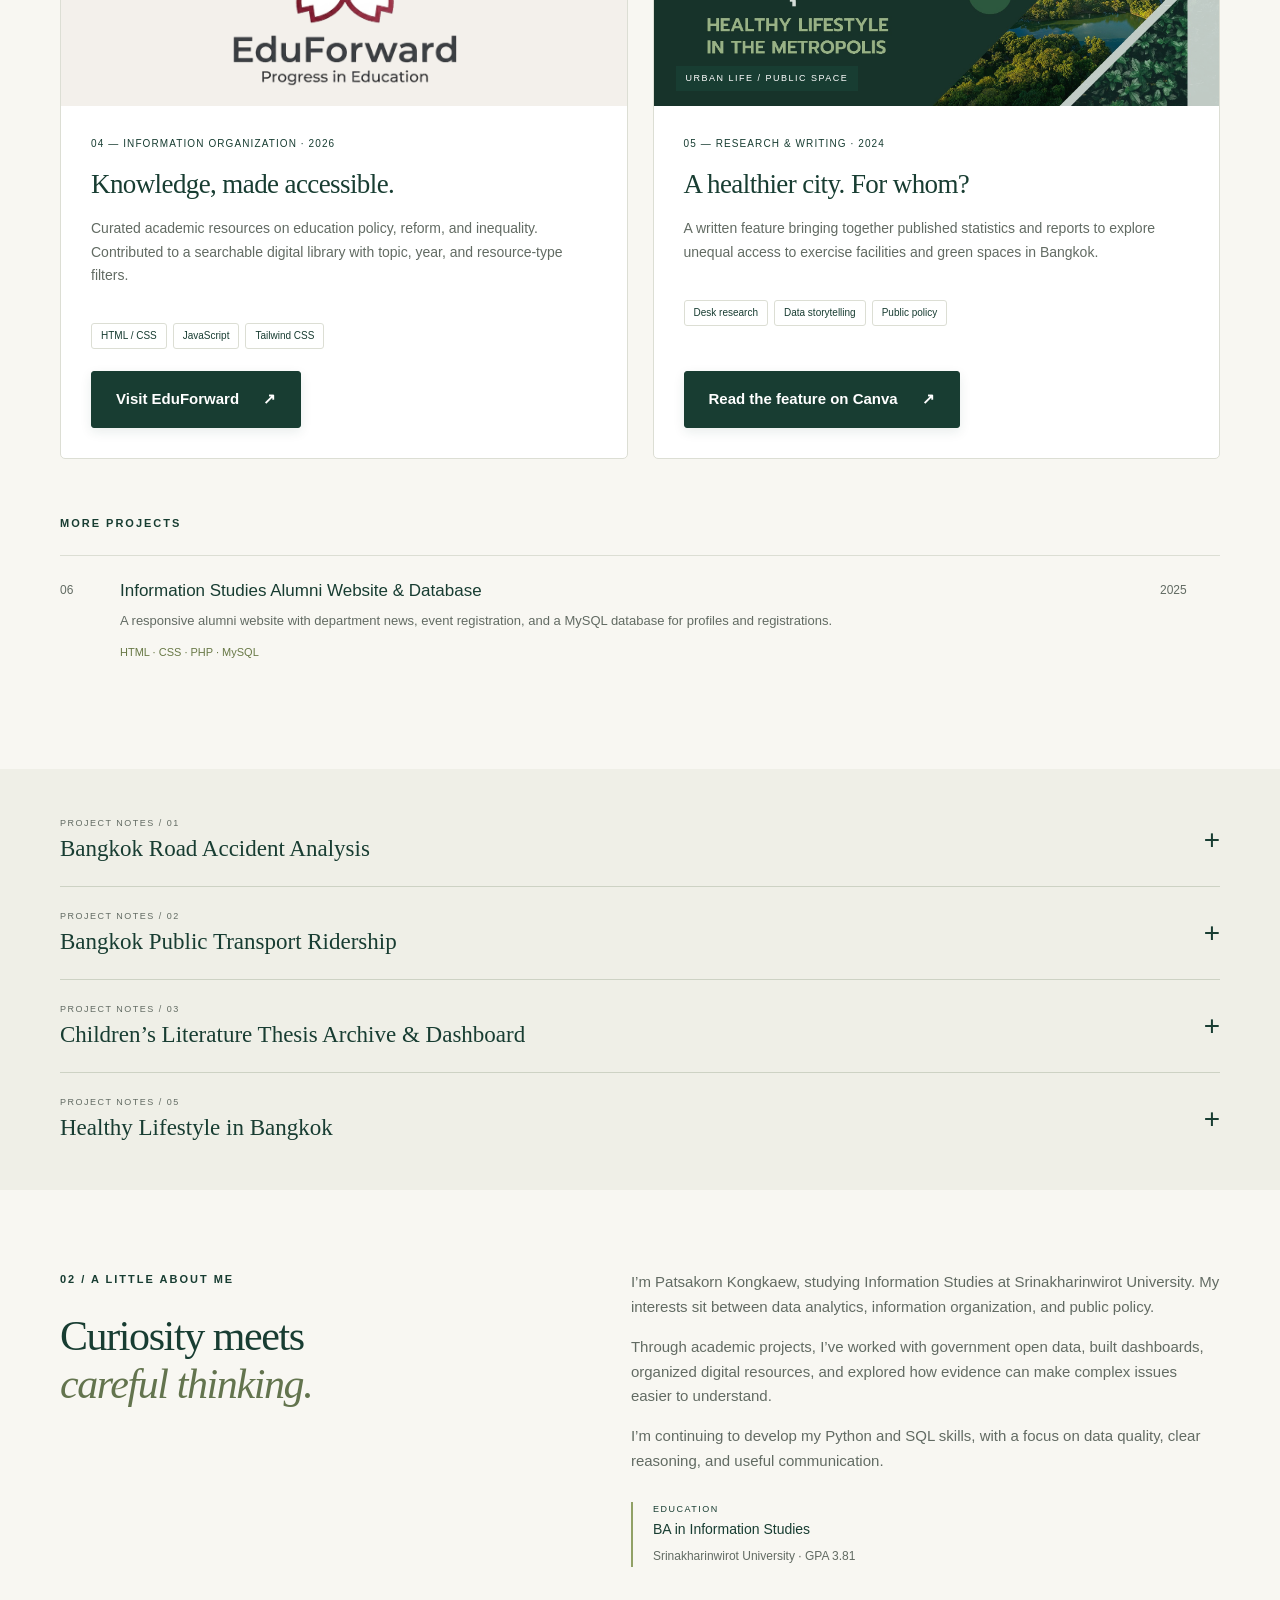
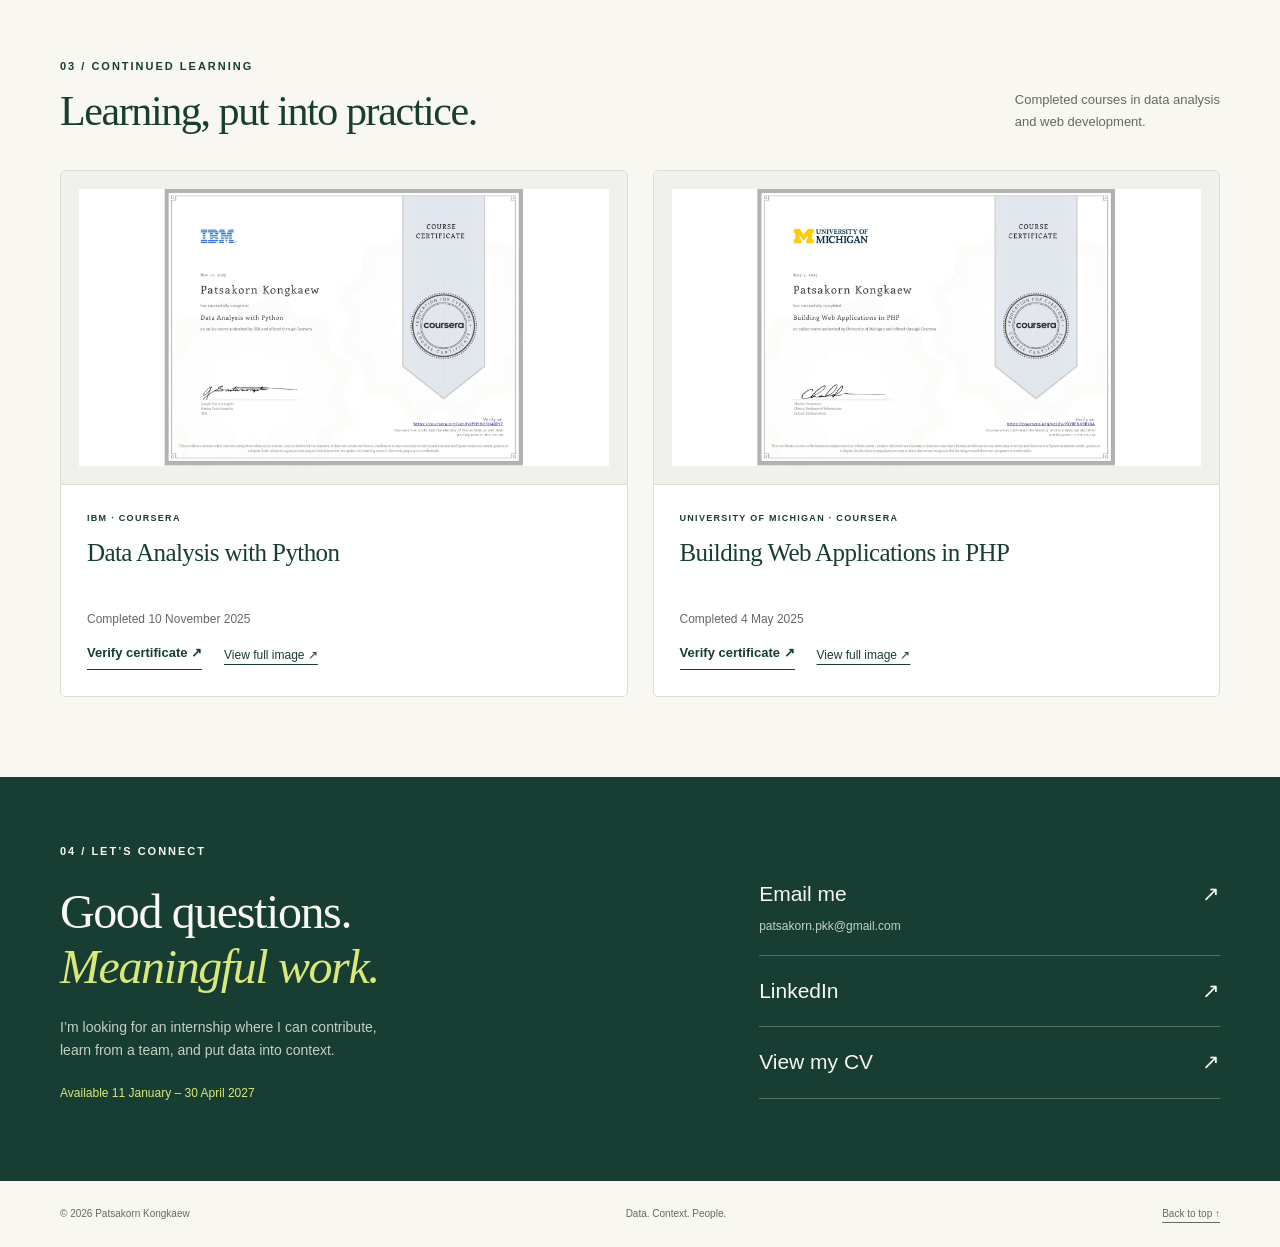
==== commit 065d7d2c: "Add files via upload" ====
--- a/index.html
+++ b/index.html
@@ -26,47 +26,66 @@
   <section id="work" class="work wrap section">
     <div class="section-heading"><div><p class="eyebrow">01 / SELECTED WORK</p><h2>Questions worth exploring.</h2></div><p>Data, digital libraries, and stories<br>about the places we live.</p></div>
     <article id="accident-dashboard" class="featured project accident-feature">
-      <div class="project-visual accident-live"><iframe title="accident 2019-2025" src="https://app.powerbi.com/view?r=eyJrIjoiMjQ4ODNjZjAtOTk1ZC00MjNhLTgzZDYtNzEzYzg1NDIxYTRjIiwidCI6ImY5MGM0NjQ3LTg4NmYtNGI0Yy1iMmViLTU1NWRmOWVjNGU4MSIsImMiOjEwfQ%3D%3D" loading="eager" allowfullscreen></iframe><div class="accident-report-footer"><span class="image-caption">Updated dashboard · Accident data 2019–2025</span><a class="text-link" href="https://app.powerbi.com/view?r=eyJrIjoiYjRhNjEyZDYtMDhlZS00NzNiLWE5MTMtZjIyMmQ3YTM2ZWQxIiwidCI6ImY5MGM0NjQ3LTg4NmYtNGI0Yy1iMmViLTU1NWRmOWVjNGU4MSIsImMiOjEwfQ%3D%3D" target="_blank" rel="noopener">Open full report ↗</a></div></div>
+      <div class="project-visual accident-live"><iframe title="accident 2019-2025" src="https://app.powerbi.com/view?r=eyJrIjoiMjQ4ODNjZjAtOTk1ZC00MjNhLTgzZDYtNzEzYzg1NDIxYTRjIiwidCI6ImY5MGM0NjQ3LTg4NmYtNGI0Yy1iMmViLTU1NWRmOWVjNGU4MSIsImMiOjEwfQ%3D%3D" loading="eager" allowfullscreen></iframe><div class="accident-report-footer"><span class="image-caption">Updated dashboard · Accident data 2019–2025</span><a class="text-link" href="https://app.powerbi.com/view?r=eyJrIjoiMjQ4ODNjZjAtOTk1ZC00MjNhLTgzZDYtNzEzYzg1NDIxYTRjIiwidCI6ImY5MGM0NjQ3LTg4NmYtNGI0Yy1iMmViLTU1NWRmOWVjNGU4MSIsImMiOjEwfQ%3D%3D" target="_blank" rel="noopener">Open full report ↗</a></div></div>
       <div class="project-copy"><div class="project-meta"><span>01 — DATA ANALYSIS</span><span class="pill">Updated project</span></div><h3>Bangkok Road<br>Accident Analysis</h3><p>Analyzing reported road accidents in Bangkok from 2019–2025 using government open data, Python/Pandas, and Power BI. Independently expanded from a university course project.</p><div class="tags"><span>Excel</span><span>Power BI</span><span>Python / Pandas</span><span>Prophet</span></div><div class="project-details-cta"><a class="button primary project-details-button" href="#accident-case">Explore the project <span aria-hidden="true">↓</span></a><span class="project-details-hint">Data preparation, analysis &amp; Prophet experiment</span></div></div>
     </article>
+    <article id="transport-dashboard" class="featured project accident-feature transport-feature">
+      <div class="project-visual transport-live">
+        <iframe title="Bangkok Public Transport Ridership Dashboard" src="https://app.powerbi.com/view?r=eyJrIjoiMGY3ZGY4ZTYtMGRjOC00ZDU1LWFmOTAtM2Y4NWZjYjFjNTRhIiwidCI6ImY5MGM0NjQ3LTg4NmYtNGI0Yy1iMmViLTU1NWRmOWVjNGU4MSIsImMiOjEwfQ%3D%3D" loading="lazy" allowfullscreen></iframe>
+        <div class="accident-report-footer"><span class="image-caption">Interactive dashboard · Bus and rail ridership, 2020–2026</span><a class="text-link" href="https://app.powerbi.com/view?r=eyJrIjoiMGY3ZGY4ZTYtMGRjOC00ZDU1LWFmOTAtM2Y4NWZjYjFjNTRhIiwidCI6ImY5MGM0NjQ3LTg4NmYtNGI0Yy1iMmViLTU1NWRmOWVjNGU4MSIsImMiOjEwfQ%3D%3D" target="_blank" rel="noopener">Open full report ↗</a></div>
+      </div>
+      <div class="project-copy"><div class="project-meta"><span>02 — DATA ANALYSIS</span><span class="pill">Interactive dashboard</span></div><h3>Bangkok Public<br>Transport Ridership</h3>
+        <p>How have reported bus and rail passenger volumes changed in Bangkok? I cleaned and categorized daily records, then used SQL and Power BI to compare annual, monthly, and service-level patterns.</p>
+        <div class="tags"><span>Excel</span><span>Python / Pandas</span><span>SQL / SQLite</span><span>Power BI</span></div>
+        <div class="project-details-cta"><a class="button primary project-details-button" href="#transport-case">Explore the project <span aria-hidden="true">↓</span></a><span class="project-details-hint">Data preparation, service comparisons &amp; findings</span></div>
+      </div>
+    </article>
   <section id="thesis-dashboard" class="project thesis-feature" aria-labelledby="thesis-title">
-    <div class="section-heading"><div><p class="eyebrow">02 — THESIS ARCHIVE & DASHBOARD · 2025</p><h3 id="thesis-title">Children’s Literature<br>Thesis Archive & Dashboard</h3></div><a class="text-link" href="https://www.childrenlitswu.com/dashboard/" target="_blank" rel="noopener">Open department website ↗</a></div>
+    <div class="section-heading"><div><p class="eyebrow">03 — THESIS ARCHIVE & DASHBOARD · 2025</p><h3 id="thesis-title">Children’s Literature<br>Thesis Archive & Dashboard</h3></div><a class="text-link" href="https://www.childrenlitswu.com/dashboard/" target="_blank" rel="noopener">Open department website ↗</a></div>
     <p class="thesis-description">Organized thesis records into a digital archive and developed a dashboard to explore topics and publication trends. Delivered for departmental use.</p><div class="tags"><span>WordPress</span><span>MySQL</span><span>Power BI</span><span>Live departmental project</span></div>
     <p class="dashboard-intro">Use the report’s filters and page controls to explore the collection. This is the live Power BI report published on the Children’s Literature department website.</p>
     <div class="dashboard-frame"><iframe title="Children’s Literature thesis collection — interactive Power BI dashboard" src="https://app.powerbi.com/view?r=eyJrIjoiOGU0MTQ4YzYtZWM5Zi00N2QwLWJkZDktYTk1NjA2MTg5Njc1IiwidCI6ImY5MGM0NjQ3LTg4NmYtNGI0Yy1iMmViLTU1NWRmOWVjNGU4MSIsImMiOjEwfQ%3D%3D" loading="eager" allowfullscreen></iframe></div>
     <p class="dashboard-help">Report not displaying, or viewing on a small screen? <a href="https://app.powerbi.com/view?r=eyJrIjoiOGU0MTQ4YzYtZWM5Zi00N2QwLWJkZDktYTk1NjA2MTg5Njc1IiwidCI6ImY5MGM0NjQ3LTg4NmYtNGI0Yy1iMmViLTU1NWRmOWVjNGU4MSIsImMiOjEwfQ%3D%3D" target="_blank" rel="noopener">Open the report in a new tab ↗</a></p>
   <div class="project-details-cta"><a class="button primary project-details-button" href="#thesis-case">Explore the project <span aria-hidden="true">↓</span></a><span class="project-details-hint">From thesis records to a dashboard delivered for departmental use</span></div></section>
     <div class="project-grid">
-      <article class="project small-project"><div class="edu-visual edu-logo-visual"><img src="assets/eduforward-logo.png" alt="EduForward — Progress in Education" loading="lazy"></div><div class="small-copy"><p class="project-meta">03 — INFORMATION ORGANIZATION · 2026</p><h3>Knowledge, made accessible.</h3><p>Curated academic resources on education policy, reform, and inequality. Contributed to a searchable digital library with topic, year, and resource-type filters.</p><div class="tags"><span>HTML / CSS</span><span>JavaScript</span><span>Tailwind CSS</span></div><a class="button primary project-details-button" href="https://eduforward.vercel.app/" target="_blank" rel="noopener">Visit EduForward <span aria-hidden="true">↗</span></a></div></article>
-      <article class="project small-project"><div class="feature-visual"><img src="assets/urban-feature.jpg" alt="Cover of Healthy Lifestyle in the Metropolis, a Thai feature on urban health and public spaces" loading="lazy"><span>URBAN LIFE / PUBLIC SPACE</span></div><div class="small-copy"><p class="project-meta">04 — RESEARCH & WRITING · 2024</p><h3>A healthier city. For whom?</h3><p>A written feature bringing together published statistics and reports to explore unequal access to exercise facilities and green spaces in Bangkok.</p><div class="tags"><span>Desk research</span><span>Data storytelling</span><span>Public policy</span></div><a class="button primary project-details-button" href="https://canva.link/8oh652t1zyog7kq" target="_blank" rel="noopener">Read the feature on Canva <span aria-hidden="true">↗</span></a></div></article>
+      <article class="project small-project"><div class="edu-visual edu-logo-visual"><img src="assets/eduforward-logo.png" alt="EduForward — Progress in Education" loading="lazy"></div><div class="small-copy"><p class="project-meta">04 — INFORMATION ORGANIZATION · 2026</p><h3>Knowledge, made accessible.</h3><p>Curated academic resources on education policy, reform, and inequality. Contributed to a searchable digital library with topic, year, and resource-type filters.</p><div class="tags"><span>HTML / CSS</span><span>JavaScript</span><span>Tailwind CSS</span></div><a class="button primary project-details-button" href="https://eduforward.vercel.app/" target="_blank" rel="noopener">Visit EduForward <span aria-hidden="true">↗</span></a></div></article>
+      <article class="project small-project"><div class="feature-visual"><img src="assets/urban-feature.jpg" alt="Cover of Healthy Lifestyle in the Metropolis, a Thai feature on urban health and public spaces" loading="lazy"><span>URBAN LIFE / PUBLIC SPACE</span></div><div class="small-copy"><p class="project-meta">05 — RESEARCH & WRITING · 2024</p><h3>A healthier city. For whom?</h3><p>A written feature bringing together published statistics and reports to explore unequal access to exercise facilities and green spaces in Bangkok.</p><div class="tags"><span>Desk research</span><span>Data storytelling</span><span>Public policy</span></div><a class="button primary project-details-button" href="https://canva.link/8oh652t1zyog7kq" target="_blank" rel="noopener">Read the feature on Canva <span aria-hidden="true">↗</span></a></div></article>
     </div>
-    <div class="other-work"><p class="eyebrow">MORE PROJECTS</p><div class="other-row"><span class="row-number">05</span><div><h3>Information Studies Alumni Website & Database</h3><p>A responsive alumni website with department news, event registration, and a MySQL database for profiles and registrations.</p><span class="tools">HTML · CSS · PHP · MySQL</span></div><span class="year">2025</span></div></div>
+    <div class="other-work"><p class="eyebrow">MORE PROJECTS</p><div class="other-row"><span class="row-number">06</span><div><h3>Information Studies Alumni Website & Database</h3><p>A responsive alumni website with department news, event registration, and a MySQL database for profiles and registrations.</p><span class="tools">HTML · CSS · PHP · MySQL</span></div><span class="year">2025</span></div></div>
   </section>
 
 
   <section class="case-section" aria-label="Project details"><div class="wrap">
-    <details id="accident-case" class="case"><summary><span><small>PROJECT NOTES / 01</small>Bangkok Road Accident Analysis</span><span class="toggle" aria-hidden="true">+</span></summary><div class="case-body"><div><h4>Problem</h4><p>How can reported accident records be organized to explore patterns over time and communicate road safety questions?</p></div><div><h4>Data & scope</h4><p>Open data from Thailand’s Ministry of Transport, focused on Bangkok. Expanded from the original 2022–2025 university course project to cover 2019–2025. This is not a complete census of accidents on every Bangkok road.</p><a href="https://datagov.mot.go.th/dataset/roadaccident" target="_blank" rel="noopener">Visit the data source ↗</a></div><div><h4>Cleaning & analysis</h4><p>The original project used Excel and Power BI. The updated version uses Python/Pandas for data cleaning and standardization across years, alongside an updated Power BI dashboard. The original course project also included exploratory time-series forecasting with Prophet.</p></div><div><h4>Insight & interpretation</h4><p>The project highlights the importance of separating recorded accident counts from risk: counts alone do not account for traffic exposure. Comparisons across years also depend on coverage and completeness.</p></div><div><h4>Interpretation guidelines</h4><p>Compare reporting periods and category definitions before interpreting trends. Use the dashboard to explore recorded patterns; assessing relative road risk requires additional traffic exposure data.</p></div><div><h4>My contribution</h4><p>I carried out the original course project and independently developed this updated version, expanding the time coverage and improving data preparation and visualization.</p></div></div><section class="forecast-experiment" aria-labelledby="forecast-title">
-<p class="eyebrow">EARLIER COURSE PROJECT · 2022–2025 DATA</p>
-<h3 id="forecast-title">Exploring time-series forecasting with Prophet</h3>
-<p>I experimented with Prophet in Python to produce a 365-day forecast and explore trend, weekly, and yearly components. These figures come from the earlier university project, rather than a new model trained on the expanded 2019–2025 dataset.</p>
-<p class="forecast-note"><strong>Experimental work:</strong> These plots illustrate model outputs, not demonstrated forecasting accuracy. No holdout evaluation or baseline comparison is presented here. Seasonal components describe estimated contributions to the forecast, not observed accident counts or evidence that holidays cause accidents.</p>
-<div class="forecast-gallery">
-<figure><a href="assets/prophet-forecast.png" target="_blank" rel="noopener"><img src="assets/prophet-forecast.png" alt="Earlier Prophet experiment showing historical observations, a 365-day forecast and a shaded uncertainty interval" loading="lazy"></a><figcaption><strong>365-day forecast.</strong> An exploratory projection with uncertainty; the highlighted periods are annotations from the original presentation.</figcaption></figure>
-<figure><a href="assets/prophet-trend.png" target="_blank" rel="noopener"><img src="assets/prophet-trend.png" alt="Estimated long-term trend component from the earlier Prophet model" loading="lazy"></a><figcaption><strong>Trend component.</strong> The fitted long-term direction and its extrapolation, rather than a confirmed future decline.</figcaption></figure>
-<figure><a href="assets/prophet-weekly.png" target="_blank" rel="noopener"><img src="assets/prophet-weekly.png" alt="Estimated weekly seasonality component with higher values on Friday and Saturday" loading="lazy"></a><figcaption><strong>Weekly component.</strong> Friday and Saturday show higher estimated contributions in this model. This is not a direct ranking of observed accident totals.</figcaption></figure>
-<figure><a href="assets/prophet-yearly.png" target="_blank" rel="noopener"><img src="assets/prophet-yearly.png" alt="Estimated yearly seasonality component plotted across the calendar year" loading="lazy"></a><figcaption><strong>Yearly component.</strong> Estimated seasonal variation across the year. The original image title says “Day of week”; its horizontal axis actually represents the day of year. Holiday annotations are exploratory interpretations.</figcaption></figure>
-</div>
-<p><strong>Further validation:</strong> Use a chronological holdout or rolling evaluation and compare with a simple seasonal baseline before using forecasts to support decisions.</p>
+    <details id="accident-case" class="case"><summary><span><small>PROJECT NOTES / 01</small>Bangkok Road Accident Analysis</span><span class="toggle" aria-hidden="true">+</span></summary><div class="case-body"><div><h4>Problem</h4><p>How can reported accident records be organized to explore patterns over time and communicate road safety questions?</p></div><div><h4>Data & scope</h4><p>Open data from Thailand’s Ministry of Transport, focused on Bangkok. Expanded from the original 2022–2025 university course project to cover 2019–2025. This is not a complete census of accidents on every Bangkok road.</p><a href="https://datagov.mot.go.th/dataset/roadaccident" target="_blank" rel="noopener">Visit the data source ↗</a></div><div><h4>Cleaning & analysis</h4><p>The original project used Excel and Power BI. The updated version uses Python/Pandas for data cleaning and standardization across years, alongside an updated Power BI dashboard. The original course project also included exploratory time-series forecasting with Prophet.</p></div><div><h4>Insight & interpretation</h4><p>The project highlights the importance of separating recorded accident counts from risk: counts alone do not account for traffic exposure. Comparisons across years also depend on coverage and completeness.</p></div><div><h4>Interpretation guidelines</h4><p>Compare reporting periods and category definitions before interpreting trends. Use the dashboard to explore recorded patterns; assessing relative road risk requires additional traffic exposure data.</p></div><div><h4>My contribution</h4><p>I carried out the original course project and independently developed this updated version, expanding the time coverage and improving data preparation and visualization.</p></div></div><section class="forecast-experiment" aria-labelledby="forecast-title">
+<p class="eyebrow">EARLIER COURSE PROJECT · 2022–2025 DATA</p>
+<h3 id="forecast-title">Exploring time-series forecasting with Prophet</h3>
+<p>I experimented with Prophet in Python to produce a 365-day forecast and explore trend, weekly, and yearly components. These figures come from the earlier university project, rather than a new model trained on the expanded 2019–2025 dataset.</p>
+<p class="forecast-note"><strong>Experimental work:</strong> These plots illustrate model outputs, not demonstrated forecasting accuracy. No holdout evaluation or baseline comparison is presented here. Seasonal components describe estimated contributions to the forecast, not observed accident counts or evidence that holidays cause accidents.</p>
+<div class="forecast-gallery">
+<figure><a href="assets/prophet-forecast.png" target="_blank" rel="noopener"><img src="assets/prophet-forecast.png" alt="Earlier Prophet experiment showing historical observations, a 365-day forecast and a shaded uncertainty interval" loading="lazy"></a><figcaption><strong>365-day forecast.</strong> An exploratory projection with uncertainty; the highlighted periods are annotations from the original presentation.</figcaption></figure>
+<figure><a href="assets/prophet-trend.png" target="_blank" rel="noopener"><img src="assets/prophet-trend.png" alt="Estimated long-term trend component from the earlier Prophet model" loading="lazy"></a><figcaption><strong>Trend component.</strong> The fitted long-term direction and its extrapolation, rather than a confirmed future decline.</figcaption></figure>
+<figure><a href="assets/prophet-weekly.png" target="_blank" rel="noopener"><img src="assets/prophet-weekly.png" alt="Estimated weekly seasonality component with higher values on Friday and Saturday" loading="lazy"></a><figcaption><strong>Weekly component.</strong> Friday and Saturday show higher estimated contributions in this model. This is not a direct ranking of observed accident totals.</figcaption></figure>
+<figure><a href="assets/prophet-yearly.png" target="_blank" rel="noopener"><img src="assets/prophet-yearly.png" alt="Estimated yearly seasonality component plotted across the calendar year" loading="lazy"></a><figcaption><strong>Yearly component.</strong> Estimated seasonal variation across the year. The original image title says “Day of week”; its horizontal axis actually represents the day of year. Holiday annotations are exploratory interpretations.</figcaption></figure>
+</div>
+<p><strong>Further validation:</strong> Use a chronological holdout or rolling evaluation and compare with a simple seasonal baseline before using forecasts to support decisions.</p>
 </section></details>
-    <details id="thesis-case" class="case"><summary><span><small>PROJECT NOTES / 02</small>Children’s Literature Thesis Archive &amp; Dashboard</span><span class="toggle" aria-hidden="true">+</span></summary>
-<div class="case-body">
-<div><h4>Problem</h4><p>How can a department organize thesis records into an accessible digital collection and make patterns across the collection easier to explore?</p></div>
-<div><h4>Data preparation &amp; organization</h4><p>Collected, cleaned, and organized thesis information for a digital archive, with a database supporting the website and records used for dashboard analysis.</p></div>
-<div><h4>Analysis &amp; dashboard</h4><p>Developed a Power BI dashboard to explore thesis topics and publication trends over time. Report pages and filters let visitors examine the collection from different perspectives.</p></div>
-<div><h4>Delivered for real use</h4><p>This project was developed for the Children’s Literature department and handed over for departmental use. The archive and dashboard were delivered as a working system, with the dashboard available on the department website.</p><a class="text-link" href="https://www.childrenlitswu.com/dashboard/" target="_blank" rel="noopener">View the departmental dashboard ↗</a></div>
-<div><h4>My contribution</h4><p>Contributed across data collection, cleaning, database and website development, and dashboard creation, working with the project team to deliver the system to the department.</p></div>
-<div><h4>Tools &amp; handover</h4><p>WordPress · MySQL · Power BI. The completed system was handed over to the department; the linked website provides a public example of the delivered work.</p></div>
-</div></details><details id="urban-case" class="case"><summary><span><small>PROJECT NOTES / 04</small>Healthy Lifestyle in Bangkok</span><span class="toggle" aria-hidden="true">+</span></summary><div class="case-body"><div><h4>Question</h4><p>What does access to exercise facilities and green spaces mean for everyday life in Bangkok?</p></div><div><h4>Research approach</h4><p>Synthesized published statistics, articles, and reports into an illustrated academic feature. This work uses secondary sources rather than an original field survey.</p></div><div><h4>Story & policy context</h4><p>Connected differences in public-space access with urban wellbeing and discussed initiatives such as the 15-minute park concept and the reuse of vacant land.</p></div><div><h4>What I learned</h4><p>How a place is classified matters: a green area is not necessarily a publicly accessible park. Clear definitions, source attribution, and careful visual communication are essential when telling a story with data.</p></div></div></details>
+    <details id="transport-case" class="case"><summary><span><small>PROJECT NOTES / 02</small>Bangkok Public Transport Ridership</span><span class="toggle" aria-hidden="true">+</span></summary><div class="case-body">
+<div><h4>Question</h4><p>How did reported passenger volumes for bus and rail services in Bangkok change over time, and when did their relative positions shift?</p></div>
+<div><h4>Data &amp; scope</h4><p>Daily public transport records from Thailand’s Office of the Permanent Secretary, Ministry of Transport, covering bus and rail services from 2020 to 2026. The 2026 records cover January through September only.</p></div>
+<div><h4>Data preparation &amp; analysis</h4><p>Used Excel and Python/Pandas to prepare dates and categorize services, then used SQL in SQLite to aggregate reported passenger volumes by year, month, and service. Built an interactive Power BI report for system-level and service-level exploration.</p></div>
+<div><h4>What the data shows</h4><p>In the prepared dataset, reported rail volume moved above bus volume in 2022 and remained higher through 2025. From 2024 to 2025, the rail total rose by about 1%, while the bus total fell by about 4%. BTS had the largest reported service-level total in 2025.</p></div>
+<div><h4>How to interpret it</h4><p>These are reported service totals, not unique people or linked journeys. The comparison does not show that individual passengers switched from buses to rail. Network coverage and reporting may vary over time, and 2026 is a partial year.</p></div>
+<div><h4>Explore</h4><p>Use the report to compare bus and rail trends, select a year, and inspect individual services. <a href="https://app.powerbi.com/view?r=eyJrIjoiMGY3ZGY4ZTYtMGRjOC00ZDU1LWFmOTAtM2Y4NWZjYjFjNTRhIiwidCI6ImY5MGM0NjQ3LTg4NmYtNGI0Yy1iMmViLTU1NWRmOWVjNGU4MSIsImMiOjEwfQ%3D%3D" target="_blank" rel="noopener">Open the interactive Power BI report ↗</a></p></div>
+</div></details>
+    <details id="thesis-case" class="case"><summary><span><small>PROJECT NOTES / 03</small>Children’s Literature Thesis Archive &amp; Dashboard</span><span class="toggle" aria-hidden="true">+</span></summary>
+<div class="case-body">
+<div><h4>Problem</h4><p>How can a department organize thesis records into an accessible digital collection and make patterns across the collection easier to explore?</p></div>
+<div><h4>Data preparation &amp; organization</h4><p>Collected, cleaned, and organized thesis information for a digital archive, with a database supporting the website and records used for dashboard analysis.</p></div>
+<div><h4>Analysis &amp; dashboard</h4><p>Developed a Power BI dashboard to explore thesis topics and publication trends over time. Report pages and filters let visitors examine the collection from different perspectives.</p></div>
+<div><h4>Delivered for real use</h4><p>This project was developed for the Children’s Literature department and handed over for departmental use. The archive and dashboard were delivered as a working system, with the dashboard available on the department website.</p><a class="text-link" href="https://www.childrenlitswu.com/dashboard/" target="_blank" rel="noopener">View the departmental dashboard ↗</a></div>
+<div><h4>My contribution</h4><p>Contributed across data collection, cleaning, database and website development, and dashboard creation, working with the project team to deliver the system to the department.</p></div>
+<div><h4>Tools &amp; handover</h4><p>WordPress · MySQL · Power BI. The completed system was handed over to the department; the linked website provides a public example of the delivered work.</p></div>
+</div></details><details id="urban-case" class="case"><summary><span><small>PROJECT NOTES / 05</small>Healthy Lifestyle in Bangkok</span><span class="toggle" aria-hidden="true">+</span></summary><div class="case-body"><div><h4>Question</h4><p>What does access to exercise facilities and green spaces mean for everyday life in Bangkok?</p></div><div><h4>Research approach</h4><p>Synthesized published statistics, articles, and reports into an illustrated academic feature. This work uses secondary sources rather than an original field survey.</p></div><div><h4>Story & policy context</h4><p>Connected differences in public-space access with urban wellbeing and discussed initiatives such as the 15-minute park concept and the reuse of vacant land.</p></div><div><h4>What I learned</h4><p>How a place is classified matters: a green area is not necessarily a publicly accessible park. Clear definitions, source attribution, and careful visual communication are essential when telling a story with data.</p></div></div></details>
   </div></section>
   <section id="about" class="about wrap section"><div><p class="eyebrow">02 / A LITTLE ABOUT ME</p><h2>Curiosity meets<br><em>careful thinking.</em></h2></div><div class="about-copy"><p>I’m Patsakorn Kongkaew, studying Information Studies at Srinakharinwirot University. My interests sit between data analytics, information organization, and public policy.</p><p>Through academic projects, I’ve worked with government open data, built dashboards, organized digital resources, and explored how evidence can make complex issues easier to understand.</p><p>I’m continuing to develop my Python and SQL skills, with a focus on data quality, clear reasoning, and useful communication.</p><div class="education"><span>EDUCATION</span><strong>BA in Information Studies</strong><p>Srinakharinwirot University · GPA 3.81</p></div></div></section>
   <section id="certificates" class="wrap section certificates" aria-labelledby="certificates-title">
@@ -87,3 +106,6 @@
 <footer class="wrap footer"><span>© <span id="year">2026</span> Patsakorn Kongkaew</span><span>Data. Context. People.</span><a href="#home">Back to top ↑</a></footer>
 </body>
 </html>
+
+
+
--- a/styles.css
+++ b/styles.css
@@ -12,6 +12,8 @@
 .thesis-feature{margin-top:25px;padding:35px}.thesis-feature .section-heading{margin-bottom:18px;gap:25px;flex-wrap:wrap}.thesis-feature h3{font-size:34px;margin-bottom:0}.thesis-description{max-width:770px;color:var(--muted);font-size:14px}.thesis-feature .tags{margin:18px 0}.thesis-feature .dashboard-frame{margin-top:20px}@media(max-width:650px){.thesis-feature{padding:22px}.thesis-feature h3{font-size:28px}.thesis-feature .section-heading>a{margin-top:20px}}
 
 .accident-feature{grid-template-columns:1fr}.accident-live{padding:20px;min-width:0}.accident-live iframe{display:block;width:100%;height:auto;aspect-ratio:600/373.5;border:0;background:white}.accident-report-footer{display:flex;justify-content:space-between;align-items:center;gap:12px;flex-wrap:wrap}.accident-report-footer .text-link{font-size:12px}.accident-feature .project-copy{max-width:850px}@media(max-width:650px){.accident-live{padding:10px}.accident-live iframe{min-height:280px}}
+
+.transport-live iframe{display:block;width:100%;height:auto;aspect-ratio:16/9;min-height:300px;border:0;background:white}@media(max-width:650px){.transport-live iframe{min-height:260px}}
 
 .hero-portrait{margin:0;max-width:370px;width:100%;justify-self:center;align-self:center;border:1px solid var(--line);border-radius:8px;overflow:hidden;background:#eeefec}.hero-portrait img{display:block;width:100%;height:auto}.hero-portrait figcaption{padding:16px 20px;background:#e9ecdf}.hero-portrait strong{display:block;font-size:16px}.hero-portrait figcaption span{display:block;margin-top:5px;font-size:11px;color:var(--muted)}@media(max-width:650px){.hero-portrait{max-width:290px;margin:30px auto 0}}
 
@@ -28,3 +30,6 @@
 /* Align project actions across cards with different description lengths. */
 .project-grid>.small-project{display:flex;flex-direction:column}.project-grid>.small-project>.edu-visual,.project-grid>.small-project>.feature-visual{flex-shrink:0}.project-grid .small-copy{display:flex;flex-direction:column;flex:1}.project-grid .small-copy>.project-details-button{margin-top:auto;align-self:flex-start}
 
+
+.transport-feature{margin-top:28px;border-radius:8px;box-shadow:0 8px 26px #183d3210}.transport-feature .project-visual{border-radius:8px 8px 0 0}.transport-feature .project-copy{padding-top:30px}
+
